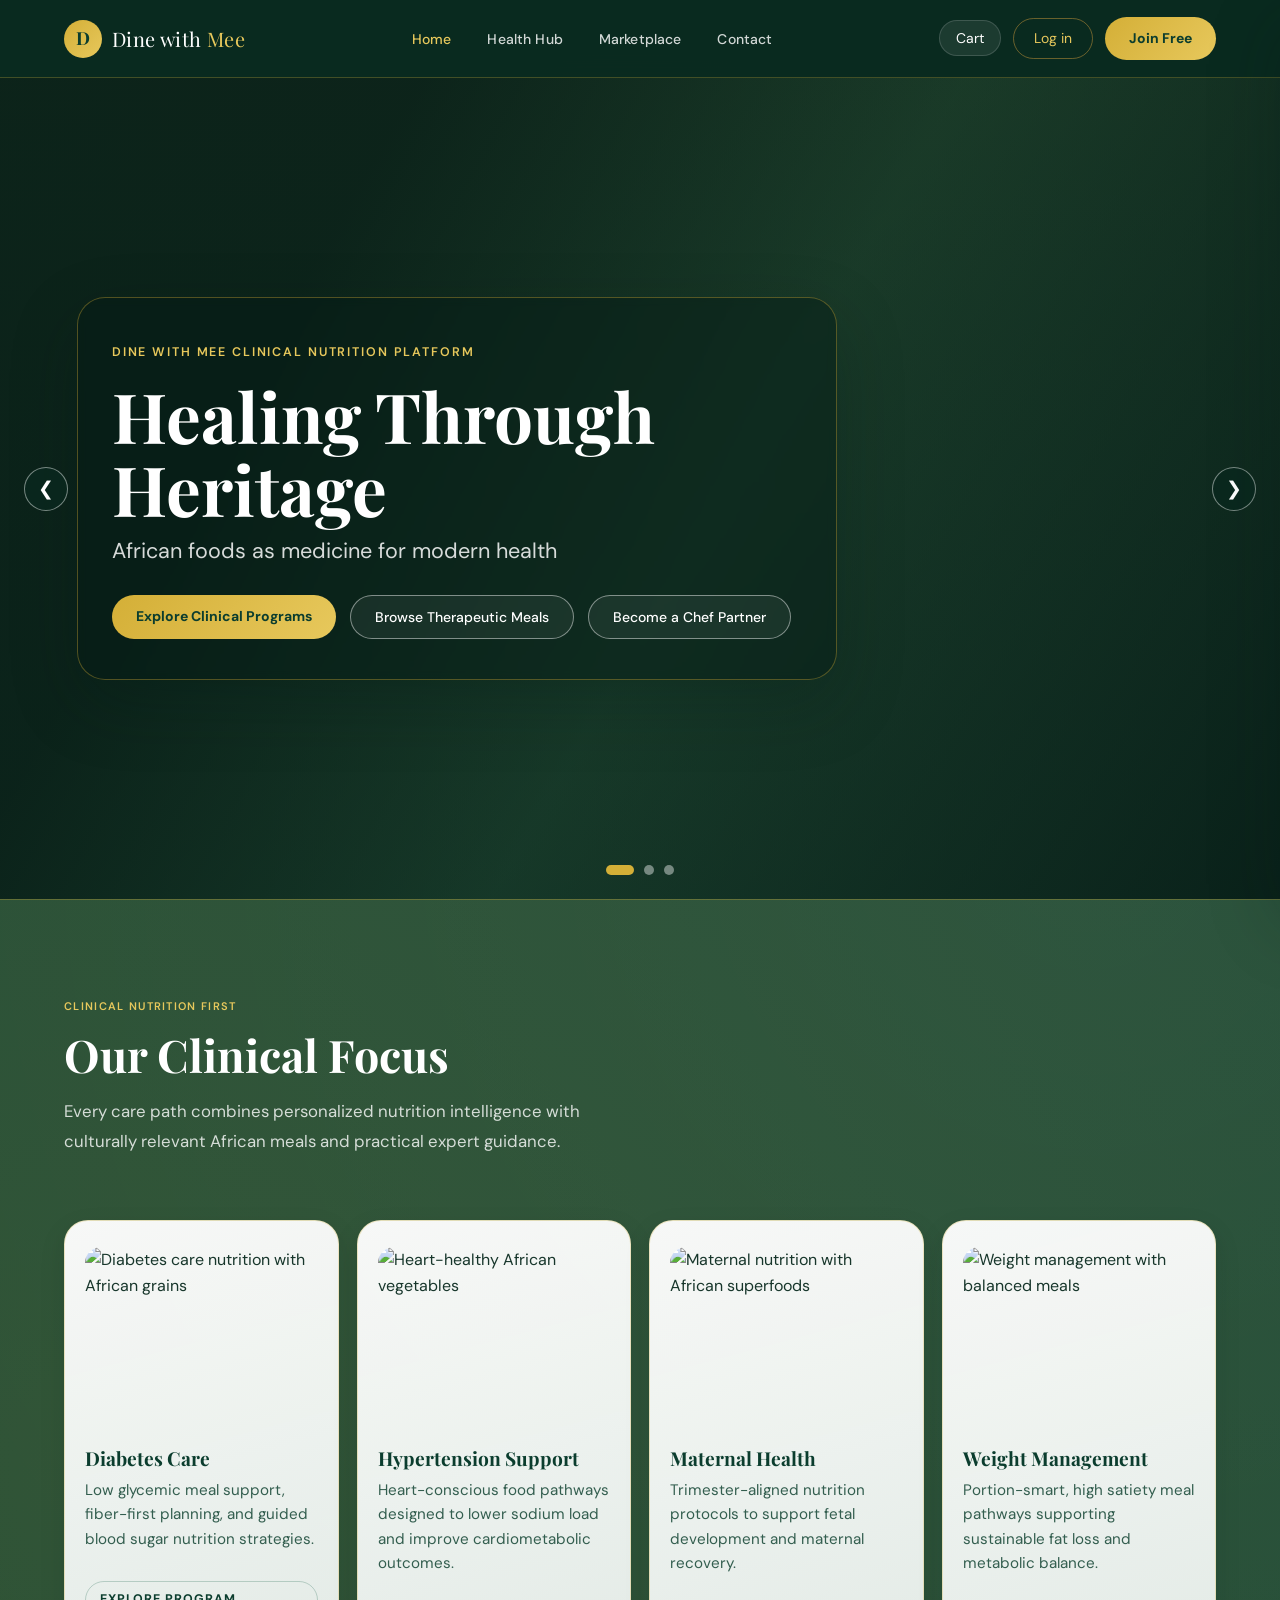
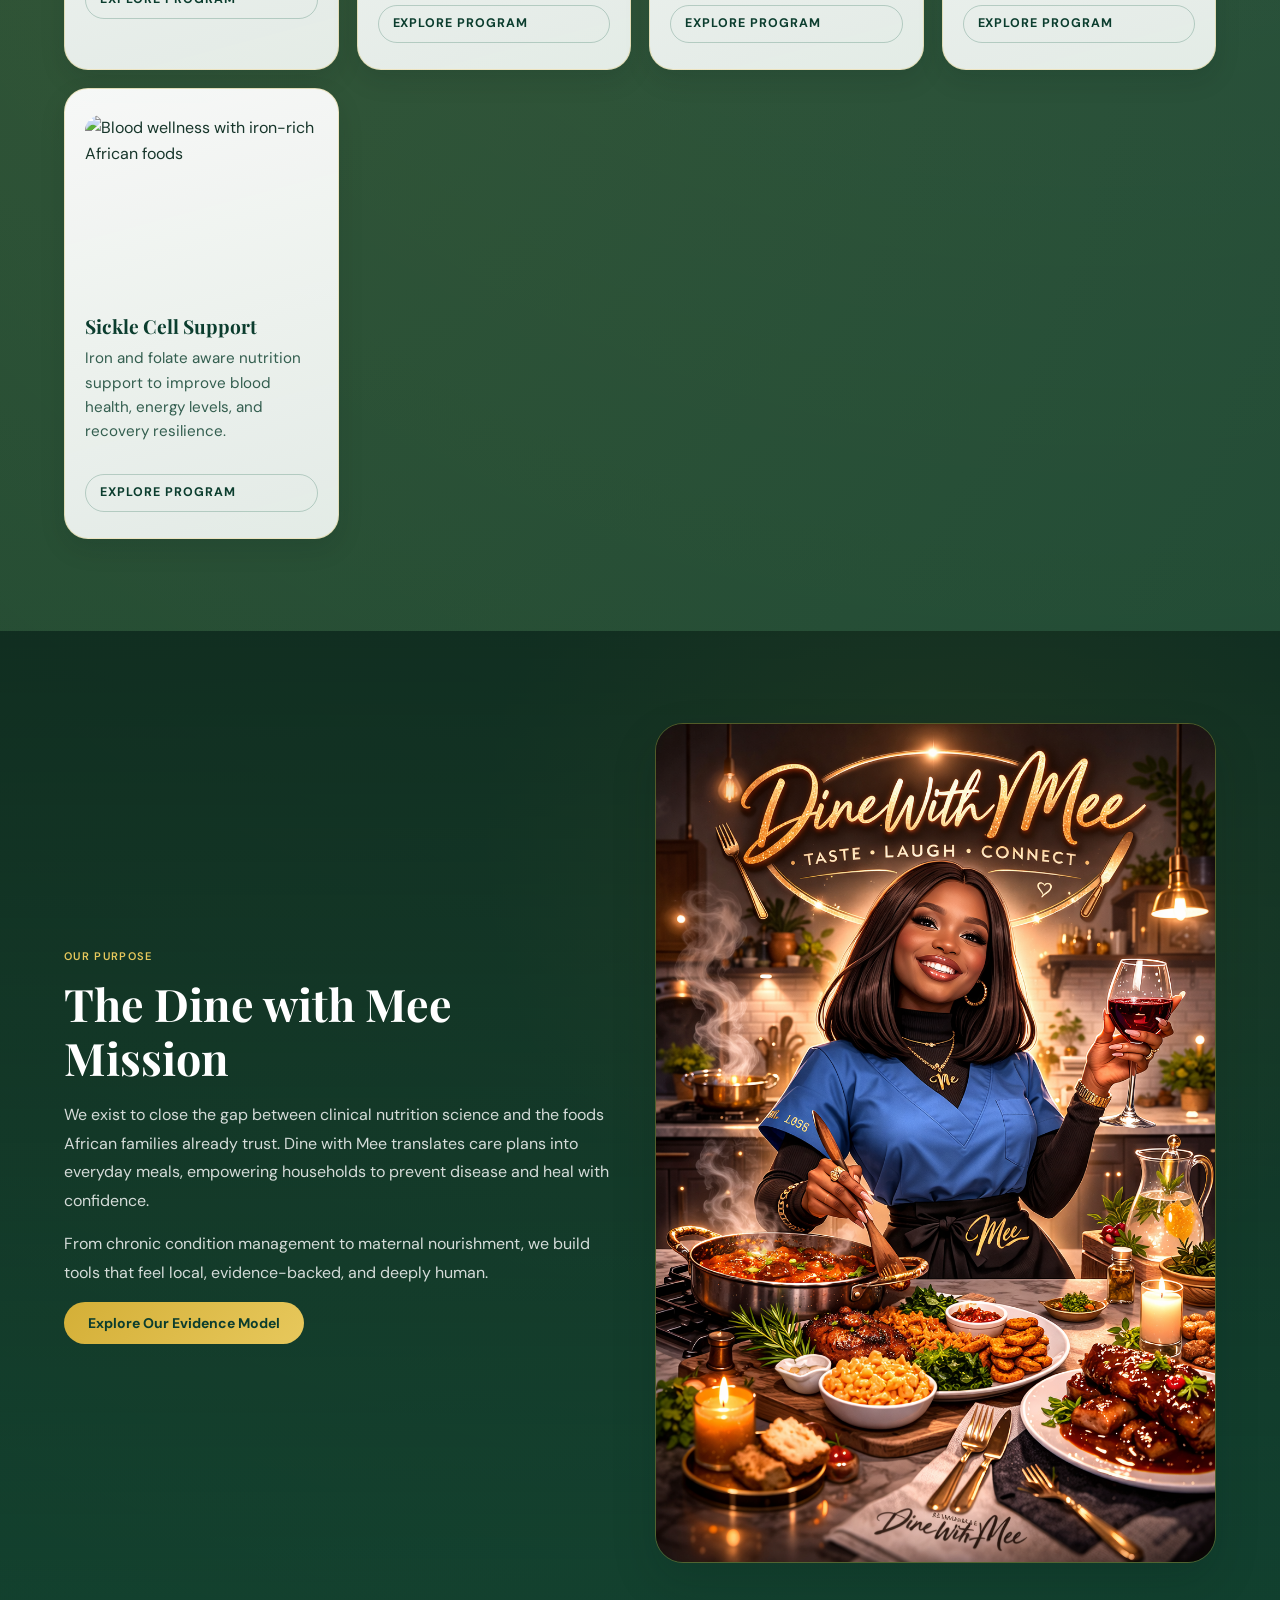
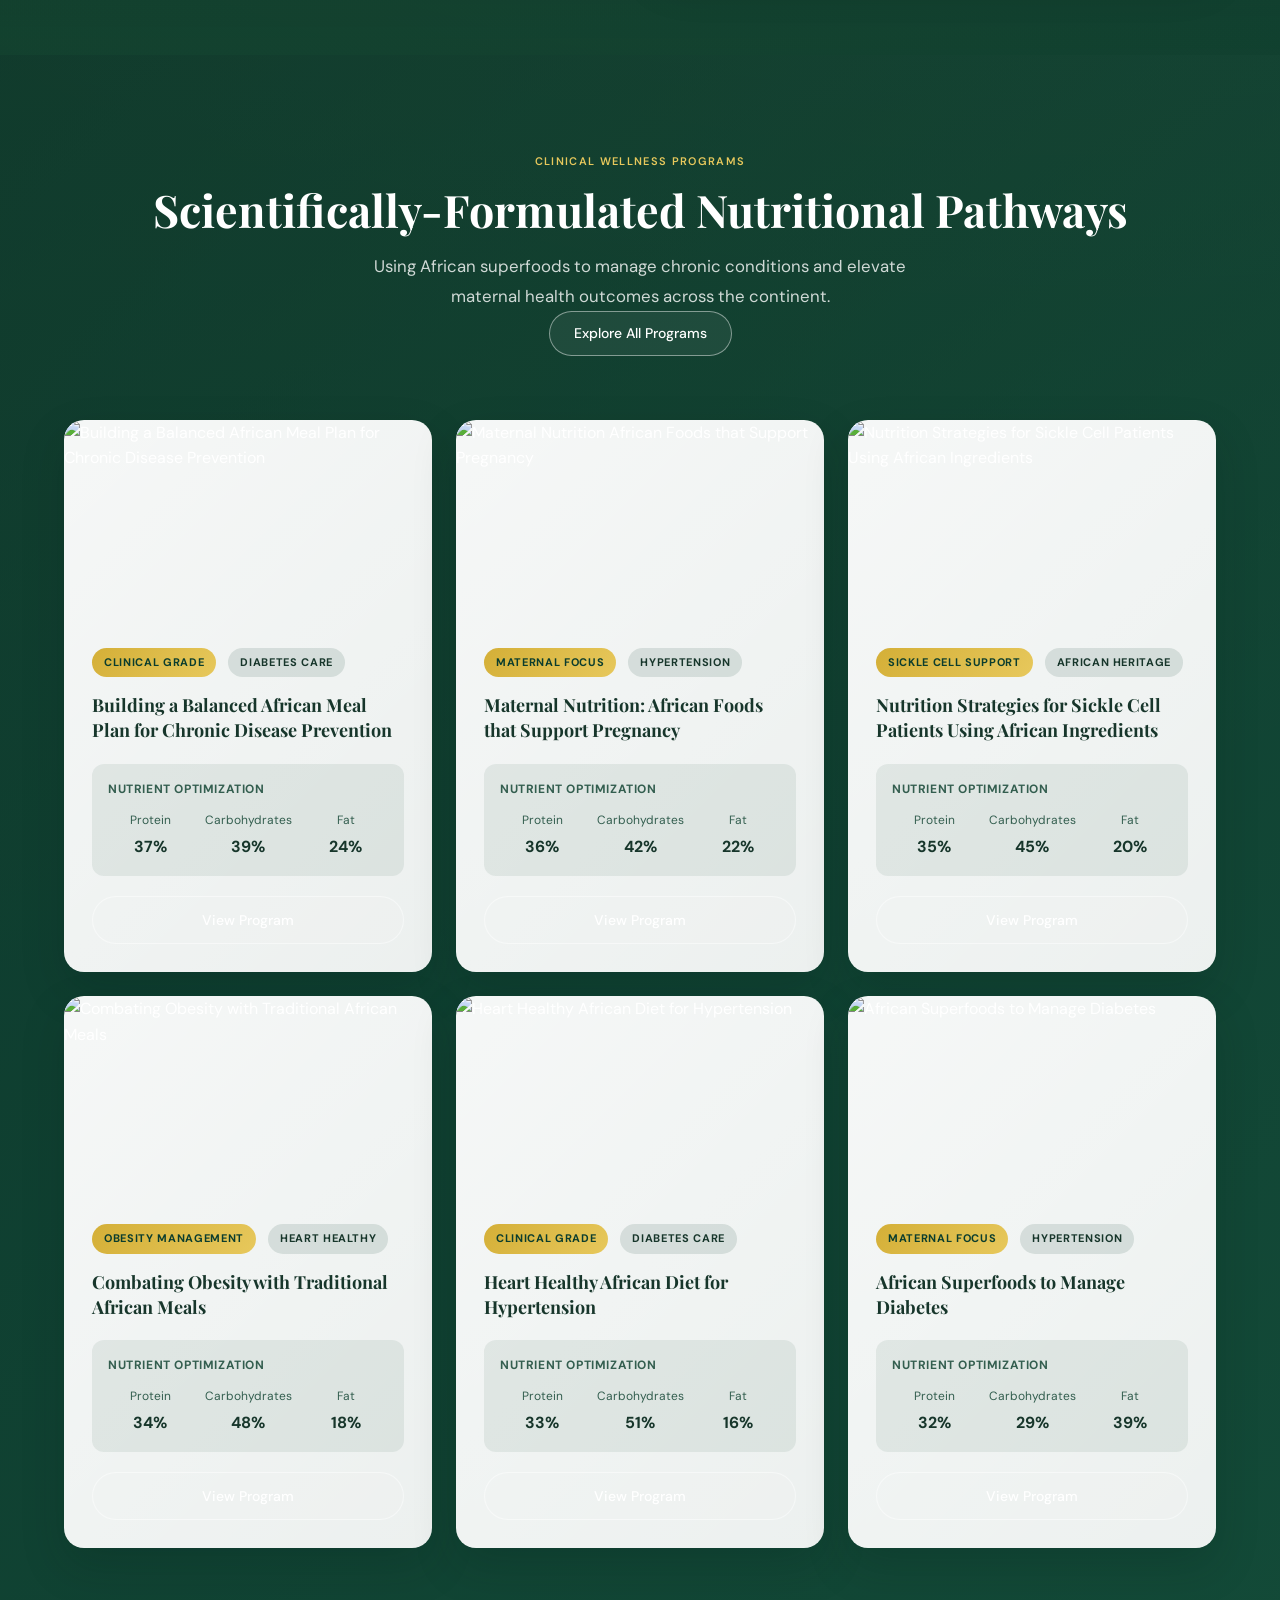
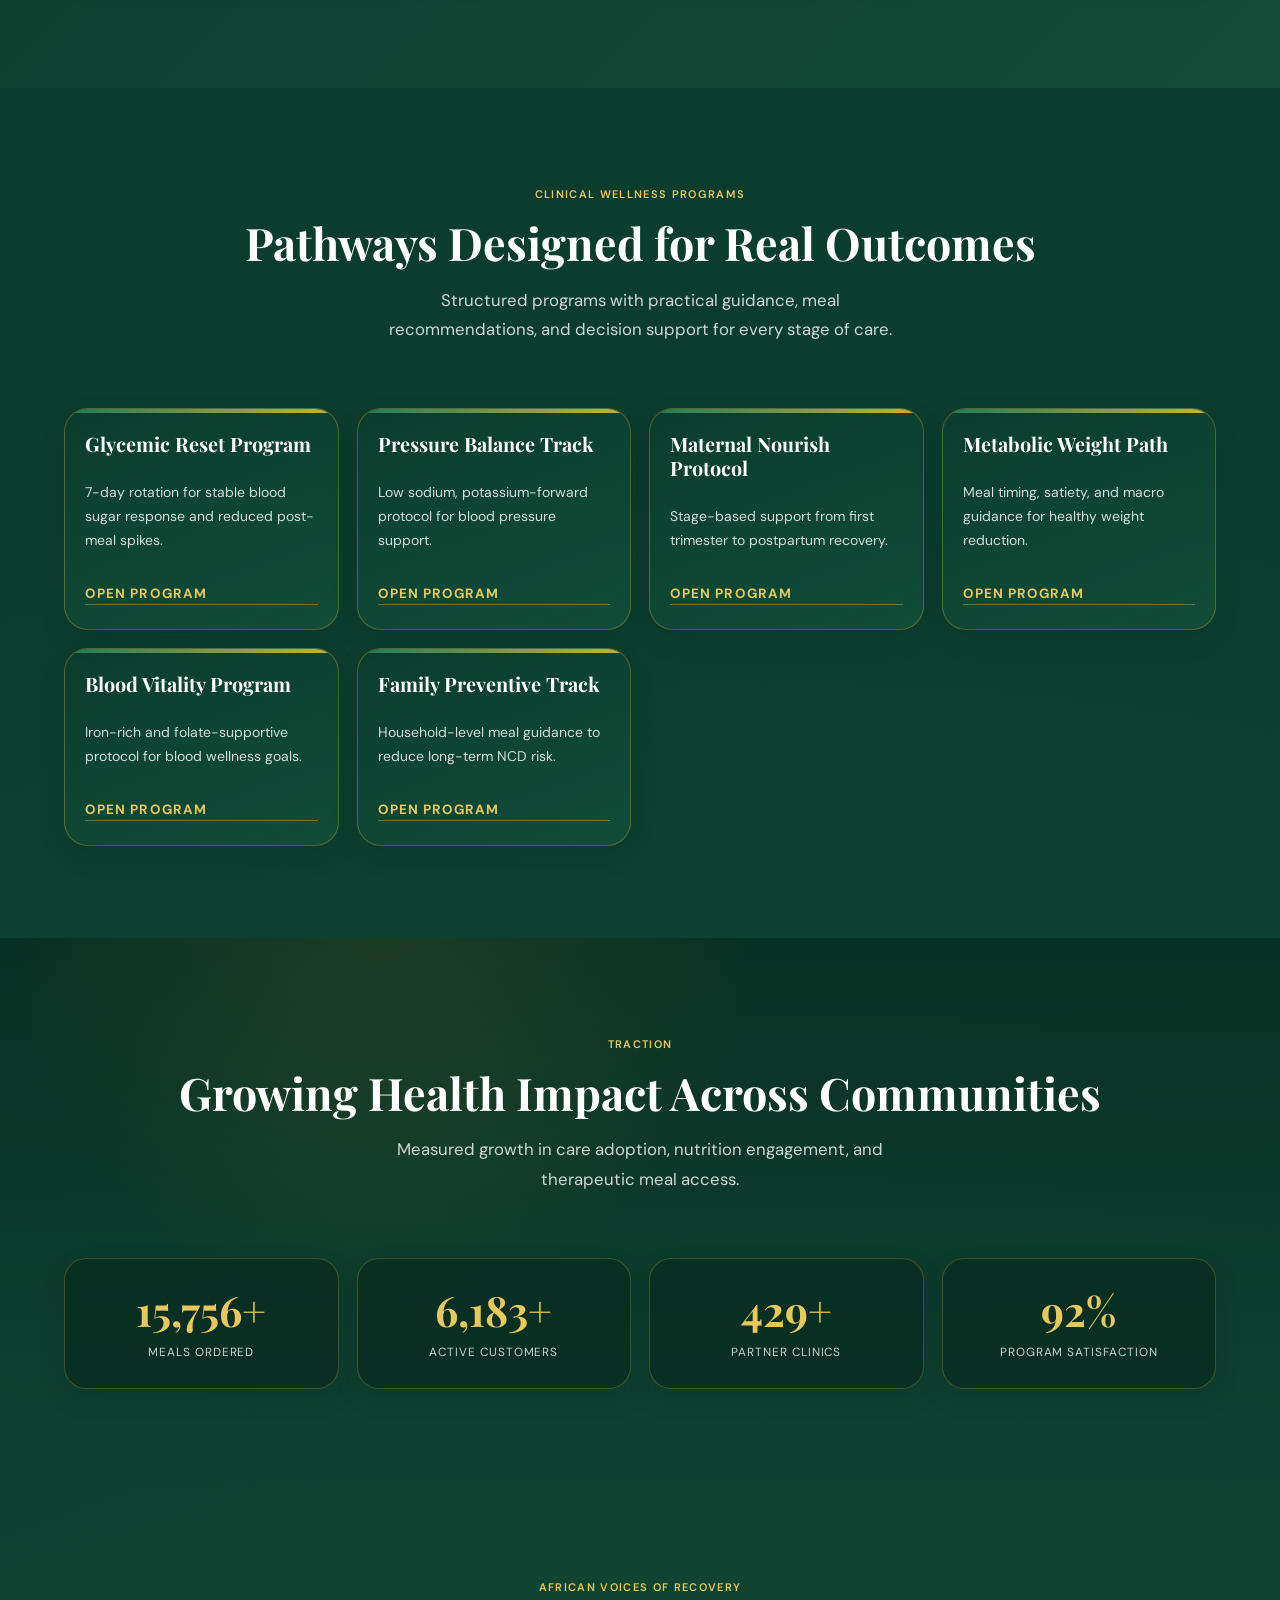
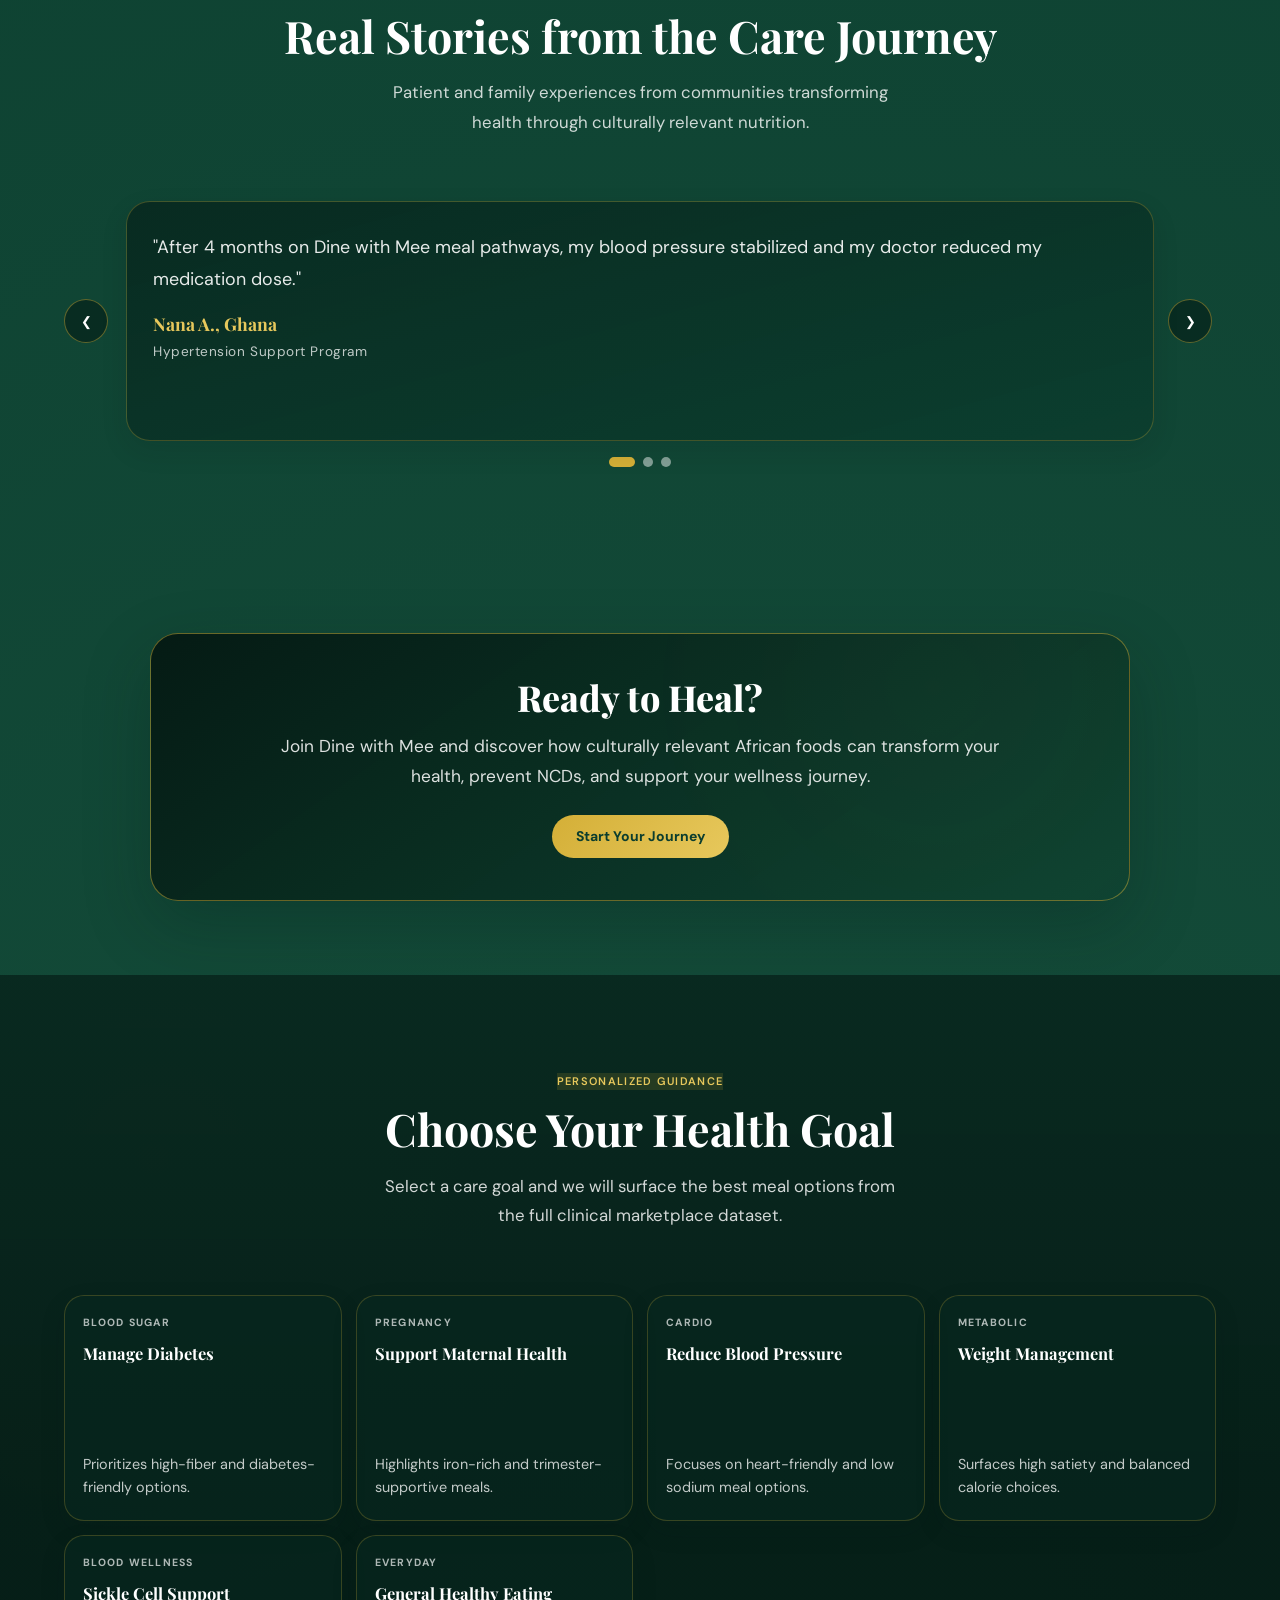
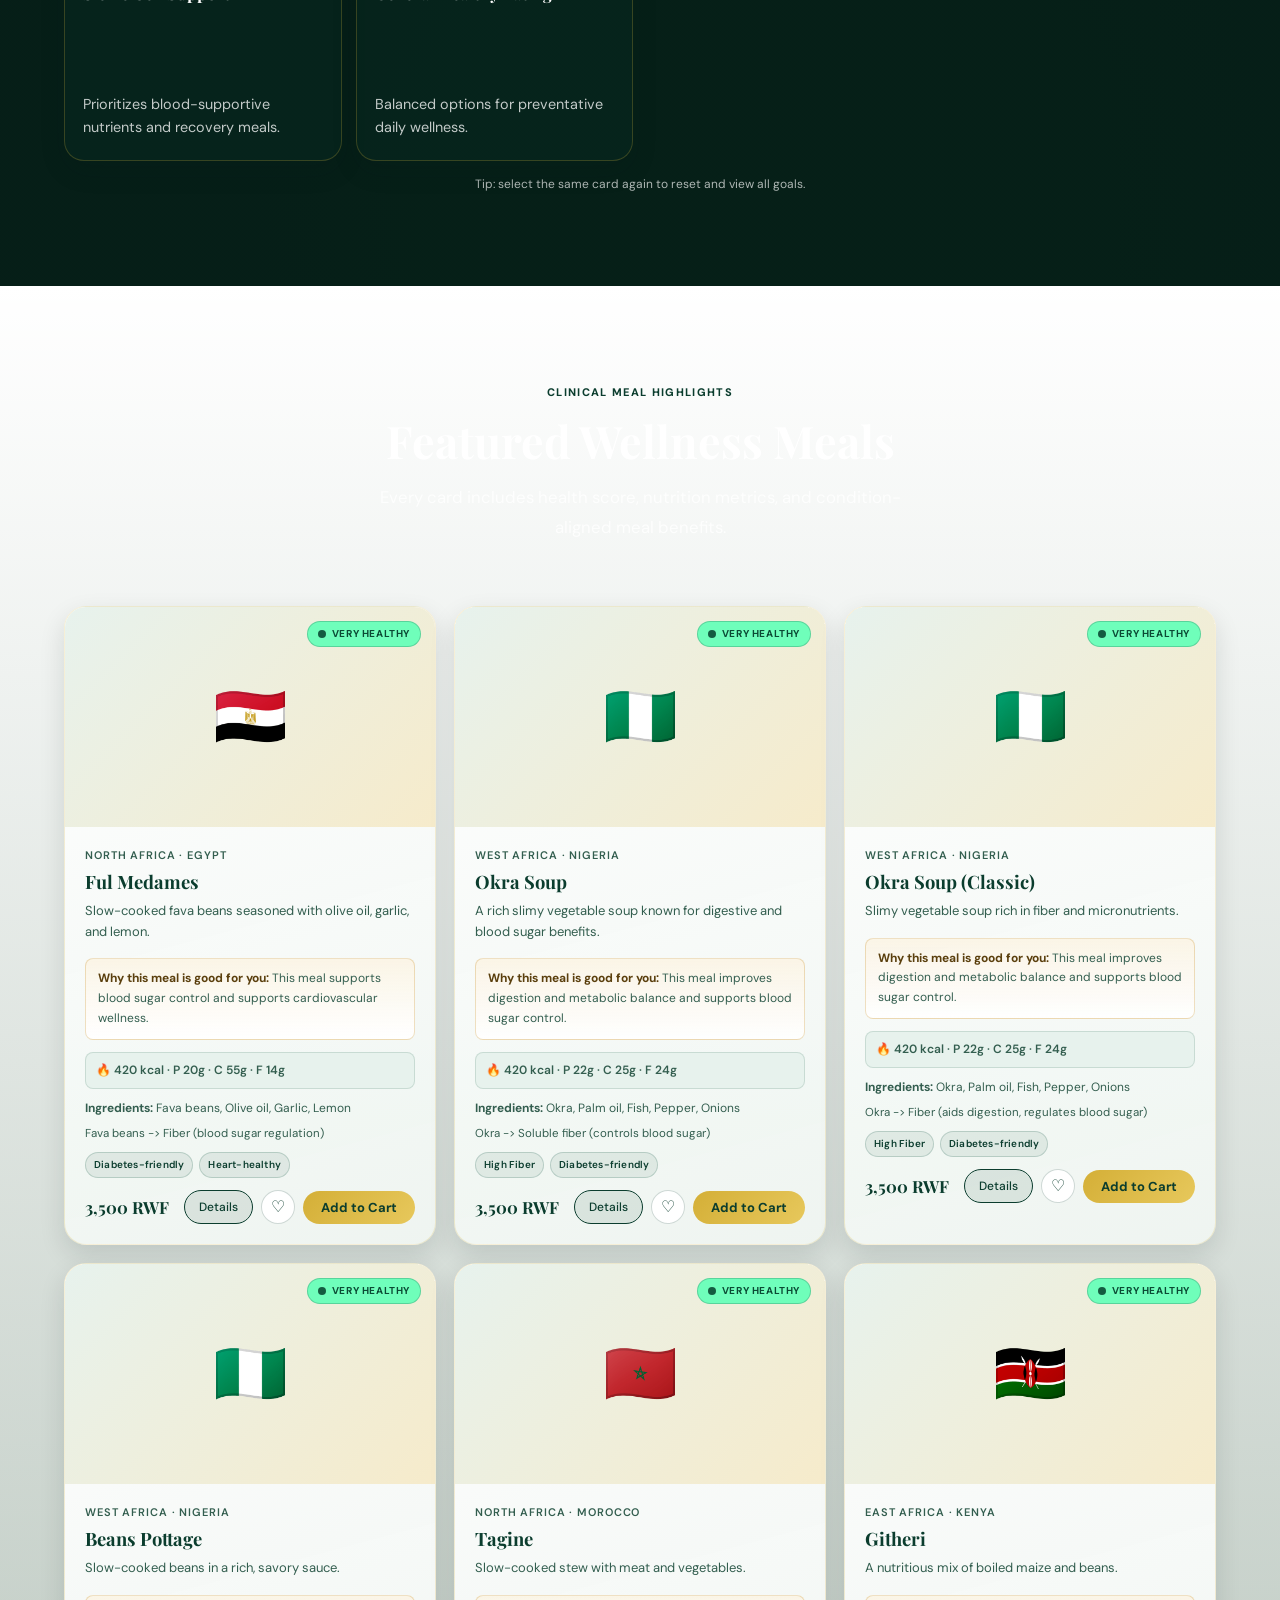
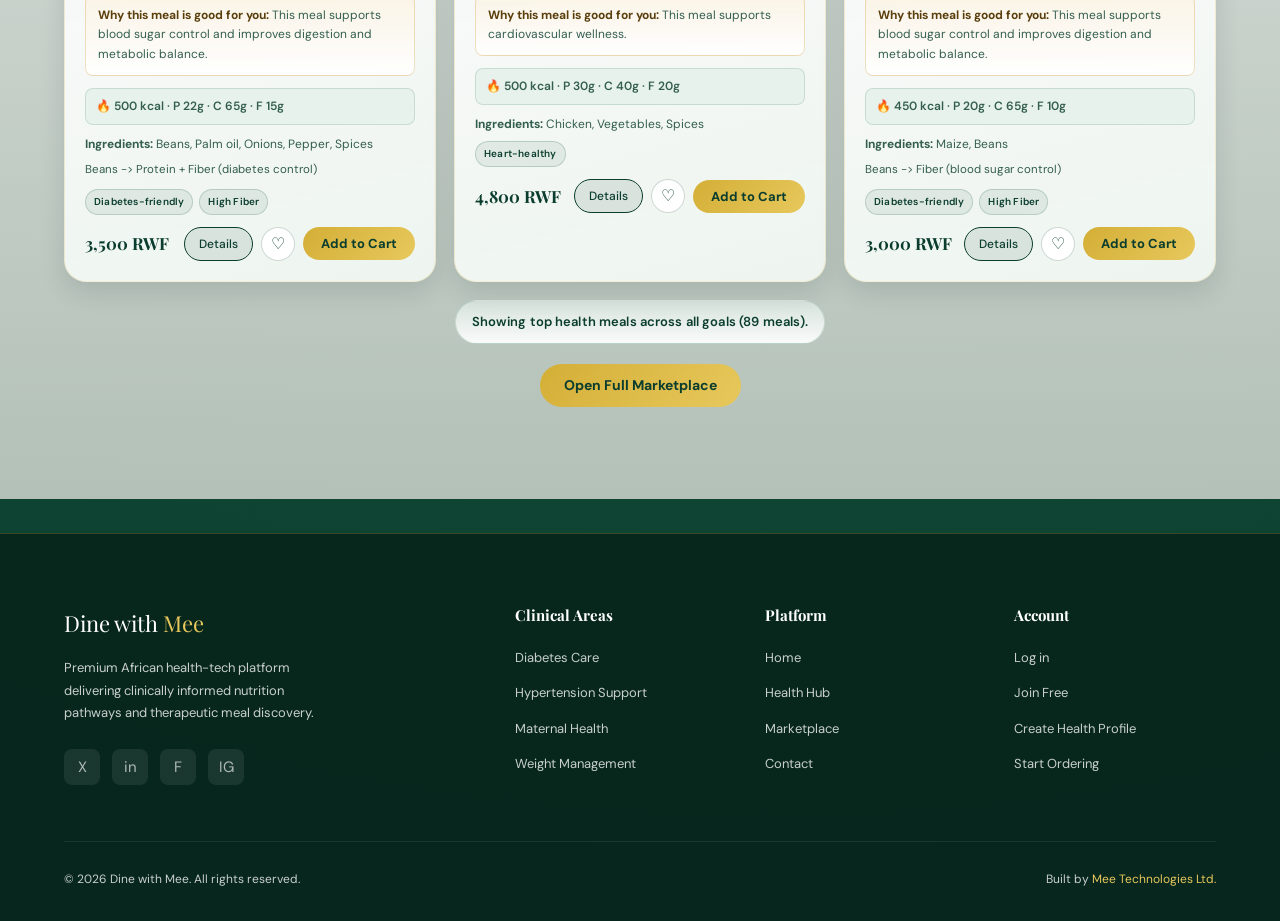
==== index.html @ 8e5e98ac "Frontend and Backend" ====
<!DOCTYPE html>
<html lang="en">
<head>
  <meta charset="UTF-8" />
  <meta name="viewport" content="width=device-width, initial-scale=1.0" />
  <title>Dine with Mee | Premium African Health-Tech Nutrition Platform</title>
  <meta name="description" content="Dine with Mee combines clinical nutrition care and culturally relevant African meals for diabetes, hypertension, maternal health, and long-term wellness." />
  <link rel="stylesheet" href="styles.css" />
</head>
<body>

<nav class="navbar">
  <a href="index.html#home" class="nav-logo">
    <div class="logo-mark">D</div>
    <span class="logo-text">Dine with <span>Mee</span></span>
  </a>

  <ul class="nav-links" id="nav-links">
    <li><a href="index.html#home" class="active">Home</a></li>
    <li><a href="health.html">Health Hub</a></li>
    <li><a href="marketplace.html">Marketplace</a></li>
    <li><a href="contact.html">Contact</a></li>
  </ul>

  <div class="nav-actions">
    <button class="btn-cart" id="cart-btn" type="button">
      Cart
      <span class="cart-count" id="cart-count-nav" style="display:none">0</span>
    </button>
    <a href="login.html" class="btn-login">Log in</a>
    <a href="signup.html" class="btn-primary">Join Free</a>
    <button class="hamburger" id="hamburger" type="button" aria-label="Open menu">
      <span></span><span></span><span></span>
    </button>
  </div>
</nav>

<section class="hero-slider" id="home" aria-label="Hero slides">
  <div class="hero-slide active" style="background-image: url('https://images.unsplash.com/photo-1512621776951-a57141f2eefd?auto=format&fit=crop&w=1800&q=80');">
    <div class="hero-overlay"></div>
    <div class="hero-content-wrap">
      <span class="hero-kicker">Dine with Mee Clinical Nutrition Platform</span>
      <h1>Healing Through Heritage</h1>
      <p>African foods as medicine for modern health</p>
      <div class="hero-cta-row">
        <a href="#clinical-focus" class="btn-primary">Explore Clinical Programs</a>
        <a href="marketplace.html" class="btn-secondary">Browse Therapeutic Meals</a>
        <a href="chef-partner.html" class="btn-secondary">Become a Chef Partner</a>
      </div>
    </div>
  </div>

  <div class="hero-slide" style="background-image: url('https://images.unsplash.com/photo-1498837167922-ddd27525d352?auto=format&fit=crop&w=1800&q=80');">
    <div class="hero-overlay"></div>
    <div class="hero-content-wrap">
      <span class="hero-kicker">Preventive Care Through Nutrition</span>
      <h1>Nature&#39;s Prescription</h1>
      <p>Nutrition-powered prevention for NCDs</p>
      <div class="hero-cta-row">
        <a href="health.html" class="btn-primary">Visit Health Hub</a>
        <a href="health.html#nutrition-research" class="btn-secondary">Read Nutrition Research</a>
      </div>
    </div>
  </div>

  <div class="hero-slide" style="background-image: url('https://images.unsplash.com/photo-1466637574441-749b8f19452f?auto=format&fit=crop&w=1800&q=80');">
    <div class="hero-overlay"></div>
    <div class="hero-content-wrap">
      <span class="hero-kicker">Future-Ready Family Wellness</span>
      <h1>Generational Wellness</h1>
      <p>Building healthier African futures through food</p>
      <div class="hero-cta-row">
        <a href="health.html#maternal-care-pathway" class="btn-primary">Maternal Wellness Pathways</a>
        <a href="#ready-to-heal" class="btn-secondary">Start Your Journey</a>
      </div>
    </div>
  </div>

  <button class="hero-control prev" type="button" data-hero-prev aria-label="Previous slide">&#10094;</button>
  <button class="hero-control next" type="button" data-hero-next aria-label="Next slide">&#10095;</button>

  <div class="hero-dots" role="tablist" aria-label="Hero slide controls">
    <button class="hero-dot active" type="button" data-hero-dot="0" aria-label="Slide 1"></button>
    <button class="hero-dot" type="button" data-hero-dot="1" aria-label="Slide 2"></button>
    <button class="hero-dot" type="button" data-hero-dot="2" aria-label="Slide 3"></button>
  </div>
</section>

<section class="section clinical-focus-section" id="clinical-focus">
  <div class="section-header text-left">
    <span class="section-tag">Clinical Nutrition First</span>
    <h2>Our Clinical Focus</h2>
    <p>Every care path combines personalized nutrition intelligence with culturally relevant African meals and practical expert guidance.</p>
  </div>

  <div class="clinical-focus-grid">
    <article class="clinical-card health-card">
      <img src="https://www.azpcps.com/wp-content/uploads/2024/01/Diet-for-Diabetes-Management.jpg" alt="Diabetes care nutrition with African grains" loading="lazy" class="clinical-card-image" />
      <h3>Diabetes Care</h3>
      <p>Low glycemic meal support, fiber-first planning, and guided blood sugar nutrition strategies.</p>
      <a href="health.html#diabetes" class="clinical-link">Explore Program</a>
    </article>

    <article class="clinical-card health-card">
      <img src="https://images.unsplash.com/photo-1512621776951-a57141f2eefd?auto=format&fit=crop&w=600&h=300&q=80" alt="Heart-healthy African vegetables" loading="lazy" class="clinical-card-image" />
      <h3>Hypertension Support</h3>
      <p>Heart-conscious food pathways designed to lower sodium load and improve cardiometabolic outcomes.</p>
      <a href="health.html#hypertension" class="clinical-link">Explore Program</a>
    </article>

    <article class="clinical-card health-card">
      <img src="https://images.unsplash.com/photo-1547592180-85f173990554?auto=format&fit=crop&w=600&h=300&q=80" alt="Maternal nutrition with African superfoods" loading="lazy" class="clinical-card-image" />
      <h3>Maternal Health</h3>
      <p>Trimester-aligned nutrition protocols to support fetal development and maternal recovery.</p>
      <a href="health.html#maternal-care-pathway" class="clinical-link">Explore Program</a>
    </article>

    <article class="clinical-card health-card">
      <img src="https://www.heart.org/-/media/AHA/H4GM/Article-Images/Lose-Weight-and-Keep-It-Off.jpg?sc_lang=en" alt="Weight management with balanced meals" loading="lazy" class="clinical-card-image" />
      <h3>Weight Management</h3>
      <p>Portion-smart, high satiety meal pathways supporting sustainable fat loss and metabolic balance.</p>
      <a href="health.html#obesity" class="clinical-link">Explore Program</a>
    </article>

    <article class="clinical-card health-card">
      <img src="https://images.unsplash.com/photo-1498837167922-ddd27525d352?auto=format&fit=crop&w=600&h=300&q=80" alt="Blood wellness with iron-rich African foods" loading="lazy" class="clinical-card-image" />
      <h3>Sickle Cell Support</h3>
      <p>Iron and folate aware nutrition support to improve blood health, energy levels, and recovery resilience.</p>
      <a href="health.html#sickle-cell" class="clinical-link">Explore Program</a>
    </article>
  </div>
</section>

<section class="section purpose-section" id="our-purpose">
  <div class="purpose-layout">
    <div class="purpose-copy">
      <span class="section-tag">Our Purpose</span>
      <h2>The Dine with Mee Mission</h2>
      <p>We exist to close the gap between clinical nutrition science and the foods African families already trust. Dine with Mee translates care plans into everyday meals, empowering households to prevent disease and heal with confidence.</p>
      <p>From chronic condition management to maternal nourishment, we build tools that feel local, evidence-backed, and deeply human.</p>
      <a href="health.html#nutrition-research" class="btn-primary">Explore Our Evidence Model</a>
    </div>
    <div class="purpose-media">
      <img src="images/Cooking%20with%20confidence%20and%20style.png" alt="Cooking with confidence and style" loading="lazy" />
    </div>
  </div>
</section>

<section class="section clinical-wellness-programs" id="clinical-wellness">
  <div class="section-header">
    <span class="section-tag">Clinical Wellness Programs</span>
    <h2>Scientifically-Formulated Nutritional Pathways</h2>
    <p>Using African superfoods to manage chronic conditions and elevate maternal health outcomes across the continent.</p>    <a href="#clinical-programs" class="btn-secondary">Explore All Programs</a>  </div>

  <div class="wellness-programs-grid">
    <article class="wellness-program-card">
      <img src="https://rehab2perform.com/wp-content/uploads/2023/04/My-project-1-19-1024x641.jpg" alt="Building a Balanced African Meal Plan for Chronic Disease Prevention" loading="lazy" class="program-card-image" />
      <div class="program-card-content">
        <div class="program-tags">
          <span class="program-tag-primary">CLINICAL GRADE</span>
          <span class="program-tag-secondary">DIABETES CARE</span>
        </div>
        <h3>Building a Balanced African Meal Plan for Chronic Disease Prevention</h3>
        <div class="nutrition-breakdown">
          <span class="nutrition-label">NUTRIENT OPTIMIZATION</span>
          <div class="nutrition-percentages">
            <div class="nutrient-item">
              <span>Protein</span>
              <strong>37%</strong>
            </div>
            <div class="nutrient-item">
              <span>Carbohydrates</span>
              <strong>39%</strong>
            </div>
            <div class="nutrient-item">
              <span>Fat</span>
              <strong>24%</strong>
            </div>
          </div>
        </div>
        <a href="health.html#diabetes" class="btn-secondary">View Program</a>
      </div>
    </article>

    <article class="wellness-program-card">
      <img src="https://www.merrionultrasound.ie/wp-content/uploads/2024/01/pregnancy-nutrition-1024x585.jpg" alt="Maternal Nutrition African Foods that Support Pregnancy" loading="lazy" class="program-card-image" />
      <div class="program-card-content">
        <div class="program-tags">
          <span class="program-tag-primary">MATERNAL FOCUS</span>
          <span class="program-tag-secondary">HYPERTENSION</span>
        </div>
        <h3>Maternal Nutrition: African Foods that Support Pregnancy</h3>
        <div class="nutrition-breakdown">
          <span class="nutrition-label">NUTRIENT OPTIMIZATION</span>
          <div class="nutrition-percentages">
            <div class="nutrient-item">
              <span>Protein</span>
              <strong>36%</strong>
            </div>
            <div class="nutrient-item">
              <span>Carbohydrates</span>
              <strong>42%</strong>
            </div>
            <div class="nutrient-item">
              <span>Fat</span>
              <strong>22%</strong>
            </div>
          </div>
        </div>
        <a href="health.html#maternal-care-pathway" class="btn-secondary">View Program</a>
      </div>
    </article>

    <article class="wellness-program-card">
      <img src="https://imgk.timesnownews.com/story/balanced-diet-for-sickle-cell-disease.gif?tr=w-400,h-300,fo-auto" alt="Nutrition Strategies for Sickle Cell Patients Using African Ingredients" loading="lazy" class="program-card-image" />
      <div class="program-card-content">
        <div class="program-tags">
          <span class="program-tag-primary">SICKLE CELL SUPPORT</span>
          <span class="program-tag-secondary">AFRICAN HERITAGE</span>
        </div>
        <h3>Nutrition Strategies for Sickle Cell Patients Using African Ingredients</h3>
        <div class="nutrition-breakdown">
          <span class="nutrition-label">NUTRIENT OPTIMIZATION</span>
          <div class="nutrition-percentages">
            <div class="nutrient-item">
              <span>Protein</span>
              <strong>35%</strong>
            </div>
            <div class="nutrient-item">
              <span>Carbohydrates</span>
              <strong>45%</strong>
            </div>
            <div class="nutrient-item">
              <span>Fat</span>
              <strong>20%</strong>
            </div>
          </div>
        </div>
        <a href="health.html#sickle-cell" class="btn-secondary">View Program</a>
      </div>
    </article>

    <article class="wellness-program-card">
      <img src="https://healthviewpoints.com/wp-content/uploads/2025/10/image.webp" alt="Combating Obesity with Traditional African Meals" loading="lazy" class="program-card-image" />
      <div class="program-card-content">
        <div class="program-tags">
          <span class="program-tag-primary">OBESITY MANAGEMENT</span>
          <span class="program-tag-secondary">HEART HEALTHY</span>
        </div>
        <h3>Combating Obesity with Traditional African Meals</h3>
        <div class="nutrition-breakdown">
          <span class="nutrition-label">NUTRIENT OPTIMIZATION</span>
          <div class="nutrition-percentages">
            <div class="nutrient-item">
              <span>Protein</span>
              <strong>34%</strong>
            </div>
            <div class="nutrient-item">
              <span>Carbohydrates</span>
              <strong>48%</strong>
            </div>
            <div class="nutrient-item">
              <span>Fat</span>
              <strong>18%</strong>
            </div>
          </div>
        </div>
        <a href="health.html#obesity" class="btn-secondary">View Program</a>
      </div>
    </article>

    <article class="wellness-program-card">
      <img src="https://patientinfo.medicobridge.com/wp-content/uploads/2025/04/well-balanced-diet-and-blood-pressure-control-for-heart-care.webp" alt="Heart Healthy African Diet for Hypertension" loading="lazy" class="program-card-image" />
      <div class="program-card-content">
        <div class="program-tags">
          <span class="program-tag-primary">CLINICAL GRADE</span>
          <span class="program-tag-secondary">DIABETES CARE</span>
        </div>
        <h3>Heart Healthy African Diet for Hypertension</h3>
        <div class="nutrition-breakdown">
          <span class="nutrition-label">NUTRIENT OPTIMIZATION</span>
          <div class="nutrition-percentages">
            <div class="nutrient-item">
              <span>Protein</span>
              <strong>33%</strong>
            </div>
            <div class="nutrient-item">
              <span>Carbohydrates</span>
              <strong>51%</strong>
            </div>
            <div class="nutrient-item">
              <span>Fat</span>
              <strong>16%</strong>
            </div>
          </div>
        </div>
        <a href="health.html#hypertension" class="btn-secondary">View Program</a>
      </div>
    </article>

    <article class="wellness-program-card">
      <img src="https://www.hjhospitals.org/blogimage/BkK0PFISL40xjrSr46TQuCmhiMvolTTCuMrDnLiP.jpeg" alt="African Superfoods to Manage Diabetes" loading="lazy" class="program-card-image" />
      <div class="program-card-content">
        <div class="program-tags">
          <span class="program-tag-primary">MATERNAL FOCUS</span>
          <span class="program-tag-secondary">HYPERTENSION</span>
        </div>
        <h3>African Superfoods to Manage Diabetes</h3>
        <div class="nutrition-breakdown">
          <span class="nutrition-label">NUTRIENT OPTIMIZATION</span>
          <div class="nutrition-percentages">
            <div class="nutrient-item">
              <span>Protein</span>
              <strong>32%</strong>
            </div>
            <div class="nutrient-item">
              <span>Carbohydrates</span>
              <strong>29%</strong>
            </div>
            <div class="nutrient-item">
              <span>Fat</span>
              <strong>39%</strong>
            </div>
          </div>
        </div>
        <a href="health.html#diabetes" class="btn-secondary">View Program</a>
      </div>
    </article>
  </div>

</section>

<section class="section programs-section" id="clinical-programs">
  <div class="section-header">
    <span class="section-tag">Clinical Wellness Programs</span>
    <h2>Pathways Designed for Real Outcomes</h2>
    <p>Structured programs with practical guidance, meal recommendations, and decision support for every stage of care.</p>
  </div>

  <div class="program-grid">
    <article class="program-card plan-card">
      <h3>Glycemic Reset Program</h3>
      <p>7-day rotation for stable blood sugar response and reduced post-meal spikes.</p>
      <a href="health.html#diabetes">Open Program</a>
    </article>

    <article class="program-card plan-card">
      <h3>Pressure Balance Track</h3>
      <p>Low sodium, potassium-forward protocol for blood pressure support.</p>
      <a href="health.html#hypertension">Open Program</a>
    </article>

    <article class="program-card plan-card">
      <h3>Maternal Nourish Protocol</h3>
      <p>Stage-based support from first trimester to postpartum recovery.</p>
      <a href="health.html#maternal-care-pathway">Open Program</a>
    </article>

    <article class="program-card plan-card">
      <h3>Metabolic Weight Path</h3>
      <p>Meal timing, satiety, and macro guidance for healthy weight reduction.</p>
      <a href="health.html#obesity">Open Program</a>
    </article>

    <article class="program-card plan-card">
      <h3>Blood Vitality Program</h3>
      <p>Iron-rich and folate-supportive protocol for blood wellness goals.</p>
      <a href="health.html#sickle-cell">Open Program</a>
    </article>

    <article class="program-card plan-card">
      <h3>Family Preventive Track</h3>
      <p>Household-level meal guidance to reduce long-term NCD risk.</p>
      <a href="marketplace.html">Open Program</a>
    </article>
  </div>
</section>

<section class="section traction-section" id="traction">
  <div class="section-header">
    <span class="section-tag">Traction</span>
    <h2>Growing Health Impact Across Communities</h2>
    <p>Measured growth in care adoption, nutrition engagement, and therapeutic meal access.</p>
  </div>

  <div class="traction-grid">
    <article class="traction-card">
      <h3><span class="counter-value" data-counter-target="15800">0</span>+</h3>
      <p>Meals Ordered</p>
    </article>
    <article class="traction-card">
      <h3><span class="counter-value" data-counter-target="6200">0</span>+</h3>
      <p>Active Customers</p>
    </article>
    <article class="traction-card">
      <h3><span class="counter-value" data-counter-target="430">0</span>+</h3>
      <p>Partner Clinics</p>
    </article>
    <article class="traction-card">
      <h3><span class="counter-value" data-counter-target="92">0</span>%</h3>
      <p>Program Satisfaction</p>
    </article>
  </div>
</section>

<section class="section recovery-section" id="recovery-voices">
  <div class="section-header">
    <span class="section-tag">African Voices of Recovery</span>
    <h2>Real Stories from the Care Journey</h2>
    <p>Patient and family experiences from communities transforming health through culturally relevant nutrition.</p>
  </div>

  <div class="recovery-carousel" data-recovery-carousel>
    <button class="recovery-control prev" type="button" data-recovery-prev aria-label="Previous testimonial">&#10094;</button>

    <div class="recovery-track">
      <article class="recovery-slide active">
        <p class="recovery-quote">"After 4 months on Dine with Mee meal pathways, my blood pressure stabilized and my doctor reduced my medication dose."</p>
        <h4>Nana A., Ghana</h4>
        <span>Hypertension Support Program</span>
      </article>

      <article class="recovery-slide">
        <p class="recovery-quote">"My gestational nutrition plan helped me stay energized throughout pregnancy, and postpartum recovery felt smoother than my last birth."</p>
        <h4>Esther M., Kenya</h4>
        <span>Maternal Nourish Protocol</span>
      </article>

      <article class="recovery-slide">
        <p class="recovery-quote">"I finally found diabetes-friendly meals that still taste like home. Tracking meals became easy and sustainable for my family."</p>
        <h4>Kunle O., Nigeria</h4>
        <span>Glycemic Reset Program</span>
      </article>
    </div>

    <button class="recovery-control next" type="button" data-recovery-next aria-label="Next testimonial">&#10095;</button>
  </div>

  <div class="recovery-dots" role="tablist" aria-label="Recovery testimonials">
    <button class="recovery-dot active" type="button" data-recovery-dot="0" aria-label="Testimonial 1"></button>
    <button class="recovery-dot" type="button" data-recovery-dot="1" aria-label="Testimonial 2"></button>
    <button class="recovery-dot" type="button" data-recovery-dot="2" aria-label="Testimonial 3"></button>
  </div>
</section>

<section class="section ready-cta" id="ready-to-heal">
  <div class="ready-cta-box">
    <h2>Ready to Heal?</h2>
    <p>Join Dine with Mee and discover how culturally relevant African foods can transform your health, prevent NCDs, and support your wellness journey.</p>
    <a href="signup.html" class="btn-primary">Start Your Journey</a>
  </div>
</section>

<section class="section health-goals-section" id="health-goals">
  <div class="section-header">
    <span class="section-tag">Personalized Guidance</span>
    <h2>Choose Your Health Goal</h2>
    <p>Select a care goal and we will surface the best meal options from the full clinical marketplace dataset.</p>
  </div>

  <div class="goal-grid" id="goal-selector">
    <button class="goal-card" data-goal="diabetes" type="button">
      <span class="goal-kicker">Blood Sugar</span>
      <h4>Manage Diabetes</h4>
      <p>Prioritizes high-fiber and diabetes-friendly options.</p>
    </button>

    <button class="goal-card" data-goal="maternal" type="button">
      <span class="goal-kicker">Pregnancy</span>
      <h4>Support Maternal Health</h4>
      <p>Highlights iron-rich and trimester-supportive meals.</p>
    </button>

    <button class="goal-card" data-goal="hbp" type="button">
      <span class="goal-kicker">Cardio</span>
      <h4>Reduce Blood Pressure</h4>
      <p>Focuses on heart-friendly and low sodium meal options.</p>
    </button>

    <button class="goal-card" data-goal="weight" type="button">
      <span class="goal-kicker">Metabolic</span>
      <h4>Weight Management</h4>
      <p>Surfaces high satiety and balanced calorie choices.</p>
    </button>

    <button class="goal-card" data-goal="sickle" type="button">
      <span class="goal-kicker">Blood Wellness</span>
      <h4>Sickle Cell Support</h4>
      <p>Prioritizes blood-supportive nutrients and recovery meals.</p>
    </button>

    <button class="goal-card" data-goal="general" type="button">
      <span class="goal-kicker">Everyday</span>
      <h4>General Healthy Eating</h4>
      <p>Balanced options for preventative daily wellness.</p>
    </button>
  </div>

  <p class="goal-tip">Tip: select the same card again to reset and view all goals.</p>
</section>

<section class="section featured-health-section" id="featured-health">
  <div class="section-header">
    <span class="section-tag">Clinical Meal Highlights</span>
    <h2>Featured Wellness Meals</h2>
    <p>Every card includes health score, nutrition metrics, and condition-aligned meal benefits.</p>
  </div>

  <div class="meals-grid" id="featured-meals"></div>
  <p class="featured-goal-label" id="featured-goal-label">Showing top health meals across all goals.</p>

  <div class="featured-actions">
    <a href="marketplace.html" class="btn-primary">Open Full Marketplace</a>
  </div>
</section>

<footer>
  <div class="footer-grid">
    <div class="footer-brand">
      <span class="logo-text">Dine with <span>Mee</span></span>
      <p>Premium African health-tech platform delivering clinically informed nutrition pathways and therapeutic meal discovery.</p>
      <div class="social-links">
        <a href="#" aria-label="X">X</a>
        <a href="#" aria-label="LinkedIn">in</a>
        <a href="#" aria-label="Facebook">F</a>
        <a href="#" aria-label="Instagram">IG</a>
      </div>
    </div>

    <div class="footer-col">
      <h5>Clinical Areas</h5>
      <ul>
        <li><a href="health.html#diabetes">Diabetes Care</a></li>
        <li><a href="health.html#hypertension">Hypertension Support</a></li>
        <li><a href="health.html#maternal-care-pathway">Maternal Health</a></li>
        <li><a href="health.html#obesity">Weight Management</a></li>
      </ul>
    </div>

    <div class="footer-col">
      <h5>Platform</h5>
      <ul>
        <li><a href="index.html">Home</a></li>
        <li><a href="health.html">Health Hub</a></li>
        <li><a href="marketplace.html">Marketplace</a></li>
        <li><a href="contact.html">Contact</a></li>
      </ul>
    </div>

    <div class="footer-col">
      <h5>Account</h5>
      <ul>
        <li><a href="login.html">Log in</a></li>
        <li><a href="signup.html">Join Free</a></li>
        <li><a href="signup.html">Create Health Profile</a></li>
        <li><a href="marketplace.html">Start Ordering</a></li>
      </ul>
    </div>
  </div>

  <div class="footer-bottom">
    <span>&copy; 2026 Dine with Mee. All rights reserved.</span>
    <span>Built by <span class="gold">Mee Technologies Ltd.</span></span>
  </div>
</footer>

<div class="cart-overlay" id="cart-overlay"></div>
<div class="cart-sidebar" id="cart-sidebar">
  <div class="cart-header">
    <h3>Your Cart</h3>
    <button class="cart-close" id="cart-close" type="button">X</button>
  </div>
  <div class="cart-items" id="cart-items">
    <div class="cart-empty">
      Your cart is empty.<br />Explore our marketplace!
    </div>
  </div>
  <div class="cart-footer">
    <div class="cart-total">
      <span>Total</span>
      <span class="amount" id="cart-total-amount">0 RWF</span>
    </div>
    <button class="btn-primary btn-full" type="button" onclick="showToast('Checkout loading...')">Checkout</button>
  </div>
</div>

<script src="script.js"></script>
</body>
</html>
---- styles.css ----
/* ============================================
   DINE WITH MEE — Global Styles
   Theme: Dark Green + White + Gold
   ============================================ */

@import url('https://fonts.googleapis.com/css2?family=Playfair+Display:ital,wght@0,400;0,600;0,700;1,400&family=DM+Sans:wght@300;400;500;600&display=swap');

:root {
  --green-deep:   #0D3B2B;
  --green-mid:    #145A3E;
  --green-light:  #1E7A56;
  --green-pale:   #E8F5EF;
  --gold:         #C9973A;
  --gold-light:   #E8B85C;
  --gold-pale:    #FBF3E3;
  --white:        #FFFFFF;
  --off-white:    #F9F6F0;
  --text-dark:    #1A1A1A;
  --text-mid:     #4A4A4A;
  --text-light:   #888888;
  --shadow-sm:    0 2px 12px rgba(13,59,43,0.08);
  --shadow-md:    0 8px 32px rgba(13,59,43,0.14);
  --shadow-lg:    0 20px 60px rgba(13,59,43,0.18);
  --radius-sm:    8px;
  --radius-md:    16px;
  --radius-lg:    24px;
  --transition:   0.3s cubic-bezier(0.4,0,0.2,1);
}

*, *::before, *::after { box-sizing: border-box; margin: 0; padding: 0; }

html { scroll-behavior: smooth; }

body {
  font-family: 'DM Sans', sans-serif;
  background: var(--white);
  color: var(--text-dark);
  line-height: 1.6;
  overflow-x: hidden;
}

h1,h2,h3,h4,h5 {
  font-family: 'Playfair Display', serif;
  line-height: 1.2;
}

a { text-decoration: none; color: inherit; }
img { max-width: 100%; display: block; }
ul { list-style: none; }

/* ============ NAVBAR ============ */
.navbar {
  position: fixed;
  top: 0; left: 0; right: 0;
  z-index: 1000;
  background: rgba(13,59,43,0.97);
  backdrop-filter: blur(12px);
  border-bottom: 1px solid rgba(201,151,58,0.2);
  padding: 0 5%;
  display: flex;
  align-items: center;
  justify-content: space-between;
  height: 72px;
  transition: var(--transition);
}

.nav-logo {
  display: flex;
  align-items: center;
  gap: 10px;
}

.nav-logo .logo-mark {
  width: 38px; height: 38px;
  background: linear-gradient(135deg, var(--gold), var(--gold-light));
  border-radius: 50%;
  display: flex; align-items: center; justify-content: center;
  font-family: 'Playfair Display', serif;
  font-size: 18px;
  color: var(--green-deep);
  font-weight: 700;
}

.nav-logo .logo-text {
  font-family: 'Playfair Display', serif;
  font-size: 20px;
  color: var(--white);
  letter-spacing: 0.02em;
}

.nav-logo .logo-text span {
  color: var(--gold-light);
}

.nav-links {
  display: flex;
  align-items: center;
  gap: 8px;
}

.nav-links a {
  color: rgba(255,255,255,0.82);
  font-size: 14px;
  font-weight: 500;
  padding: 8px 14px;
  border-radius: var(--radius-sm);
  transition: var(--transition);
  letter-spacing: 0.01em;
}

.nav-links a:hover {
  color: var(--gold-light);
  background: rgba(201,151,58,0.1);
}

.nav-links a.active {
  color: var(--gold-light);
}

.nav-dropdown {
  position: relative;
}

.nav-dropdown > a::after {
  content: ' ▾';
  font-size: 10px;
  opacity: 0.7;
}

.dropdown-menu {
  position: absolute;
  top: calc(100% + 8px);
  left: 0;
  min-width: 200px;
  background: var(--green-deep);
  border: 1px solid rgba(201,151,58,0.2);
  border-radius: var(--radius-md);
  padding: 8px;
  opacity: 0;
  pointer-events: none;
  transform: translateY(-8px);
  transition: var(--transition);
  box-shadow: var(--shadow-lg);
}

.nav-dropdown:hover .dropdown-menu {
  opacity: 1;
  pointer-events: all;
  transform: translateY(0);
}

.dropdown-menu a {
  display: block;
  padding: 10px 14px;
  color: rgba(255,255,255,0.82);
  font-size: 13px;
  border-radius: var(--radius-sm);
  transition: var(--transition);
}

.dropdown-menu a:hover {
  background: rgba(201,151,58,0.12);
  color: var(--gold-light);
}

.nav-actions {
  display: flex;
  align-items: center;
  gap: 12px;
}

.btn-cart {
  position: relative;
  background: rgba(255,255,255,0.08);
  border: 1px solid rgba(255,255,255,0.15);
  color: var(--white);
  padding: 8px 16px;
  border-radius: var(--radius-sm);
  font-size: 14px;
  cursor: pointer;
  transition: var(--transition);
  font-family: 'DM Sans', sans-serif;
}

.btn-cart:hover { background: rgba(255,255,255,0.15); }

.cart-count {
  position: absolute;
  top: -6px; right: -6px;
  background: var(--gold);
  color: var(--green-deep);
  font-size: 10px;
  font-weight: 700;
  width: 18px; height: 18px;
  border-radius: 50%;
  display: flex; align-items: center; justify-content: center;
}

.btn-login {
  background: transparent;
  border: 1px solid rgba(201,151,58,0.5);
  color: var(--gold-light);
  padding: 8px 20px;
  border-radius: var(--radius-sm);
  font-size: 14px;
  cursor: pointer;
  transition: var(--transition);
  font-family: 'DM Sans', sans-serif;
}

.btn-login:hover {
  background: rgba(201,151,58,0.1);
  border-color: var(--gold-light);
}

.btn-primary {
  background: linear-gradient(135deg, var(--gold), var(--gold-light));
  color: var(--green-deep);
  padding: 10px 24px;
  border-radius: var(--radius-sm);
  font-size: 14px;
  font-weight: 600;
  border: none;
  cursor: pointer;
  transition: var(--transition);
  font-family: 'DM Sans', sans-serif;
  display: inline-block;
}

.btn-primary:hover {
  transform: translateY(-2px);
  box-shadow: 0 6px 20px rgba(201,151,58,0.4);
}

.btn-secondary {
  background: transparent;
  color: var(--white);
  padding: 10px 24px;
  border-radius: var(--radius-sm);
  font-size: 14px;
  font-weight: 500;
  border: 2px solid rgba(255,255,255,0.4);
  cursor: pointer;
  transition: var(--transition);
  font-family: 'DM Sans', sans-serif;
  display: inline-block;
}

.btn-secondary:hover {
  border-color: var(--white);
  background: rgba(255,255,255,0.1);
}

.hamburger {
  display: none;
  flex-direction: column;
  gap: 5px;
  cursor: pointer;
  padding: 4px;
}

.hamburger span {
  display: block;
  width: 24px; height: 2px;
  background: var(--white);
  border-radius: 2px;
  transition: var(--transition);
}

/* ============ HERO ============ */
.hero {
  min-height: 100vh;
  background: var(--green-deep);
  position: relative;
  display: flex;
  align-items: center;
  overflow: hidden;
}

.hero-bg-pattern {
  position: absolute;
  inset: 0;
  background-image:
    radial-gradient(circle at 20% 50%, rgba(30,122,86,0.4) 0%, transparent 50%),
    radial-gradient(circle at 80% 20%, rgba(201,151,58,0.12) 0%, transparent 40%),
    radial-gradient(circle at 60% 80%, rgba(20,90,62,0.5) 0%, transparent 45%);
}

.hero-kente {
  position: absolute;
  right: -60px; top: 50%;
  transform: translateY(-50%);
  width: 55%;
  height: 110%;
  background:
    linear-gradient(135deg, rgba(20,90,62,0.6) 0%, rgba(13,59,43,0.8) 100%);
  border-radius: 50% 0 0 50%;
  overflow: hidden;
}

.hero-kente::before {
  content: '';
  position: absolute;
  inset: 0;
  background: repeating-linear-gradient(
    45deg,
    transparent,
    transparent 40px,
    rgba(201,151,58,0.06) 40px,
    rgba(201,151,58,0.06) 41px
  );
}

.hero-food-image {
  position: absolute;
  right: 0; top: 0;
  width: 52%;
  height: 100%;
  object-fit: cover;
  opacity: 0.35;
  mix-blend-mode: luminosity;
}

.hero-content {
  position: relative;
  z-index: 2;
  padding: 120px 5% 80px;
  max-width: 680px;
}

.hero-badge {
  display: inline-flex;
  align-items: center;
  gap: 8px;
  background: rgba(201,151,58,0.15);
  border: 1px solid rgba(201,151,58,0.3);
  color: var(--gold-light);
  padding: 6px 16px;
  border-radius: 100px;
  font-size: 12px;
  font-weight: 500;
  letter-spacing: 0.08em;
  text-transform: uppercase;
  margin-bottom: 28px;
}

.hero-badge::before {
  content: '';
  width: 6px; height: 6px;
  background: var(--gold);
  border-radius: 50%;
}

.hero h1 {
  font-size: clamp(2.8rem, 5vw, 4.5rem);
  color: var(--white);
  margin-bottom: 20px;
  line-height: 1.1;
  max-width: 11ch;
  letter-spacing: -0.01em;
  text-wrap: balance;
}

.hero h1 em {
  font-style: italic;
  color: var(--gold-light);
  display: block;
}

.hero-sub {
  font-size: 1.1rem;
  color: rgba(255,255,255,0.72);
  margin-bottom: 40px;
  max-width: 54ch;
  line-height: 1.7;
  font-weight: 300;
}

.hero-ctas {
  display: flex;
  gap: 16px;
  flex-wrap: wrap;
  margin-bottom: 54px;
}

.hero-stats {
  display: flex;
  gap: 24px 40px;
  flex-wrap: wrap;
}

.stat-item {
  display: flex;
  flex-direction: column;
  min-width: 120px;
}

.stat-num {
  font-family: 'Playfair Display', serif;
  font-size: 2rem;
  color: var(--gold-light);
  font-weight: 700;
  line-height: 1;
}

.stat-label {
  font-size: 12px;
  color: rgba(255,255,255,0.55);
  text-transform: uppercase;
  letter-spacing: 0.06em;
}

.hero-scroll {
  position: absolute;
  bottom: 40px;
  left: 50%;
  transform: translateX(-50%);
  display: flex;
  flex-direction: column;
  align-items: center;
  gap: 8px;
  color: rgba(255,255,255,0.4);
  font-size: 11px;
  letter-spacing: 0.1em;
  text-transform: uppercase;
  animation: scrollBounce 2s ease-in-out infinite;
}

.hero-scroll .arrow { font-size: 18px; }

@keyframes scrollBounce {
  0%,100% { transform: translateX(-50%) translateY(0); }
  50% { transform: translateX(-50%) translateY(8px); }
}

/* ============ SECTION WRAPPERS ============ */
.section {
  padding: 96px 5%;
}

.section-header {
  text-align: center;
  margin-bottom: 64px;
}

.section-tag {
  display: inline-block;
  font-size: 11px;
  font-weight: 600;
  letter-spacing: 0.12em;
  text-transform: uppercase;
  color: var(--gold);
  margin-bottom: 12px;
}

.section-header h2 {
  font-size: clamp(2rem, 3.5vw, 3rem);
  color: var(--green-deep);
  margin-bottom: 16px;
}

.section-header p {
  font-size: 1.05rem;
  color: var(--text-mid);
  max-width: 540px;
  margin: 0 auto;
  line-height: 1.75;
}

/* ============ FEATURES STRIP ============ */
.features-strip {
  background: var(--green-deep);
  padding: 56px 5%;
}

.features-grid {
  display: grid;
  grid-template-columns: repeat(auto-fit, minmax(220px, 1fr));
  gap: 32px;
}

.feature-card {
  display: flex;
  flex-direction: column;
  align-items: flex-start;
  gap: 12px;
}

.feature-icon {
  width: 52px; height: 52px;
  background: rgba(201,151,58,0.15);
  border: 1px solid rgba(201,151,58,0.25);
  border-radius: var(--radius-sm);
  display: flex; align-items: center; justify-content: center;
  font-size: 22px;
}

.feature-card h4 {
  font-family: 'Playfair Display', serif;
  font-size: 1.1rem;
  color: var(--white);
}

.feature-card p {
  font-size: 13px;
  color: rgba(255,255,255,0.55);
  line-height: 1.65;
}

/* ============ MEALS GRID ============ */
.meals-grid {
  display: grid;
  grid-template-columns: repeat(auto-fill, minmax(280px, 1fr));
  gap: 28px;
}

.meal-card {
  background: var(--white);
  border-radius: var(--radius-md);
  overflow: hidden;
  box-shadow: var(--shadow-sm);
  border: 1px solid rgba(0,0,0,0.05);
  transition: var(--transition);
}

.meal-card:hover {
  transform: translateY(-6px);
  box-shadow: var(--shadow-md);
}

.meal-img {
  width: 100%;
  height: 220px;
  object-fit: cover;
  display: block;
  background: var(--green-pale);
}

.meal-media {
  position: relative;
  width: 100%;
  height: 220px;
}

.meal-media .meal-img {
  height: 100%;
}

.meal-img-placeholder {
  width: 100%;
  height: 220px;
  background: linear-gradient(135deg, var(--green-pale), var(--gold-pale));
  display: flex;
  align-items: center;
  justify-content: center;
  font-size: 60px;
}

.meal-img-fallback {
  position: absolute;
  inset: 0;
}

.meal-body {
  padding: 20px;
}

.meal-region {
  font-size: 11px;
  font-weight: 600;
  letter-spacing: 0.08em;
  text-transform: uppercase;
  color: var(--gold);
  margin-bottom: 6px;
}

.meal-card h3 {
  font-size: 1.15rem;
  color: var(--green-deep);
  margin-bottom: 8px;
}

.meal-card p {
  font-size: 13px;
  color: var(--text-mid);
  line-height: 1.6;
  margin-bottom: 16px;
}

.meal-nutrition {
  font-size: 12px;
  color: var(--green-deep);
  background: var(--green-pale);
  border: 1px solid rgba(20,90,62,0.15);
  border-radius: var(--radius-sm);
  padding: 8px 10px;
  margin-bottom: 10px;
  font-weight: 600;
}

.meal-ingredients {
  font-size: 12px;
  color: var(--text-mid);
  margin-bottom: 8px;
  line-height: 1.5;
}

.meal-ingredient-nutrition {
  font-size: 11.5px;
  color: var(--text-light);
  margin-bottom: 10px;
  line-height: 1.5;
}

.meal-health-tags {
  display: flex;
  flex-wrap: wrap;
  gap: 6px;
  margin-bottom: 12px;
}

.meal-health-tag {
  display: inline-block;
  padding: 4px 8px;
  border-radius: 100px;
  font-size: 10px;
  font-weight: 600;
  letter-spacing: 0.02em;
  background: var(--gold-pale);
  border: 1px solid rgba(201,151,58,0.35);
  color: #815a16;
}

.meal-footer {
  display: flex;
  align-items: center;
  justify-content: space-between;
  gap: 10px;
}

.meal-price {
  font-family: 'Playfair Display', serif;
  font-size: 1.05rem;
  color: var(--green-deep);
  font-weight: 700;
}

.btn-add-cart {
  background: var(--green-deep);
  color: var(--white);
  border: none;
  padding: 8px 18px;
  border-radius: var(--radius-sm);
  font-size: 13px;
  font-weight: 500;
  cursor: pointer;
  transition: var(--transition);
  font-family: 'DM Sans', sans-serif;
}

.btn-add-cart:hover {
  background: var(--green-light);
  transform: scale(1.04);
}

/* ============ INTRO SPLIT ============ */
.intro-split {
  display: grid;
  grid-template-columns: 1fr 1fr;
  gap: 80px;
  align-items: center;
}

.intro-visual {
  position: relative;
}

.intro-img-main {
  width: 100%;
  border-radius: var(--radius-lg);
  aspect-ratio: 4/5;
  background: linear-gradient(145deg, var(--green-pale) 0%, var(--green-light) 100%);
  display: flex;
  align-items: center;
  justify-content: center;
  font-size: 100px;
  overflow: hidden;
}

.intro-img-badge {
  position: absolute;
  bottom: -20px;
  right: -20px;
  background: var(--green-deep);
  border: 3px solid var(--gold);
  border-radius: var(--radius-md);
  padding: 20px;
  text-align: center;
  color: var(--white);
}

.intro-img-badge .num {
  font-family: 'Playfair Display', serif;
  font-size: 2rem;
  font-weight: 700;
  color: var(--gold-light);
}

.intro-img-badge .lbl {
  font-size: 11px;
  text-transform: uppercase;
  letter-spacing: 0.06em;
  opacity: 0.7;
}

.intro-text .section-tag { text-align: left; display: block; }
.intro-text h2 {
  font-size: clamp(1.8rem, 3vw, 2.6rem);
  color: var(--green-deep);
  margin-bottom: 20px;
}

.intro-text p {
  color: var(--text-mid);
  margin-bottom: 16px;
  line-height: 1.75;
}

.intro-list {
  margin: 24px 0 32px;
  display: flex;
  flex-direction: column;
  gap: 12px;
}

.intro-list li {
  display: flex;
  align-items: flex-start;
  gap: 12px;
  font-size: 14px;
  color: var(--text-mid);
}

.intro-list .check {
  width: 22px; height: 22px;
  background: var(--gold-pale);
  border-radius: 50%;
  display: flex; align-items: center; justify-content: center;
  color: var(--gold);
  font-size: 12px;
  flex-shrink: 0;
  margin-top: 2px;
}

/* ============ HEALTH HUB STRIP ============ */
.health-strip {
  background: var(--off-white);
}

.health-cards {
  display: grid;
  grid-template-columns: repeat(auto-fill, minmax(260px, 1fr));
  gap: 24px;
}

.health-card {
  background: var(--white);
  border-radius: var(--radius-md);
  padding: 28px;
  border: 1px solid rgba(0,0,0,0.06);
  transition: var(--transition);
  cursor: pointer;
}

.health-card:hover {
  transform: translateY(-4px);
  box-shadow: var(--shadow-md);
  border-color: rgba(20,90,62,0.2);
}

.health-card .icon {
  font-size: 36px;
  margin-bottom: 16px;
}

.health-card h4 {
  font-size: 1.1rem;
  color: var(--green-deep);
  margin-bottom: 8px;
}

.health-card p {
  font-size: 13px;
  color: var(--text-mid);
  line-height: 1.6;
  margin-bottom: 16px;
}

.health-card .link-arrow {
  font-size: 13px;
  color: var(--gold);
  font-weight: 500;
  display: flex;
  align-items: center;
  gap: 6px;
  transition: var(--transition);
}

.health-card:hover .link-arrow { gap: 10px; }

/* ============ CHEF STRIP ============ */
.chefs-preview {
  display: grid;
  grid-template-columns: repeat(auto-fill, minmax(240px, 1fr));
  gap: 24px;
}

.chef-mini-card {
  background: var(--white);
  border-radius: var(--radius-md);
  padding: 28px 20px;
  text-align: center;
  box-shadow: var(--shadow-sm);
  border: 1px solid rgba(0,0,0,0.05);
  transition: var(--transition);
}

.chef-mini-card:hover {
  transform: translateY(-4px);
  box-shadow: var(--shadow-md);
}

.chef-avatar {
  width: 80px; height: 80px;
  border-radius: 50%;
  background: linear-gradient(135deg, var(--green-pale), var(--green-light));
  display: flex; align-items: center; justify-content: center;
  font-size: 32px;
  margin: 0 auto 16px;
  border: 3px solid var(--gold);
}

.chef-mini-card h4 {
  font-size: 1rem;
  color: var(--green-deep);
  margin-bottom: 4px;
}

.chef-mini-card .country {
  font-size: 12px;
  color: var(--gold);
  margin-bottom: 8px;
}

.chef-mini-card p {
  font-size: 12px;
  color: var(--text-light);
  line-height: 1.5;
}

/* ============ TESTIMONIALS ============ */
.testimonials { background: var(--green-deep); }

.testimonials .section-header h2 { color: var(--white); }
.testimonials .section-tag { color: var(--gold-light); }
.testimonials .section-header p { color: rgba(255,255,255,0.6); }

.testimonials-grid {
  display: grid;
  grid-template-columns: repeat(auto-fill, minmax(300px, 1fr));
  gap: 24px;
}

.testimonial-card {
  background: rgba(255,255,255,0.05);
  border: 1px solid rgba(201,151,58,0.15);
  border-radius: var(--radius-md);
  padding: 28px;
  transition: var(--transition);
}

.testimonial-card:hover {
  background: rgba(255,255,255,0.08);
  border-color: rgba(201,151,58,0.3);
}

.stars {
  color: var(--gold);
  font-size: 14px;
  margin-bottom: 16px;
  letter-spacing: 2px;
}

.testimonial-card p {
  font-size: 14px;
  color: rgba(255,255,255,0.75);
  line-height: 1.75;
  font-style: italic;
  margin-bottom: 20px;
}

.testimonial-author {
  display: flex;
  align-items: center;
  gap: 12px;
}

.t-avatar {
  width: 44px; height: 44px;
  border-radius: 50%;
  background: var(--green-light);
  display: flex; align-items: center; justify-content: center;
  font-size: 18px;
  border: 2px solid var(--gold);
}

.t-info .name {
  font-size: 13px;
  font-weight: 600;
  color: var(--white);
}

.t-info .role {
  font-size: 11px;
  color: rgba(255,255,255,0.45);
}

/* ============ CTA BANNER ============ */
.cta-banner {
  background: linear-gradient(135deg, var(--gold-pale) 0%, var(--green-pale) 100%);
  padding: 80px 5%;
  text-align: center;
  position: relative;
  overflow: hidden;
}

.cta-banner::before {
  content: '';
  position: absolute;
  top: -40px; right: -40px;
  width: 200px; height: 200px;
  background: radial-gradient(circle, rgba(201,151,58,0.15) 0%, transparent 70%);
  border-radius: 50%;
}

.cta-banner h2 {
  font-size: clamp(1.8rem, 3vw, 2.8rem);
  color: var(--green-deep);
  margin-bottom: 16px;
}

.cta-banner p {
  color: var(--text-mid);
  margin-bottom: 36px;
  max-width: 500px;
  margin-left: auto;
  margin-right: auto;
}

.cta-buttons {
  display: flex;
  gap: 16px;
  justify-content: center;
  flex-wrap: wrap;
}

.btn-dark {
  background: var(--green-deep);
  color: var(--white);
  padding: 12px 32px;
  border-radius: var(--radius-sm);
  font-size: 15px;
  font-weight: 600;
  border: none;
  cursor: pointer;
  transition: var(--transition);
  font-family: 'DM Sans', sans-serif;
  display: inline-block;
}

.btn-dark:hover {
  background: var(--green-mid);
  transform: translateY(-2px);
  box-shadow: var(--shadow-md);
}

/* ============ FOOTER ============ */
footer {
  background: var(--green-deep);
  padding: 72px 5% 32px;
  color: rgba(255,255,255,0.65);
}

.footer-grid {
  display: grid;
  grid-template-columns: 2fr repeat(3, 1fr);
  gap: 48px;
  margin-bottom: 56px;
}

.footer-brand .logo-text {
  font-family: 'Playfair Display', serif;
  font-size: 22px;
  color: var(--white);
  margin-bottom: 16px;
  display: block;
}

.footer-brand .logo-text span { color: var(--gold-light); }

.footer-brand p {
  font-size: 13px;
  line-height: 1.75;
  max-width: 280px;
  margin-bottom: 24px;
}

.social-links {
  display: flex;
  gap: 12px;
}

.social-links a {
  width: 36px; height: 36px;
  background: rgba(255,255,255,0.08);
  border-radius: var(--radius-sm);
  display: flex; align-items: center; justify-content: center;
  font-size: 15px;
  transition: var(--transition);
}

.social-links a:hover {
  background: rgba(201,151,58,0.2);
}

.footer-col h5 {
  font-family: 'Playfair Display', serif;
  font-size: 15px;
  color: var(--white);
  margin-bottom: 20px;
}

.footer-col ul {
  display: flex;
  flex-direction: column;
  gap: 10px;
}

.footer-col ul a {
  font-size: 13px;
  color: rgba(255,255,255,0.55);
  transition: var(--transition);
}

.footer-col ul a:hover {
  color: var(--gold-light);
}

.footer-bottom {
  border-top: 1px solid rgba(255,255,255,0.08);
  padding-top: 28px;
  display: flex;
  align-items: center;
  justify-content: space-between;
  flex-wrap: wrap;
  gap: 16px;
  font-size: 12px;
}

.footer-bottom .gold { color: var(--gold-light); }

/* ============ INNER PAGE HERO ============ */
.page-hero {
  background: var(--green-deep);
  padding: 140px 5% 80px;
  position: relative;
  overflow: hidden;
}

.page-hero::before {
  content: '';
  position: absolute;
  inset: 0;
  background: radial-gradient(circle at 70% 50%, rgba(30,122,86,0.3) 0%, transparent 60%);
}

.page-hero-content { position: relative; z-index: 1; }

.page-hero .breadcrumb {
  font-size: 12px;
  color: rgba(255,255,255,0.45);
  margin-bottom: 20px;
  letter-spacing: 0.04em;
}

.page-hero .breadcrumb a { color: var(--gold-light); }
.page-hero .breadcrumb a:hover { text-decoration: underline; }

.page-hero h1 {
  font-size: clamp(2rem, 4vw, 3.5rem);
  color: var(--white);
  margin-bottom: 16px;
}

.page-hero p {
  font-size: 1.05rem;
  color: rgba(255,255,255,0.65);
  max-width: 560px;
  line-height: 1.75;
}

/* ============ FORMS ============ */
.form-section {
  background: var(--off-white);
  min-height: 100vh;
  display: flex;
  align-items: center;
  justify-content: center;
  padding: 120px 5% 60px;
}

.form-card {
  background: var(--white);
  border-radius: var(--radius-lg);
  padding: 48px;
  width: 100%;
  max-width: 480px;
  box-shadow: var(--shadow-lg);
  border: 1px solid rgba(0,0,0,0.06);
}

.form-card h2 {
  font-size: 2rem;
  color: var(--green-deep);
  margin-bottom: 6px;
}

.form-card .sub {
  font-size: 14px;
  color: var(--text-light);
  margin-bottom: 36px;
}

.form-group {
  margin-bottom: 20px;
}

.form-group label {
  display: block;
  font-size: 13px;
  font-weight: 500;
  color: var(--text-dark);
  margin-bottom: 8px;
}

.form-group input,
.form-group select,
.form-group textarea {
  width: 100%;
  padding: 12px 16px;
  border: 1.5px solid rgba(0,0,0,0.1);
  border-radius: var(--radius-sm);
  font-size: 14px;
  font-family: 'DM Sans', sans-serif;
  color: var(--text-dark);
  background: var(--white);
  transition: var(--transition);
  outline: none;
}

.form-group input:focus,
.form-group select:focus,
.form-group textarea:focus {
  border-color: var(--green-light);
  box-shadow: 0 0 0 3px rgba(30,122,86,0.1);
}

.form-group input.error { border-color: #e74c3c; }

.error-msg {
  font-size: 12px;
  color: #e74c3c;
  margin-top: 4px;
  display: none;
}

.error-msg.show { display: block; }

.radio-group {
  display: flex;
  gap: 12px;
  flex-wrap: wrap;
}

.radio-item {
  flex: 1;
  min-width: 100px;
  display: flex;
  align-items: center;
  justify-content: center;
  gap: 8px;
  padding: 10px 16px;
  border: 1.5px solid rgba(0,0,0,0.1);
  border-radius: var(--radius-sm);
  cursor: pointer;
  font-size: 13px;
  transition: var(--transition);
}

.radio-item:has(input:checked) {
  border-color: var(--green-light);
  background: var(--green-pale);
  color: var(--green-deep);
}

.radio-item input { display: none; }

.divider {
  display: flex;
  align-items: center;
  gap: 16px;
  margin: 24px 0;
  font-size: 12px;
  color: var(--text-light);
}

.divider::before, .divider::after {
  content: '';
  flex: 1;
  height: 1px;
  background: rgba(0,0,0,0.1);
}

.btn-google {
  width: 100%;
  display: flex;
  align-items: center;
  justify-content: center;
  gap: 10px;
  padding: 12px;
  border: 1.5px solid rgba(0,0,0,0.12);
  border-radius: var(--radius-sm);
  font-size: 14px;
  font-weight: 500;
  font-family: 'DM Sans', sans-serif;
  cursor: pointer;
  background: var(--white);
  transition: var(--transition);
  color: var(--text-dark);
}

.btn-google:hover {
  background: #f5f5f5;
  border-color: rgba(0,0,0,0.2);
}

.btn-google .g-icon { font-size: 18px; }

.btn-full {
  width: 100%;
  padding: 14px;
  font-size: 15px;
}

.form-footer {
  text-align: center;
  margin-top: 24px;
  font-size: 13px;
  color: var(--text-light);
}

.form-footer a {
  color: var(--green-light);
  font-weight: 500;
}

/* ============ TOAST ============ */
.toast {
  position: fixed;
  bottom: 28px;
  right: 28px;
  background: var(--green-deep);
  color: var(--white);
  padding: 14px 24px;
  border-radius: var(--radius-sm);
  font-size: 14px;
  box-shadow: var(--shadow-lg);
  border-left: 4px solid var(--gold);
  transform: translateY(100px);
  opacity: 0;
  transition: var(--transition);
  z-index: 9999;
}

.toast.show {
  transform: translateY(0);
  opacity: 1;
}

/* ============ PAGE-SPECIFIC CARDS ============ */
.condition-grid {
  display: grid;
  grid-template-columns: repeat(auto-fill, minmax(320px, 1fr));
  gap: 28px;
}

.info-card {
  background: var(--white);
  border-radius: var(--radius-md);
  padding: 32px;
  box-shadow: var(--shadow-sm);
  border: 1px solid rgba(0,0,0,0.05);
}

.info-card h3 {
  color: var(--green-deep);
  font-size: 1.2rem;
  margin-bottom: 12px;
  display: flex;
  align-items: center;
  gap: 10px;
}

.info-card h3 .ic { color: var(--gold); }

.info-card ul {
  padding-left: 0;
}

.info-card ul li {
  padding: 6px 0;
  font-size: 14px;
  color: var(--text-mid);
  border-bottom: 1px solid rgba(0,0,0,0.04);
  padding-left: 20px;
  position: relative;
}

.info-card ul li::before {
  content: '▸';
  position: absolute;
  left: 0;
  color: var(--gold);
  font-size: 11px;
}

.food-tag {
  display: inline-block;
  background: var(--green-pale);
  color: var(--green-deep);
  padding: 4px 12px;
  border-radius: 100px;
  font-size: 12px;
  font-weight: 500;
  margin: 4px;
  border: 1px solid rgba(20,90,62,0.15);
}

/* ============ MARKETPLACE ============ */
.marketplace-tabs {
  display: flex;
  gap: 12px;
  flex-wrap: wrap;
  margin-bottom: 40px;
}

.tab-btn {
  padding: 10px 24px;
  border: 1.5px solid rgba(0,0,0,0.1);
  border-radius: 100px;
  background: var(--white);
  font-size: 14px;
  font-weight: 500;
  cursor: pointer;
  transition: var(--transition);
  font-family: 'DM Sans', sans-serif;
  color: var(--text-mid);
}

.tab-btn.active, .tab-btn:hover {
  background: var(--green-deep);
  color: var(--white);
  border-color: var(--green-deep);
}

.region-filter {
  display: flex;
  gap: 10px;
  flex-wrap: wrap;
  margin-bottom: 32px;
}

.region-btn {
  padding: 6px 18px;
  border: 1px solid rgba(0,0,0,0.1);
  border-radius: 100px;
  background: var(--white);
  font-size: 13px;
  cursor: pointer;
  transition: var(--transition);
  font-family: 'DM Sans', sans-serif;
  color: var(--text-mid);
}

.region-btn.active {
  background: var(--gold);
  color: var(--green-deep);
  border-color: var(--gold);
  font-weight: 600;
}

.meal-tools {
  display: grid;
  grid-template-columns: 1.4fr 1fr;
  gap: 16px;
  margin-bottom: 24px;
}

.meal-inputs {
  display: grid;
  grid-template-columns: 1fr 1fr;
  gap: 12px;
}

.meal-nutrition-filters {
  display: grid;
  grid-template-columns: 1fr 1fr auto;
  gap: 12px;
  align-items: end;
  margin-bottom: 24px;
}

.nutrition-filter {
  display: flex;
  flex-direction: column;
  gap: 8px;
  min-width: 0;
}

.nutrition-filter label {
  font-size: 12px;
  font-weight: 700;
  letter-spacing: 0.03em;
  text-transform: uppercase;
  color: var(--text-light);
}

.nutrition-filter label span {
  color: var(--green-deep);
  text-transform: none;
  letter-spacing: 0;
}

.nutrition-filter input[type='range'] {
  width: 100%;
  accent-color: var(--green-deep);
}

.health-filter {
  display: flex;
  flex-wrap: wrap;
  gap: 8px;
}

.health-filter-btn {
  padding: 7px 14px;
  border: 1px solid rgba(0,0,0,0.12);
  border-radius: 999px;
  background: var(--white);
  color: var(--text-mid);
  font-size: 12px;
  font-weight: 600;
  cursor: pointer;
  transition: var(--transition);
  font-family: 'DM Sans', sans-serif;
}

.health-filter-btn:hover,
.health-filter-btn.active {
  background: var(--green-deep);
  border-color: var(--green-deep);
  color: var(--white);
}

.meal-search-wrap {
  display: flex;
  flex-direction: column;
  gap: 6px;
}

.meal-sort-wrap {
  display: flex;
  flex-direction: column;
  gap: 6px;
}

.meal-search-wrap label {
  font-size: 12px;
  font-weight: 700;
  letter-spacing: 0.05em;
  text-transform: uppercase;
  color: var(--text-light);
}

.meal-sort-wrap label {
  font-size: 12px;
  font-weight: 700;
  letter-spacing: 0.05em;
  text-transform: uppercase;
  color: var(--text-light);
}

.meal-search-wrap input {
  width: 100%;
  height: 40px;
  border-radius: var(--radius-sm);
  border: 1px solid rgba(0,0,0,0.14);
  background: var(--white);
  color: var(--text-dark);
  padding: 0 14px;
  font-size: 13px;
  font-family: 'DM Sans', sans-serif;
  transition: var(--transition);
}

.meal-sort-wrap select {
  width: 100%;
  height: 40px;
  border-radius: var(--radius-sm);
  border: 1px solid rgba(0,0,0,0.14);
  background: var(--white);
  color: var(--text-dark);
  padding: 0 12px;
  font-size: 13px;
  font-family: 'DM Sans', sans-serif;
  transition: var(--transition);
}

.meal-search-wrap input:focus {
  outline: none;
  border-color: var(--green-light);
  box-shadow: 0 0 0 3px rgba(20,90,62,0.12);
}

.meal-sort-wrap select:focus {
  outline: none;
  border-color: var(--green-light);
  box-shadow: 0 0 0 3px rgba(20,90,62,0.12);
}

.meal-extra-actions {
  display: flex;
  align-items: center;
  justify-content: flex-end;
  flex-wrap: wrap;
  gap: 8px;
}

.meal-action-btn {
  border: none;
  border-radius: var(--radius-sm);
  background: var(--green-deep);
  color: var(--white);
  padding: 10px 14px;
  font-size: 12px;
  font-weight: 600;
  letter-spacing: 0.01em;
  font-family: 'DM Sans', sans-serif;
  cursor: pointer;
  transition: var(--transition);
  white-space: nowrap;
}

.meal-action-btn:hover {
  background: var(--green-light);
}

.meal-action-btn.active {
  background: var(--gold);
  color: var(--green-deep);
}

.meal-action-btn.ghost {
  background: transparent;
  color: var(--green-deep);
  border: 1.5px solid rgba(20,90,62,0.35);
}

.meal-action-btn.ghost:hover {
  border-color: var(--green-deep);
  background: rgba(20,90,62,0.06);
}

.favorites-section {
  margin-bottom: 24px;
  border: 1px solid rgba(20,90,62,0.14);
  border-radius: var(--radius-md);
  background: linear-gradient(180deg, rgba(232,245,239,0.7) 0%, rgba(255,255,255,0.94) 100%);
  padding: 16px;
}

.favorites-section-head {
  display: flex;
  align-items: center;
  justify-content: space-between;
  gap: 12px;
  margin-bottom: 14px;
}

.favorites-section-head h3 {
  margin: 0;
  font-size: 1.05rem;
  color: var(--green-deep);
}

.favorites-grid {
  grid-template-columns: repeat(auto-fill, minmax(240px, 1fr));
  gap: 18px;
}

.meal-pagination {
  display: flex;
  justify-content: center;
  margin-top: 28px;
}

.meal-load-more {
  border: none;
  border-radius: var(--radius-sm);
  background: var(--green-deep);
  color: var(--white);
  padding: 11px 24px;
  font-size: 13px;
  font-weight: 600;
  letter-spacing: 0.01em;
  font-family: 'DM Sans', sans-serif;
  cursor: pointer;
  transition: var(--transition);
}

.meal-load-more:hover:not(:disabled) {
  background: var(--green-light);
  transform: translateY(-1px);
}

.meal-load-more:disabled {
  opacity: 0.6;
  cursor: not-allowed;
}

/* ============ CART SIDEBAR ============ */
.cart-overlay {
  position: fixed;
  inset: 0;
  background: rgba(0,0,0,0.5);
  z-index: 1100;
  opacity: 0;
  pointer-events: none;
  transition: var(--transition);
}

.cart-overlay.open { opacity: 1; pointer-events: all; }

.cart-sidebar {
  position: fixed;
  top: 0; right: 0;
  width: 380px;
  max-width: 95vw;
  height: 100vh;
  background: var(--white);
  z-index: 1101;
  transform: translateX(100%);
  transition: var(--transition);
  display: flex;
  flex-direction: column;
  box-shadow: var(--shadow-lg);
}

.cart-sidebar.open { transform: translateX(0); }

.cart-header {
  padding: 24px;
  border-bottom: 1px solid rgba(0,0,0,0.08);
  display: flex;
  align-items: center;
  justify-content: space-between;
}

.cart-header h3 {
  font-size: 1.2rem;
  color: var(--green-deep);
}

.cart-close {
  background: none;
  border: none;
  font-size: 24px;
  cursor: pointer;
  color: var(--text-mid);
  transition: var(--transition);
}

.cart-close:hover { color: var(--text-dark); }

.cart-items {
  flex: 1;
  overflow-y: auto;
  padding: 20px 24px;
}

.cart-empty {
  text-align: center;
  padding: 60px 0;
  color: var(--text-light);
  font-size: 14px;
}

.cart-empty .emoji { font-size: 48px; display: block; margin-bottom: 12px; }

.cart-item {
  display: flex;
  align-items: center;
  gap: 14px;
  padding: 14px 0;
  border-bottom: 1px solid rgba(0,0,0,0.06);
}

.cart-item-img {
  width: 52px; height: 52px;
  border-radius: var(--radius-sm);
  background: var(--green-pale);
  display: flex; align-items: center; justify-content: center;
  font-size: 24px;
  flex-shrink: 0;
}

.cart-item-info { flex: 1; }
.cart-item-name { font-size: 14px; font-weight: 500; color: var(--text-dark); }
.cart-item-price { font-size: 13px; color: var(--gold); font-weight: 600; }

.cart-item-qty {
  display: flex;
  align-items: center;
  gap: 8px;
}

.qty-btn {
  width: 28px; height: 28px;
  background: var(--green-pale);
  border: none;
  border-radius: 50%;
  font-size: 16px;
  cursor: pointer;
  display: flex; align-items: center; justify-content: center;
  color: var(--green-deep);
  transition: var(--transition);
  font-family: 'DM Sans', sans-serif;
}

.qty-btn:hover { background: var(--green-deep); color: var(--white); }
.qty-num { font-size: 14px; font-weight: 600; min-width: 20px; text-align: center; }

.cart-footer {
  padding: 20px 24px;
  border-top: 1px solid rgba(0,0,0,0.08);
}

.cart-total {
  display: flex;
  justify-content: space-between;
  margin-bottom: 16px;
  font-size: 16px;
  font-weight: 600;
  color: var(--text-dark);
}

.cart-total .amount {
  color: var(--green-deep);
  font-family: 'Playfair Display', serif;
  font-size: 1.3rem;
}

/* ============ RESPONSIVE ============ */
@media (max-width: 1024px) {
  .footer-grid { grid-template-columns: 1fr 1fr; }
  .intro-split { grid-template-columns: 1fr; gap: 48px; }
}

@media (max-width: 768px) {
  .nav-links { display: none; }
  .hamburger { display: flex; }
  .nav-links.mobile-open {
    display: flex;
    flex-direction: column;
    position: fixed;
    top: 72px; left: 0; right: 0;
    background: var(--green-deep);
    padding: 20px 5%;
    border-bottom: 1px solid rgba(201,151,58,0.2);
    z-index: 999;
    gap: 4px;
  }
  .nav-links.mobile-open a { padding: 12px 0; border-bottom: 1px solid rgba(255,255,255,0.06); }
  .nav-actions .btn-login { display: none; }
  .footer-grid { grid-template-columns: 1fr; gap: 32px; }
  .hero-ctas { flex-direction: column; max-width: 280px; }
  .form-card { padding: 32px 24px; }
  .meal-tools { grid-template-columns: 1fr; }
  .meal-inputs { grid-template-columns: 1fr; }  .wellness-grid {
    grid-template-columns: 1fr;
    gap: 28px;
  }
  .program-image-wrapper {
    height: 220px;
  }
  .program-meta {
    gap: 8px;
  }
  .meta-tag,
  .meta-sub {
    font-size: 9px;
    padding: 4px 10px;
  }
  .program-item h3 {
    font-size: 16px;
    line-height: 1.3;
  }
  .nutrition-bar-label {
    font-size: 8px;
    margin-bottom: 8px;
  }
  .nutrition-bar {
    gap: 8px;
    margin-bottom: 12px;
  }
  .bar-label {
    font-size: 10px;
    min-width: 30px;
  }
  .macro-row {
    gap: 10px;
  }
  .macro-item span {
    font-size: 14px;
  }
  .macro-item small {
    font-size: 9px;
  }
  .program-link {
    font-size: 12px;
  }
  .program-stats {
    grid-template-columns: repeat(2, 1fr);
    gap: 20px;
    padding: 30px 20px;
  }
  .stat-number {
    font-size: 28px;
  }
  .stat-label {
    font-size: 10px;
  }
  .meal-nutrition-filters { grid-template-columns: 1fr; }
  .meal-extra-actions { justify-content: flex-start; }
  .favorites-section-head { flex-direction: column; align-items: flex-start; }
}

@media (max-width: 480px) {
  .section { padding: 64px 5%; }
  .hero-stats { gap: 24px; }
  .meals-grid, .health-cards { grid-template-columns: 1fr; }
}

/* ============ MEAL DETAIL MODAL ============ */
#meal-modal {
  position: fixed;
  inset: 0;
  z-index: 2000;
  pointer-events: all;
}

.modal-overlay {
  position: fixed;
  inset: 0;
  background: rgba(10,30,20,0.7);
  backdrop-filter: blur(4px);
  opacity: 0;
  transition: opacity 0.3s ease;
}

.modal-panel {
  position: fixed;
  top: 0; right: 0;
  width: min(680px, 100vw);
  height: 100vh;
  background: var(--white);
  overflow-y: auto;
  transform: translateX(100%);
  transition: transform 0.35s cubic-bezier(0.4,0,0.2,1);
  display: flex;
  flex-direction: column;
  box-shadow: -8px 0 60px rgba(0,0,0,0.25);
}

.modal-close {
  position: sticky;
  top: 0;
  align-self: flex-end;
  z-index: 10;
  background: var(--white);
  border: none;
  font-size: 20px;
  cursor: pointer;
  padding: 16px 20px;
  color: var(--text-mid);
  transition: var(--transition);
  display: block;
  width: 100%;
  text-align: right;
}
.modal-close:hover { color: var(--text-dark); }

.modal-hero {
  display: flex;
  gap: 24px;
  align-items: flex-start;
  padding: 0 32px 32px;
  border-bottom: 1px solid rgba(0,0,0,0.07);
  background: linear-gradient(135deg, var(--green-pale) 0%, var(--off-white) 100%);
}

.modal-emoji {
  font-size: 72px;
  flex-shrink: 0;
  width: 100px;
  height: 100px;
  display: flex;
  align-items: center;
  justify-content: center;
  background: var(--white);
  border-radius: var(--radius-md);
  box-shadow: var(--shadow-sm);
}

.modal-photo-wrap {
  width: 100px;
  height: 100px;
  flex-shrink: 0;
  border-radius: var(--radius-md);
  box-shadow: var(--shadow-sm);
  overflow: hidden;
  position: relative;
  background: var(--white);
}

.modal-photo {
  width: 100%;
  height: 100%;
  object-fit: cover;
  display: block;
}

.modal-photo-fallback {
  position: absolute;
  inset: 0;
  margin: 0;
}

.modal-region {
  font-size: 11px;
  text-transform: uppercase;
  letter-spacing: 0.1em;
  color: var(--gold);
  font-weight: 600;
  margin-bottom: 8px;
}

.modal-title {
  font-size: 1.8rem;
  color: var(--green-deep);
  margin-bottom: 10px;
  line-height: 1.2;
}

.modal-desc {
  font-size: 14px;
  color: var(--text-mid);
  line-height: 1.75;
  margin-bottom: 12px;
}

.modal-meta {
  display: flex;
  align-items: center;
  gap: 16px;
  font-size: 13px;
  color: var(--text-light);
}

.modal-price {
  font-family: 'Playfair Display', serif;
  font-size: 1.4rem;
  color: var(--green-deep);
  font-weight: 700;
}

.modal-body {
  padding: 0 32px 40px;
  flex: 1;
}

.modal-section {
  padding: 28px 0;
  border-bottom: 1px solid rgba(0,0,0,0.06);
}

.modal-section:last-child { border-bottom: none; }

.modal-section-title {
  font-size: 1.05rem;
  color: var(--green-deep);
  margin-bottom: 18px;
  font-family: 'Playfair Display', serif;
}

/* Health Tags */
.health-tags-row {
  display: flex;
  flex-wrap: wrap;
  gap: 10px;
  margin-bottom: 14px;
}

.health-tag-pill {
  display: inline-flex;
  align-items: center;
  gap: 6px;
  padding: 7px 16px;
  border-radius: 100px;
  font-size: 13px;
  font-weight: 600;
  letter-spacing: 0.01em;
}

.caution-box {
  background: #fff8e6;
  border: 1px solid #f0c240;
  border-radius: var(--radius-sm);
  padding: 12px 16px;
  font-size: 13px;
  color: #7a5c00;
  line-height: 1.6;
}

/* Macros */
.macro-grid {
  display: grid;
  grid-template-columns: repeat(3, 1fr);
  gap: 14px;
}

.macro-card {
  border-radius: var(--radius-md);
  padding: 18px 16px;
  text-align: center;
  border: 1.5px solid;
}

.macro-val {
  font-family: 'Playfair Display', serif;
  font-size: 1.7rem;
  font-weight: 700;
  line-height: 1;
  margin-bottom: 6px;
}

.macro-lbl {
  font-size: 11px;
  text-transform: uppercase;
  letter-spacing: 0.08em;
  color: var(--text-light);
  font-weight: 600;
}

/* Micronutrients */
.micros-list {
  display: flex;
  flex-direction: column;
  gap: 12px;
}

.micro-header {
  display: flex;
  align-items: center;
  gap: 8px;
  margin-bottom: 6px;
}

.micro-name {
  font-size: 13px;
  font-weight: 500;
  color: var(--text-dark);
  flex: 1;
}

.micro-amount {
  font-size: 12px;
  color: var(--text-mid);
}

.micro-dv {
  font-size: 12px;
  font-weight: 600;
  color: var(--text-dark);
  min-width: 52px;
  text-align: right;
}

.micro-bar-bg {
  width: 100%;
  height: 6px;
  background: rgba(0,0,0,0.07);
  border-radius: 10px;
  overflow: hidden;
}

.micro-bar {
  height: 100%;
  border-radius: 10px;
  transition: width 0.8s cubic-bezier(0.4,0,0.2,1);
}

/* Ingredient Detail */
.ingredients-detail {
  display: flex;
  flex-direction: column;
  gap: 16px;
}

.detail-ingredient {
  background: var(--off-white);
  border-radius: var(--radius-sm);
  padding: 16px;
  border: 1px solid rgba(0,0,0,0.05);
}

.ing-header {
  display: flex;
  align-items: center;
  gap: 10px;
  margin-bottom: 10px;
}

.ing-emoji { font-size: 20px; }

.ing-name {
  font-weight: 600;
  font-size: 14px;
  color: var(--green-deep);
  flex: 1;
}

.ing-amount {
  font-size: 12px;
  color: var(--text-light);
  background: var(--white);
  padding: 3px 10px;
  border-radius: 100px;
  border: 1px solid rgba(0,0,0,0.08);
}

.ing-nutrients {
  display: flex;
  flex-wrap: wrap;
  gap: 6px;
  margin-bottom: 10px;
}

.nutrient-chip {
  display: inline-block;
  background: var(--green-pale);
  color: var(--green-deep);
  border: 1px solid rgba(20,90,62,0.2);
  padding: 3px 10px;
  border-radius: 100px;
  font-size: 11px;
  font-weight: 500;
}

.ing-benefit {
  font-size: 12.5px;
  color: var(--text-mid);
  line-height: 1.6;
  border-top: 1px solid rgba(0,0,0,0.06);
  padding-top: 10px;
  margin-top: 0;
}

/* Chef Tip */
.chef-tip-box {
  background: var(--green-deep);
  color: rgba(255,255,255,0.88);
  border-radius: var(--radius-md);
  padding: 20px 24px;
  font-size: 14px;
  line-height: 1.75;
  font-style: italic;
  border-left: 4px solid var(--gold);
}

/* Modal Footer */
.modal-footer {
  display: flex;
  align-items: center;
  justify-content: space-between;
  padding: 24px 0 0;
  border-top: 1px solid rgba(0,0,0,0.08);
  margin-top: 8px;
}

.modal-price-big {
  font-family: 'Playfair Display', serif;
  font-size: 2rem;
  color: var(--green-deep);
  font-weight: 700;
}

/* Meal card "View Details" update */
.meal-card-actions {
  display: flex;
  gap: 8px;
  align-items: center;
  flex-wrap: wrap;
  justify-content: flex-end;
}

.btn-view-details {
  background: transparent;
  border: 1.5px solid var(--green-deep);
  color: var(--green-deep);
  padding: 8px 14px;
  border-radius: var(--radius-sm);
  font-size: 12px;
  font-weight: 500;
  cursor: pointer;
  transition: var(--transition);
  font-family: 'DM Sans', sans-serif;
  white-space: nowrap;
}

.btn-view-details:hover {
  background: var(--green-deep);
  color: var(--white);
}

.btn-favorite {
  width: 34px;
  height: 34px;
  border-radius: 50%;
  border: 1.5px solid rgba(20,90,62,0.35);
  background: var(--white);
  color: var(--green-deep);
  font-size: 16px;
  line-height: 1;
  display: inline-flex;
  align-items: center;
  justify-content: center;
  cursor: pointer;
  transition: var(--transition);
}

.btn-favorite:hover {
  background: var(--green-pale);
  transform: translateY(-1px);
}

.btn-favorite.active {
  background: #fde8ec;
  border-color: #f39aac;
  color: #b93a58;
}

@media (max-width: 640px) {
  .modal-panel { width: 100vw; }
  .modal-hero { flex-direction: column; padding: 0 20px 24px; }
  .modal-emoji { width: 72px; height: 72px; font-size: 52px; }
  .modal-photo-wrap { width: 72px; height: 72px; }
  .modal-body { padding: 0 20px 32px; }
  .macro-grid { grid-template-columns: repeat(2, 1fr); }
  .modal-footer { flex-direction: column; gap: 16px; align-items: flex-start; }
}

/* ============ HEALTH HOMEPAGE LAYOUT ============ */
.health-goals-section {
  background:
    linear-gradient(180deg, rgba(8,40,31,0.96) 0%, rgba(6,30,23,0.98) 58%),
    radial-gradient(circle at 12% 20%, rgba(201,151,58,0.16) 0%, transparent 34%);
}

.goal-grid {
  display: grid;
  grid-template-columns: repeat(auto-fit, minmax(220px, 1fr));
  gap: 20px;
  align-items: stretch;
}

.goal-card {
  appearance: none;
  border: 1.5px solid rgba(13,59,43,0.12);
  border-radius: var(--radius-md);
  background: var(--white);
  padding: 22px 20px 20px;
  text-align: left;
  cursor: pointer;
  transition: var(--transition);
  box-shadow: var(--shadow-sm);
  font-family: 'DM Sans', sans-serif;
  display: flex;
  flex-direction: column;
  gap: 8px;
  min-height: 226px;
  position: relative;
  isolation: isolate;
}

.goal-card::after {
  content: '';
  position: absolute;
  inset: 0;
  border-radius: inherit;
  background: radial-gradient(circle at 84% 8%, rgba(201,151,58,0.2) 0%, transparent 36%);
  opacity: 0;
  transition: var(--transition);
  z-index: -1;
}

.goal-card:hover {
  transform: translateY(-6px) scale(1.01);
  border-color: rgba(201,151,58,0.55);
  box-shadow: var(--shadow-md);
}

.goal-card:hover::after {
  opacity: 1;
}

.goal-card:focus-visible {
  outline: none;
  border-color: rgba(201,151,58,0.7);
  box-shadow: 0 0 0 3px rgba(201,151,58,0.24), var(--shadow-md);
}

.goal-card.active {
  background: linear-gradient(155deg, rgba(13,59,43,0.97) 0%, rgba(20,90,62,0.97) 100%);
  border-color: rgba(201,151,58,0.72);
  box-shadow: 0 16px 40px rgba(13,59,43,0.26);
  transform: translateY(-4px);
}

.goal-icon {
  display: inline-flex;
  width: 38px;
  height: 38px;
  align-items: center;
  justify-content: center;
  border-radius: 12px;
  background: linear-gradient(145deg, #fff0d3 0%, #f8dfae 100%);
  border: 1px solid rgba(201,151,58,0.38);
  font-size: 20px;
  margin-bottom: 4px;
  box-shadow: 0 4px 12px rgba(201,151,58,0.18);
}

.goal-kicker {
  font-size: 10.5px;
  font-weight: 700;
  letter-spacing: 0.12em;
  text-transform: uppercase;
  color: #8f651b;
}

.goal-card h4 {
  font-size: 1.06rem;
  color: var(--green-deep);
  margin-bottom: 4px;
  line-height: 1.32;
}

.goal-card p {
  font-size: 13px;
  color: var(--text-mid);
  line-height: 1.62;
  margin-top: auto;
}

.goal-card.active h4,
.goal-card.active p,
.goal-card.active .goal-kicker {
  color: var(--white);
}

.goal-card.active .goal-icon {
  background: rgba(201,151,58,0.18);
  border-color: rgba(201,151,58,0.54);
  color: var(--gold-light);
  animation: goalPulse 2.6s ease-in-out infinite;
}

@keyframes goalPulse {
  0%,
  100% {
    transform: translateY(0);
    box-shadow: 0 4px 12px rgba(201,151,58,0.18);
  }
  50% {
    transform: translateY(-1px);
    box-shadow: 0 8px 16px rgba(201,151,58,0.24);
  }
}

.goal-tip {
  margin-top: 14px;
  font-size: 12px;
  color: var(--text-light);
  text-align: center;
}

.featured-health-section {
  background:
    linear-gradient(180deg, rgba(255,255,255,1) 0%, rgba(249,246,240,0.7) 100%),
    radial-gradient(circle at 84% 8%, rgba(13,59,43,0.06) 0%, transparent 28%);
}

.featured-health-section .section-tag {
  color: var(--green-deep);
  font-weight: 800;
}

.featured-goal-label {
  margin-top: 22px;
  text-align: center;
  font-size: 13px;
  color: var(--green-deep);
  font-weight: 600;
  letter-spacing: 0.01em;
  padding: 11px 16px;
  border-radius: 999px;
  border: 1px solid rgba(20,90,62,0.14);
  background: linear-gradient(180deg, rgba(232,245,239,0.6) 0%, rgba(255,255,255,0.92) 100%);
  margin-left: auto;
  margin-right: auto;
  width: fit-content;
}

.health-score-badge {
  position: absolute;
  top: 14px;
  right: 14px;
  padding: 4px 10px;
  border-radius: 100px;
  font-size: 10px;
  letter-spacing: 0.06em;
  text-transform: uppercase;
  font-weight: 700;
  backdrop-filter: blur(3px);
}

.health-score-very {
  color: #0b4a34;
  background: rgba(97, 255, 183, 0.9);
  border: 1px solid rgba(20,90,62,0.25);
}

.health-score-moderate {
  color: #6f4c00;
  background: rgba(255, 220, 133, 0.95);
  border: 1px solid rgba(201,151,58,0.4);
}

.health-score-indulgent {
  color: #7f1e2a;
  background: rgba(255, 183, 196, 0.95);
  border: 1px solid rgba(185,58,88,0.4);
}

.meal-health-why {
  border: 1px solid rgba(201,151,58,0.3);
  background: linear-gradient(180deg, rgba(251,243,227,0.85) 0%, rgba(255,255,255,0.95) 100%);
  border-radius: var(--radius-sm);
  padding: 10px 12px;
  margin-bottom: 12px;
  font-size: 12px;
  line-height: 1.65;
  color: #69490f;
}

.meal-health-why strong {
  color: #5a3f0d;
}

.meal-plans-section {
  background: linear-gradient(180deg, rgba(232,245,239,0.52) 0%, rgba(255,255,255,1) 65%);
}

.plan-grid {
  display: grid;
  grid-template-columns: repeat(auto-fit, minmax(260px, 1fr));
  gap: 20px;
}

.plan-card {
  background: var(--white);
  border-radius: var(--radius-md);
  border: 1px solid rgba(13,59,43,0.1);
  padding: 24px 22px;
  box-shadow: var(--shadow-sm);
  display: flex;
  flex-direction: column;
  gap: 14px;
  transition: var(--transition);
  position: relative;
  overflow: hidden;
}

.plan-card::before {
  content: '';
  position: absolute;
  inset: 0 auto auto 0;
  width: 100%;
  height: 4px;
  background: linear-gradient(90deg, var(--green-light), var(--gold));
}

.plan-card:hover {
  transform: translateY(-4px);
  box-shadow: var(--shadow-md);
}

.plan-card h3 {
  font-size: 1.2rem;
  color: var(--green-deep);
}

.plan-card p {
  color: var(--text-mid);
  font-size: 14px;
  line-height: 1.7;
  flex: 1;
}

.tele-section {
  background: var(--green-deep);
  color: var(--white);
}

.tele-card {
  border-radius: var(--radius-lg);
  border: 1px solid rgba(201,151,58,0.34);
  background:
    radial-gradient(circle at 16% 20%, rgba(255,255,255,0.06) 0%, transparent 44%),
    linear-gradient(135deg, rgba(13,59,43,0.94) 0%, rgba(20,90,62,0.97) 100%);
  padding: 32px;
  display: flex;
  align-items: center;
  justify-content: space-between;
  gap: 24px;
  box-shadow: 0 16px 44px rgba(0,0,0,0.24);
}

.tele-copy .section-tag {
  color: var(--gold-light);
}

.tele-copy h2 {
  color: var(--white);
  font-size: clamp(1.9rem, 3vw, 2.6rem);
  margin-bottom: 10px;
}

.tele-copy p {
  color: rgba(255,255,255,0.78);
  max-width: 680px;
  line-height: 1.75;
}

.why-section {
  background:
    linear-gradient(180deg, rgba(255,255,255,1) 0%, rgba(249,246,240,0.72) 100%),
    radial-gradient(circle at 75% 12%, rgba(201,151,58,0.13) 0%, transparent 34%);
}

.why-grid {
  display: grid;
  grid-template-columns: repeat(auto-fit, minmax(220px, 1fr));
  gap: 18px;
}

.why-card {
  background: var(--white);
  border-radius: var(--radius-md);
  border: 1px solid rgba(13,59,43,0.1);
  padding: 20px;
  box-shadow: var(--shadow-sm);
  position: relative;
  transition: var(--transition);
}

.why-card::before {
  content: '';
  position: absolute;
  top: 0;
  left: 0;
  width: 100%;
  height: 3px;
  border-radius: var(--radius-md) var(--radius-md) 0 0;
  background: linear-gradient(90deg, var(--gold), rgba(201,151,58,0));
}

.why-card:hover {
  transform: translateY(-4px);
  box-shadow: var(--shadow-md);
}

.why-card h4 {
  font-size: 1.05rem;
  color: var(--green-deep);
  margin-bottom: 8px;
}

.why-card p {
  font-size: 13px;
  color: var(--text-mid);
  line-height: 1.7;
}

@media (max-width: 1024px) {
  .tele-card {
    flex-direction: column;
    align-items: flex-start;
  }
}

@media (max-width: 768px) {
  .goal-grid,
  .plan-grid,
  .why-grid {
    grid-template-columns: 1fr;
  }

  .hero-content {
    padding: 104px 5% 108px;
  }

  .hero h1 {
    font-size: clamp(2.1rem, 9vw, 3rem);
    line-height: 1.12;
    max-width: 12ch;
  }

  .hero-sub {
    font-size: 1rem;
    margin-bottom: 28px;
    max-width: 34ch;
  }

  .hero-stats {
    gap: 18px 22px;
  }

  .stat-item {
    min-width: 96px;
  }

  .stat-num {
    font-size: 1.56rem;
  }

  .health-goals-section,
  .featured-health-section,
  .meal-plans-section,
  .why-section {
    padding-top: 76px;
    padding-bottom: 76px;
  }

  .health-goals-section .section-header,
  .featured-health-section .section-header,
  .meal-plans-section .section-header,
  .why-section .section-header {
    margin-bottom: 42px;
  }

  .goal-card {
    min-height: 0;
    padding: 18px 16px;
    gap: 6px;
  }

  .goal-card p {
    font-size: 12.5px;
    line-height: 1.55;
  }

  .featured-goal-label {
    margin-top: 16px;
    font-size: 12px;
    width: 100%;
    border-radius: var(--radius-sm);
  }

  .plan-card {
    padding: 20px 18px;
  }

  .hero-food-image {
    width: 100%;
    height: 48%;
    top: auto;
    bottom: 0;
    right: 0;
    opacity: 0.25;
  }

  .hero-kente {
    width: 100%;
    height: 52%;
    right: 0;
    top: auto;
    bottom: 0;
    transform: none;
    border-radius: 24px 24px 0 0;
  }

  .tele-card {
    padding: 24px 20px;
    gap: 18px;
  }

  .tele-copy p {
    font-size: 14px;
  }

  .tele-card .btn-primary {
    width: 100%;
    text-align: center;
  }

  .why-card {
    padding: 18px;
  }
}

@media (max-width: 480px) {
  .goal-grid,
  .plan-grid,
  .why-grid {
    gap: 14px;
  }

  .hero-content {
    padding: 96px 5% 100px;
  }

  .hero-sub {
    font-size: 0.96rem;
  }

  .stat-item {
    min-width: 86px;
  }

  .stat-num {
    font-size: 1.42rem;
  }

  .goal-icon {
    width: 34px;
    height: 34px;
    font-size: 17px;
  }

  .goal-kicker {
    font-size: 10px;
    letter-spacing: 0.1em;
  }

  .goal-tip {
    margin-top: 12px;
    font-size: 11px;
  }

  .tele-card {
    border-radius: 18px;
    padding: 20px 16px;
  }
}

/* ============ ABOUT + GUIDES (ADDITIVE) ============ */
.health-score-badge {
  display: inline-flex;
  align-items: center;
  gap: 6px;
}

.health-score-badge::before {
  content: '';
  width: 8px;
  height: 8px;
  border-radius: 50%;
  background: currentColor;
  opacity: 0.9;
}

.resource-grid {
  display: grid;
  grid-template-columns: repeat(auto-fit, minmax(260px, 1fr));
  gap: 20px;
}

.resource-card {
  background: var(--white);
  border-radius: var(--radius-md);
  border: 1px solid rgba(13,59,43,0.12);
  box-shadow: var(--shadow-sm);
  padding: 24px 22px;
}

.resource-card h3 {
  color: var(--green-deep);
  font-size: 1.24rem;
  margin-bottom: 10px;
}

.resource-block {
  margin-top: 14px;
}

.resource-block h4 {
  color: var(--green-mid);
  font-size: 0.95rem;
  margin-bottom: 6px;
  font-family: 'DM Sans', sans-serif;
}

.resource-list {
  display: grid;
  gap: 6px;
}

.resource-list li {
  position: relative;
  padding-left: 16px;
  color: var(--text-mid);
  font-size: 14px;
  line-height: 1.6;
}

.resource-list li::before {
  content: '•';
  position: absolute;
  left: 0;
  color: var(--gold);
}

.resource-link-row {
  margin-top: 16px;
  display: flex;
  gap: 10px;
  flex-wrap: wrap;
}

.resource-link {
  display: inline-flex;
  align-items: center;
  padding: 8px 14px;
  border-radius: 999px;
  border: 1px solid rgba(13,59,43,0.14);
  background: var(--green-pale);
  color: var(--green-deep);
  font-size: 12px;
  font-weight: 600;
}

.resource-note {
  margin-top: 18px;
  font-size: 13px;
  color: var(--text-light);
}

.trimester-grid {
  display: grid;
  grid-template-columns: repeat(auto-fit, minmax(240px, 1fr));
  gap: 18px;
}

.trimester-card {
  background: linear-gradient(160deg, rgba(255,255,255,0.98) 0%, rgba(249,246,240,0.96) 100%);
  border: 1px solid rgba(201,151,58,0.26);
  border-radius: var(--radius-md);
  padding: 22px 20px;
  box-shadow: var(--shadow-sm);
}

.trimester-card h3 {
  color: var(--green-deep);
  font-size: 1.14rem;
  margin-bottom: 8px;
}

.trimester-needs {
  display: flex;
  flex-wrap: wrap;
  gap: 8px;
  margin-top: 12px;
}

.trimester-needs span {
  display: inline-flex;
  align-items: center;
  padding: 5px 10px;
  border-radius: 999px;
  font-size: 12px;
  font-weight: 600;
  color: var(--green-deep);
  background: rgba(232,245,239,0.9);
  border: 1px solid rgba(20,90,62,0.14);
}

.signup-form-card {
  max-width: 860px;
}

.about-dwm-section {
  background:
    linear-gradient(180deg, rgba(249,246,240,0.65) 0%, rgba(255,255,255,1) 85%),
    radial-gradient(circle at 10% 10%, rgba(201,151,58,0.12) 0%, transparent 34%);
}

.about-mini-grid {
  display: grid;
  grid-template-columns: repeat(auto-fit, minmax(230px, 1fr));
  gap: 18px;
}

.about-mini-card {
  background: var(--white);
  border-radius: var(--radius-md);
  border: 1px solid rgba(13,59,43,0.12);
  box-shadow: var(--shadow-sm);
  padding: 20px 18px;
  transition: var(--transition);
}

.about-mini-card:hover {
  transform: translateY(-3px);
  box-shadow: var(--shadow-md);
}

.about-mini-card h3 {
  color: var(--green-deep);
  font-size: 1.12rem;
  margin-bottom: 8px;
}

.about-preview {
  color: var(--text-mid);
  font-size: 13px;
  line-height: 1.65;
}

.about-toggle-btn,
.guide-toggle-btn {
  margin-top: 12px;
  border: 1px solid rgba(13,59,43,0.14);
  border-radius: 999px;
  padding: 7px 14px;
  background: var(--green-pale);
  color: var(--green-deep);
  font-size: 12px;
  font-weight: 600;
  cursor: pointer;
  transition: var(--transition);
}

.about-toggle-btn:hover,
.guide-toggle-btn:hover {
  border-color: rgba(201,151,58,0.54);
  background: var(--gold-pale);
}

.about-more,
.guide-more {
  margin-top: 10px;
  max-height: 0;
  opacity: 0;
  overflow: hidden;
  transition: max-height 0.32s ease, opacity 0.28s ease;
}

.about-more p,
.guide-more p {
  color: var(--text-mid);
  font-size: 13px;
  line-height: 1.65;
}

.guides-section {
  background:
    linear-gradient(180deg, rgba(255,255,255,1) 0%, rgba(232,245,239,0.48) 100%),
    radial-gradient(circle at 80% 10%, rgba(13,59,43,0.08) 0%, transparent 32%);
}

.guide-grid {
  display: grid;
  grid-template-columns: repeat(auto-fit, minmax(230px, 1fr));
  gap: 18px;
}

.guide-card {
  background: var(--white);
  border-radius: var(--radius-md);
  border: 1px solid rgba(13,59,43,0.12);
  box-shadow: var(--shadow-sm);
  padding: 20px 18px;
}

.guide-card h3 {
  color: var(--green-deep);
  font-size: 1.08rem;
  margin-bottom: 8px;
}

.guide-preview {
  color: var(--text-mid);
  font-size: 13px;
  line-height: 1.65;
}

.guide-more {
  border-top: 1px solid rgba(13,59,43,0.1);
  padding-top: 10px;
}

.guide-more strong {
  color: var(--green-mid);
}

.guide-more a {
  color: var(--green-light);
  font-weight: 600;
}

/* ============================================
   DINE WITH MEE — PREMIUM REBRAND LAYER
   ============================================ */

:root {
  --green-deep: #0B3D2E;
  --green-mid: #145C45;
  --green-light: #1E7A5A;
  --green-pale: #E7F2ED;
  --gold: #D4AF37;
  --gold-light: #E7C85C;
  --gold-pale: #F6EBCB;
  --white: #FFFFFF;
  --off-white: #F4F7F5;
  --text-dark: #17362B;
  --text-mid: #335E4F;
  --text-light: #5C7E72;
  --shadow-sm: 0 10px 26px rgba(6, 27, 21, 0.12);
  --shadow-md: 0 18px 44px rgba(6, 27, 21, 0.18);
  --shadow-lg: 0 24px 68px rgba(6, 27, 21, 0.24);
}

body {
  background:
    radial-gradient(circle at 12% 14%, rgba(212, 175, 55, 0.15), transparent 30%),
    radial-gradient(circle at 85% 8%, rgba(255, 255, 255, 0.08), transparent 28%),
    radial-gradient(circle at 60% 78%, rgba(31, 94, 71, 0.55), transparent 36%),
    var(--green-deep);
  color: var(--white);
  min-height: 100vh;
}

.section {
  padding: 92px 5%;
}

.section-header h2 {
  color: var(--white);
}

.section-header p {
  color: rgba(255, 255, 255, 0.8);
}

.section-tag {
  color: var(--gold-light);
}

.text-left {
  text-align: left;
}

.text-left p {
  margin-left: 0;
}

.navbar {
  background: rgba(8, 40, 30, 0.92);
  border-bottom: 1px solid rgba(212, 175, 55, 0.28);
  height: 78px;
}

.nav-links a,
.btn-cart,
.btn-login,
.btn-primary,
.btn-secondary {
  border-radius: 999px;
}

.btn-primary {
  background: linear-gradient(130deg, var(--gold), var(--gold-light));
  color: var(--green-deep);
  font-weight: 700;
}

.btn-secondary {
  border: 1px solid rgba(255, 255, 255, 0.45);
  background: rgba(255, 255, 255, 0.06);
}

.hero-slider {
  margin-top: 78px;
  min-height: calc(100vh - 78px);
  position: relative;
  overflow: hidden;
  border-bottom: 1px solid rgba(212, 175, 55, 0.32);
}

.hero-slide {
  position: absolute;
  inset: 0;
  opacity: 0;
  pointer-events: none;
  background-size: cover;
  background-position: center;
  transform: scale(1.03);
  transition: opacity 0.9s ease, transform 0.9s ease;
  display: flex;
  align-items: center;
}

.hero-slide.active {
  opacity: 1;
  pointer-events: auto;
  transform: scale(1);
}

.hero-overlay {
  position: absolute;
  inset: 0;
  background:
    linear-gradient(120deg, rgba(6, 28, 22, 0.88) 24%, rgba(8, 40, 30, 0.64) 55%, rgba(6, 28, 22, 0.9) 100%),
    linear-gradient(180deg, rgba(212, 175, 55, 0.12) 0%, transparent 100%);
}

.hero-content-wrap {
  position: relative;
  z-index: 2;
  width: min(760px, 90vw);
  margin-left: 6%;
  padding: 40px 34px;
  border-radius: 28px;
  border: 1px solid rgba(212, 175, 55, 0.36);
  background: rgba(4, 24, 19, 0.42);
  backdrop-filter: blur(4px);
  box-shadow: var(--shadow-lg);
}

.hero-kicker {
  display: inline-flex;
  margin-bottom: 16px;
  font-size: 0.78rem;
  text-transform: uppercase;
  letter-spacing: 0.15em;
  color: var(--gold-light);
  font-weight: 600;
}

.hero-content-wrap h1 {
  color: var(--white);
  font-size: clamp(2.35rem, 5.4vw, 4.8rem);
  margin-bottom: 10px;
  line-height: 1.05;
}

.hero-content-wrap p {
  font-size: clamp(1rem, 2.4vw, 1.35rem);
  max-width: 50ch;
  color: rgba(255, 255, 255, 0.84);
}

.hero-cta-row {
  margin-top: 26px;
  display: flex;
  flex-wrap: wrap;
  gap: 14px;
}

.hero-control {
  position: absolute;
  top: 50%;
  transform: translateY(-50%);
  width: 44px;
  height: 44px;
  border-radius: 50%;
  border: 1px solid rgba(255, 255, 255, 0.45);
  background: rgba(9, 41, 31, 0.8);
  color: var(--white);
  font-size: 1.2rem;
  cursor: pointer;
  z-index: 3;
  transition: var(--transition);
}

.hero-control:hover {
  background: rgba(212, 175, 55, 0.92);
  color: var(--green-deep);
  border-color: transparent;
}

.hero-control.prev {
  left: 24px;
}

.hero-control.next {
  right: 24px;
}

.hero-dots {
  position: absolute;
  left: 50%;
  bottom: 24px;
  transform: translateX(-50%);
  z-index: 3;
  display: flex;
  gap: 10px;
}

.hero-dot {
  width: 10px;
  height: 10px;
  border: none;
  border-radius: 999px;
  background: rgba(255, 255, 255, 0.42);
  cursor: pointer;
  transition: width 0.25s ease, background 0.25s ease;
}

.hero-dot.active {
  width: 28px;
  background: var(--gold);
}

.clinical-focus-section {
  position: relative;
}

.clinical-focus-grid {
  display: grid;
  grid-template-columns: repeat(auto-fit, minmax(240px, 1fr));
  gap: 18px;
}

.clinical-card {
  background: linear-gradient(165deg, rgba(255, 255, 255, 0.96), rgba(239, 245, 241, 0.94));
  border-radius: 24px;
  border: 1px solid rgba(212, 175, 55, 0.28);
  box-shadow: var(--shadow-sm);
  padding: 26px 20px;
  color: var(--text-dark);
  transition: transform 0.3s ease, box-shadow 0.3s ease;
}

.clinical-card:hover {
  transform: translateY(-6px);
  box-shadow: var(--shadow-md);
}

.clinical-icon {
  width: 48px;
  height: 48px;
  border-radius: 14px;
  display: grid;
  place-items: center;
  margin-bottom: 12px;
  background: linear-gradient(145deg, rgba(212, 175, 55, 0.22), rgba(11, 61, 46, 0.08));
  font-size: 1.2rem;
}

.clinical-card h3 {
  color: var(--green-deep);
  font-size: 1.2rem;
  margin-bottom: 8px;
}

.clinical-card p {
  color: var(--text-mid);
  font-size: 0.95rem;
}

.clinical-link {
  display: inline-flex;
  margin-top: 14px;
  padding: 8px 14px;
  border-radius: 999px;
  border: 1px solid rgba(20, 92, 69, 0.24);
  color: var(--green-deep);
  font-size: 0.78rem;
  font-weight: 700;
  text-transform: uppercase;
  letter-spacing: 0.08em;
}

.purpose-section {
  background:
    linear-gradient(180deg, rgba(6, 31, 23, 0.68), rgba(11, 61, 46, 0.32)),
    radial-gradient(circle at 75% 20%, rgba(212, 175, 55, 0.18), transparent 38%);
}

.purpose-layout {
  display: grid;
  grid-template-columns: 1fr 1fr;
  gap: 30px;
  align-items: center;
}

.purpose-copy h2 {
  color: var(--white);
  font-size: clamp(2rem, 3.5vw, 3rem);
  margin-bottom: 16px;
}

.purpose-copy p {
  color: rgba(255, 255, 255, 0.82);
  margin-bottom: 14px;
  line-height: 1.8;
  max-width: 56ch;
}

.purpose-media img {
  width: 100%;
  height: 100%;
  min-height: 360px;
  object-fit: cover;
  border-radius: 28px;
  border: 1px solid rgba(212, 175, 55, 0.32);
  box-shadow: var(--shadow-md);
}

.program-grid {
  display: grid;
  grid-template-columns: repeat(auto-fit, minmax(240px, 1fr));
  gap: 18px;
}

.program-card {
  background: linear-gradient(160deg, rgba(11, 61, 46, 0.9) 0%, rgba(17, 77, 57, 0.98) 100%);
  border: 1px solid rgba(212, 175, 55, 0.34);
  border-radius: 24px;
  padding: 24px 20px;
  box-shadow: var(--shadow-sm);
}

.program-card h3 {
  color: var(--white);
  font-size: 1.24rem;
  margin-bottom: 10px;
}

.program-card p {
  color: rgba(255, 255, 255, 0.82);
  margin-bottom: 16px;
}

.program-card a {
  display: inline-flex;
  color: var(--gold-light);
  border-bottom: 1px solid rgba(212, 175, 55, 0.44);
  font-size: 0.84rem;
  font-weight: 700;
  text-transform: uppercase;
  letter-spacing: 0.08em;
}

.program-card:hover {
  transform: translateY(-5px);
  box-shadow: var(--shadow-md);
}

.traction-section {
  background:
    linear-gradient(180deg, rgba(6, 31, 23, 0.46), rgba(11, 61, 46, 0.15)),
    radial-gradient(circle at 30% 0%, rgba(212, 175, 55, 0.17), transparent 35%);
}

.traction-grid {
  display: grid;
  grid-template-columns: repeat(auto-fit, minmax(210px, 1fr));
  gap: 18px;
}

.traction-card {
  padding: 26px 20px;
  border-radius: 22px;
  border: 1px solid rgba(212, 175, 55, 0.28);
  background: rgba(8, 40, 31, 0.64);
  text-align: center;
  box-shadow: var(--shadow-sm);
}

.traction-card h3 {
  color: var(--gold-light);
  font-size: clamp(1.8rem, 3.4vw, 2.6rem);
  margin-bottom: 8px;
}

.traction-card p {
  color: rgba(255, 255, 255, 0.78);
  text-transform: uppercase;
  letter-spacing: 0.08em;
  font-size: 0.74rem;
}

.recovery-carousel {
  display: grid;
  grid-template-columns: 48px 1fr 48px;
  align-items: center;
  gap: 14px;
}

.recovery-track {
  position: relative;
  min-height: 240px;
}

.recovery-slide {
  position: absolute;
  inset: 0;
  border-radius: 24px;
  border: 1px solid rgba(212, 175, 55, 0.28);
  background: linear-gradient(165deg, rgba(8, 40, 31, 0.9), rgba(11, 61, 46, 0.82));
  color: var(--white);
  padding: 30px 26px;
  box-shadow: var(--shadow-sm);
  opacity: 0;
  transform: translateX(16px);
  pointer-events: none;
  transition: opacity 0.35s ease, transform 0.35s ease;
}

.recovery-slide.active {
  opacity: 1;
  transform: translateX(0);
  pointer-events: auto;
}

.recovery-quote {
  font-size: 1.12rem;
  line-height: 1.75;
  margin-bottom: 18px;
  color: rgba(255, 255, 255, 0.9);
}

.recovery-slide h4 {
  color: var(--gold-light);
  font-size: 1.1rem;
  margin-bottom: 4px;
}

.recovery-slide span {
  color: rgba(255, 255, 255, 0.74);
  font-size: 0.85rem;
  letter-spacing: 0.04em;
}

.recovery-control {
  width: 44px;
  height: 44px;
  border-radius: 50%;
  border: 1px solid rgba(212, 175, 55, 0.44);
  background: rgba(8, 40, 31, 0.85);
  color: var(--white);
  cursor: pointer;
}

.recovery-control:hover {
  background: var(--gold);
  color: var(--green-deep);
}

.recovery-dots {
  margin-top: 16px;
  display: flex;
  justify-content: center;
  gap: 8px;
}

.recovery-dot {
  width: 10px;
  height: 10px;
  border-radius: 999px;
  border: none;
  background: rgba(255, 255, 255, 0.48);
  cursor: pointer;
  transition: width 0.2s ease, background 0.2s ease;
}

.recovery-dot.active {
  width: 26px;
  background: var(--gold);
}

/* Clinical Focus Card Images */
.clinical-card-image {
  width: 100%;
  height: 200px;
  object-fit: cover;
  border-radius: 16px 16px 0 0;
  display: block;
}

.clinical-card {
  overflow: hidden;
  display: flex;
  flex-direction: column;
}

/* Clinical Wellness Programs Section */
.clinical-wellness-programs {
  background: linear-gradient(135deg, rgba(14, 54, 43, 0.6), rgba(31, 94, 71, 0.4));
}

.wellness-programs-grid {
  display: grid;
  grid-template-columns: repeat(auto-fit, minmax(320px, 1fr));
  gap: 24px;
  margin-bottom: 48px;
}

.wellness-program-card {
  background: linear-gradient(135deg, rgba(255, 255, 255, 0.96), rgba(255, 255, 255, 0.92));
  border-radius: 20px;
  overflow: hidden;
  box-shadow: var(--shadow-md);
  transition: transform 0.3s ease, box-shadow 0.3s ease;
  display: flex;
  flex-direction: column;
}

.wellness-program-card:hover {
  transform: translateY(-8px);
  box-shadow: var(--shadow-lg);
}

.program-card-image {
  width: 100%;
  height: 200px;
  object-fit: cover;
  display: block;
}

.program-card-content {
  padding: 28px;
  display: flex;
  flex-direction: column;
  flex: 1;
}

.program-tags {
  display: flex;
  gap: 12px;
  margin-bottom: 16px;
  flex-wrap: wrap;
}

.program-tag-primary {
  display: inline-block;
  background: linear-gradient(130deg, var(--gold), var(--gold-light));
  color: var(--green-deep);
  font-size: 11px;
  font-weight: 700;
  letter-spacing: 0.06em;
  padding: 6px 12px;
  border-radius: 20px;
}

.program-tag-secondary {
  display: inline-block;
  background: rgba(14, 61, 46, 0.12);
  color: var(--text-dark);
  font-size: 11px;
  font-weight: 700;
  letter-spacing: 0.06em;
  padding: 6px 12px;
  border-radius: 20px;
}

.wellness-program-card h3 {
  color: var(--text-dark);
  font-size: 18px;
  font-weight: 700;
  margin-bottom: 20px;
  line-height: 1.4;
}

.nutrition-breakdown {
  background: rgba(14, 61, 46, 0.08);
  padding: 16px;
  border-radius: 12px;
  margin-bottom: 20px;
}

.nutrition-label {
  display: block;
  color: var(--text-mid);
  font-size: 12px;
  font-weight: 700;
  letter-spacing: 0.05em;
  margin-bottom: 12px;
}

.nutrition-percentages {
  display: grid;
  grid-template-columns: repeat(3, 1fr);
  gap: 12px;
}

.nutrient-item {
  display: flex;
  flex-direction: column;
  align-items: center;
  gap: 4px;
}

.nutrient-item span {
  color: var(--text-mid);
  font-size: 12px;
}

.nutrient-item strong {
  color: var(--text-dark);
  font-size: 16px;
  font-weight: 700;
}

.wellness-program-card .btn-secondary {
  width: 100%;
  text-align: center;
  padding: 12px 16px;
  margin-top: auto;
}

.wellness-stats {
  display: grid;
  grid-template-columns: repeat(auto-fit, minmax(200px, 1fr));
  gap: 24px;
  text-align: center;
  padding: 40px;
  background: rgba(255, 255, 255, 0.08);
  border-radius: 16px;
  border: 1px solid rgba(212, 175, 55, 0.2);
}

.stat-item {
  display: flex;
  flex-direction: column;
  gap: 8px;
}

.stat-item strong {
  font-size: 32px;
  color: var(--gold);
  font-weight: 700;
}

.stat-item span {
  color: rgba(255, 255, 255, 0.8);
  font-size: 14px;
}

.ready-cta {
  padding-top: 74px;
  padding-bottom: 74px;
}

.ready-cta-box {
  max-width: 980px;
  margin: 0 auto;
  border-radius: 28px;
  border: 1px solid rgba(212, 175, 55, 0.48);
  background:
    linear-gradient(145deg, rgba(4, 24, 18, 0.94), rgba(15, 68, 50, 0.92)),
    radial-gradient(circle at 80% 20%, rgba(212, 175, 55, 0.24), transparent 38%);
  box-shadow: var(--shadow-lg);
  padding: 42px 34px;
  text-align: center;
}

.ready-cta-box h2 {
  color: var(--white);
  font-size: clamp(1.6rem, 2.8vw, 2.3rem);
  line-height: 1.22;
  margin: 0 auto 12px;
  max-width: 22ch;
  font-weight: 800;
}

.ready-cta-box p {
  color: rgba(255, 255, 255, 0.86);
  font-size: clamp(0.95rem, 1.8vw, 1.08rem);
  line-height: 1.72;
  margin: 0 auto 24px;
  max-width: 64ch;
}

.mini-ready {
  padding-top: 40px;
}

.health-goals-section,
.featured-health-section,
.marketplace-shell-section,
.research-articles-section,
.research-summary-section,
.faq-section,
.contact-section,
.maternal-timeline-section {
  position: relative;
}

.health-goals-section .section-tag {
  color: var(--gold-light);
  background: rgba(212, 175, 55, 0.14);
  border-color: rgba(212, 175, 55, 0.34);
}

.health-goals-section .section-header h2 {
  color: var(--white);
}

.health-goals-section .section-header p {
  color: rgba(255, 255, 255, 0.82);
}

.goal-grid {
  display: grid;
  grid-template-columns: repeat(auto-fit, minmax(220px, 1fr));
  gap: 14px;
}

.goal-card {
  text-align: left;
  border-radius: 20px;
  border: 1px solid rgba(212, 175, 55, 0.24);
  background: rgba(8, 40, 31, 0.62);
  color: var(--white);
  padding: 20px 18px;
  transition: var(--transition);
}

.goal-card h4 {
  color: var(--white);
  font-size: 1.03rem;
  margin: 6px 0;
}

.goal-card p {
  color: rgba(255, 255, 255, 0.76);
  font-size: 0.9rem;
}

.goal-card.active,
.goal-card:hover {
  background: linear-gradient(145deg, rgba(212, 175, 55, 0.18), rgba(8, 40, 31, 0.7));
  border-color: rgba(212, 175, 55, 0.6);
  transform: translateY(-3px);
}

.goal-icon {
  background: rgba(212, 175, 55, 0.18);
  color: var(--gold-light);
}

.goal-kicker {
  color: rgba(255, 255, 255, 0.68);
}

.goal-tip {
  color: rgba(255, 255, 255, 0.68);
}

.featured-goal-label {
  margin-top: 18px;
  color: var(--green-deep);
  text-align: center;
}

.featured-actions {
  margin-top: 20px;
  text-align: center;
}

.page-hero {
  margin-top: 78px;
  min-height: 52vh;
  background:
    linear-gradient(130deg, rgba(4, 22, 17, 0.88), rgba(11, 61, 46, 0.8)),
    url('https://images.unsplash.com/photo-1490645935967-10de6ba17061?auto=format&fit=crop&w=1800&q=80');
  background-size: cover;
  background-position: center;
  display: flex;
  align-items: center;
}

.page-hero-content {
  width: min(800px, 92vw);
  margin: 0 auto;
  text-align: center;
  padding: 40px 20px;
}

.page-hero h1 {
  color: var(--white);
  font-size: clamp(2rem, 4.8vw, 4rem);
  margin-bottom: 10px;
}

.page-hero p,
.breadcrumb,
.breadcrumb a {
  color: rgba(255, 255, 255, 0.86);
}

.marketplace-top-row {
  display: flex;
  align-items: center;
  justify-content: space-between;
  gap: 16px;
  flex-wrap: wrap;
  margin-bottom: 18px;
}

.meal-count-text {
  color: rgba(255, 255, 255, 0.8);
  font-size: 0.82rem;
  letter-spacing: 0.03em;
}

.marketplace-tabs {
  margin-bottom: 20px;
}

.tab-btn,
.region-btn,
.health-filter-btn,
.meal-action-btn,
.meal-load-more {
  border-radius: 999px;
}

.tab-btn,
.region-btn,
.health-filter-btn,
.meal-action-btn {
  border: 1px solid rgba(212, 175, 55, 0.28);
  background: rgba(8, 40, 31, 0.58);
  color: rgba(255, 255, 255, 0.84);
}

.tab-btn.active,
.region-btn.active,
.health-filter-btn.active,
.meal-action-btn.active {
  background: linear-gradient(130deg, rgba(212, 175, 55, 0.9), rgba(231, 200, 92, 0.94));
  color: var(--green-deep);
  border-color: transparent;
}

.meal-tools,
.meal-nutrition-filters,
.favorites-section {
  border-radius: 20px;
  border: 1px solid rgba(212, 175, 55, 0.24);
  background: rgba(8, 40, 31, 0.5);
}

.meal-tools,
.meal-nutrition-filters {
  padding: 16px;
}

.meal-tools {
  margin-bottom: 16px;
}

.meal-nutrition-filters {
  margin-bottom: 18px;
}

.favorites-section {
  padding: 16px;
  margin-bottom: 18px;
}

.meal-inputs input,
.meal-inputs select,
.contact-form input,
.contact-form select,
.contact-form textarea,
.checkout-form input,
.checkout-form select,
.checkout-form textarea,
.form-group input,
.form-group select,
.form-group textarea {
  width: 100%;
  border-radius: 12px;
  border: 1px solid rgba(20, 92, 69, 0.24);
  background: rgba(255, 255, 255, 0.94);
  color: var(--text-dark);
  padding: 11px 12px;
  font-family: 'DM Sans', sans-serif;
}

.meal-inputs label,
.nutrition-filter label,
.form-group label {
  color: rgba(255, 255, 255, 0.8);
  font-weight: 500;
}

.meals-grid {
  gap: 18px;
}

.meal-card {
  border-radius: 22px;
  border: 1px solid rgba(212, 175, 55, 0.2);
  overflow: hidden;
  background: linear-gradient(165deg, rgba(255, 255, 255, 0.98), rgba(239, 245, 241, 0.97));
  box-shadow: var(--shadow-sm);
}

.meal-card h3 {
  color: var(--green-deep);
}

.meal-card p,
.meal-region,
.meal-nutrition,
.meal-ingredients,
.meal-health-why,
.meal-ingredient-nutrition {
  color: var(--text-mid);
}

.meal-health-tag {
  background: rgba(11, 61, 46, 0.08);
  color: var(--green-deep);
  border: 1px solid rgba(20, 92, 69, 0.2);
}

.meal-price {
  color: var(--green-deep);
}

.btn-add-cart,
.btn-view-details,
.btn-favorite {
  border-radius: 999px;
}

.btn-add-cart {
  background: linear-gradient(130deg, var(--gold), var(--gold-light));
  color: var(--green-deep);
  font-weight: 700;
}

.btn-view-details {
  background: rgba(11, 61, 46, 0.1);
  color: var(--green-deep);
}

.btn-favorite {
  border: 1px solid rgba(11, 61, 46, 0.2);
  color: var(--green-deep);
}

.meal-load-more {
  background: rgba(8, 40, 31, 0.58);
  border: 1px solid rgba(212, 175, 55, 0.3);
  color: rgba(255, 255, 255, 0.88);
  padding: 11px 24px;
  cursor: pointer;
}

.meal-load-more:disabled {
  opacity: 0.55;
}

.article-grid,
.summary-grid {
  display: grid;
  grid-template-columns: repeat(auto-fit, minmax(240px, 1fr));
  gap: 18px;
}

.article-card,
.summary-card {
  border-radius: 22px;
  border: 1px solid rgba(212, 175, 55, 0.26);
  background: linear-gradient(165deg, rgba(255, 255, 255, 0.97), rgba(239, 245, 241, 0.95));
  padding: 24px 20px;
  color: var(--text-dark);
  box-shadow: var(--shadow-sm);
}

.article-tag {
  display: inline-flex;
  margin-bottom: 12px;
  font-size: 0.74rem;
  font-weight: 700;
  text-transform: uppercase;
  letter-spacing: 0.08em;
  border-radius: 999px;
  color: var(--green-deep);
  background: rgba(212, 175, 55, 0.2);
  padding: 5px 10px;
}

.article-card h3,
.summary-card h3 {
  color: var(--green-deep);
  font-size: 1.15rem;
  margin-bottom: 10px;
}

.article-card p,
.summary-card p {
  color: var(--text-mid);
  font-size: 0.95rem;
}

.article-link {
  display: inline-flex;
  margin-top: 12px;
  color: var(--green-deep);
  border-bottom: 1px solid rgba(11, 61, 46, 0.24);
  font-weight: 700;
}

.faq-list {
  max-width: 920px;
  margin: 0 auto;
  display: grid;
  gap: 12px;
}

.faq-item {
  border-radius: 16px;
  border: 1px solid rgba(212, 175, 55, 0.24);
  background: rgba(8, 40, 31, 0.58);
  overflow: hidden;
}

.faq-question {
  width: 100%;
  border: none;
  background: transparent;
  color: var(--white);
  text-align: left;
  padding: 17px 20px;
  font-size: 0.99rem;
  font-weight: 600;
  cursor: pointer;
}

.faq-question::after {
  content: '+';
  float: right;
  color: var(--gold-light);
}

.faq-item.open .faq-question::after {
  content: '-';
}

.faq-answer {
  overflow: hidden;
  max-height: 0;
  transition: max-height 0.24s ease;
}

.faq-answer p {
  margin: 0;
  padding: 0 20px 18px;
  color: rgba(255, 255, 255, 0.8);
}

.contact-grid {
  display: grid;
  grid-template-columns: 0.95fr 1.05fr;
  gap: 20px;
}

.contact-info-card,
.contact-form-card {
  border-radius: 24px;
  border: 1px solid rgba(212, 175, 55, 0.3);
  box-shadow: var(--shadow-sm);
}

.contact-info-card {
  padding: 30px 24px;
  background: linear-gradient(160deg, rgba(7, 35, 27, 0.92), rgba(13, 61, 46, 0.86));
}

.contact-info-card h2 {
  color: var(--white);
  margin-bottom: 10px;
}

.contact-info-card p {
  color: rgba(255, 255, 255, 0.82);
}

.contact-info-list {
  margin-top: 18px;
  display: grid;
  gap: 12px;
}

.contact-info-item {
  border-radius: 14px;
  border: 1px solid rgba(212, 175, 55, 0.26);
  background: rgba(255, 255, 255, 0.06);
  padding: 14px;
}

.contact-info-item h3 {
  color: var(--gold-light);
  font-size: 0.86rem;
  text-transform: uppercase;
  letter-spacing: 0.07em;
  margin-bottom: 6px;
}

.contact-info-item p {
  color: var(--white);
}

.contact-form-card {
  padding: 30px 24px;
  background: linear-gradient(165deg, rgba(255, 255, 255, 0.98), rgba(239, 245, 241, 0.96));
}

.contact-form-card h2 {
  color: var(--green-deep);
}

.contact-form-card p {
  color: var(--text-mid);
  margin-bottom: 16px;
}

.contact-form-card .form-group label {
  color: var(--text-dark);
}

.trimester-grid {
  gap: 20px;
}

.trimester-card {
  background: linear-gradient(165deg, rgba(255, 255, 255, 0.98), rgba(239, 245, 241, 0.95));
  border-radius: 24px;
  border: 1px solid rgba(212, 175, 55, 0.3);
  box-shadow: var(--shadow-sm);
  color: var(--text-dark);
  padding: 24px 20px;
}

.trimester-card h3 {
  color: var(--green-deep);
  margin-bottom: 12px;
}

.trimester-block {
  margin-top: 12px;
  border-top: 1px solid rgba(20, 92, 69, 0.14);
  padding-top: 12px;
}

.trimester-block h4 {
  font-size: 0.88rem;
  text-transform: uppercase;
  letter-spacing: 0.07em;
  color: var(--green-mid);
  margin-bottom: 7px;
  font-family: 'DM Sans', sans-serif;
}

.trimester-block p {
  color: var(--text-mid);
  line-height: 1.65;
}

.maternal-actions {
  margin-top: 24px;
  text-align: center;
}

.resource-card {
  background: linear-gradient(165deg, rgba(255, 255, 255, 0.98), rgba(239, 245, 241, 0.95));
}

.resource-card h3,
.resource-block h4 {
  color: var(--green-deep);
}

.resource-card p,
.resource-list li,
.guide-preview {
  color: var(--text-mid);
}

.resource-note {
  color: rgba(255, 255, 255, 0.78);
}

.guide-toggle-btn,
.about-toggle-btn {
  border-radius: 999px;
}

footer {
  margin-top: 34px;
  background: rgba(7, 34, 26, 0.84);
  border-top: 1px solid rgba(212, 175, 55, 0.24);
}

.footer-brand p,
.footer-col li a,
.footer-bottom {
  color: rgba(255, 255, 255, 0.78);
}

.footer-col h5 {
  color: var(--white);
}

.footer-col li a:hover {
  color: var(--gold-light);
}

.cart-sidebar {
  background: #082f24;
  color: var(--white);
  border-left: 1px solid rgba(212, 175, 55, 0.26);
}

.cart-header,
.cart-footer {
  border-color: rgba(212, 175, 55, 0.2);
}

.cart-item {
  background: rgba(255, 255, 255, 0.06);
  border-radius: 14px;
  border: 1px solid rgba(255, 255, 255, 0.08);
}

.cart-item-name,
.cart-total .amount,
.cart-total {
  color: var(--white);
}

.checkout-panel {
  border: 1px solid rgba(212, 175, 55, 0.26);
}

.payment-option.active {
  border-color: rgba(212, 175, 55, 0.54);
  background: rgba(212, 175, 55, 0.16);
}

.modal-panel,
.checkout-panel {
  border-radius: 22px;
  overflow: hidden;
}

.toast {
  border-radius: 999px;
  border: 1px solid rgba(212, 175, 55, 0.46);
  background: rgba(8, 40, 31, 0.92);
  color: var(--white);
}

@media (max-width: 1100px) {
  .nav-links {
    position: fixed;
    top: 78px;
    right: 0;
    width: min(82vw, 360px);
    height: calc(100vh - 78px);
    background: rgba(8, 38, 29, 0.98);
    border-left: 1px solid rgba(212, 175, 55, 0.24);
    transform: translateX(100%);
    transition: transform 0.3s ease;
    flex-direction: column;
    align-items: flex-start;
    gap: 4px;
    padding: 18px;
    overflow-y: auto;
  }

  .nav-links.mobile-open {
    transform: translateX(0);
  }

  .hamburger {
    display: flex;
  }

  .hero-content-wrap {
    margin-left: 5%;
    width: min(92vw, 680px);
    padding: 28px 24px;
  }

  .purpose-layout,
  .contact-grid {
    grid-template-columns: 1fr;
  }

  .purpose-media img {
    min-height: 300px;
  }

  .recovery-carousel {
    grid-template-columns: 1fr;
  }

  .recovery-control {
    display: none;
  }

  .wellness-programs-grid {
    grid-template-columns: repeat(auto-fit, minmax(280px, 1fr));
    gap: 18px;
  }

  .program-card-content {
    padding: 20px;
  }

  .wellness-program-card h3 {
    font-size: 16px;
    margin-bottom: 16px;
  }

  .nutrition-breakdown {
    padding: 12px;
    margin-bottom: 16px;
  }

  .nutrition-label {
    font-size: 11px;
    margin-bottom: 10px;
  }

  .nutrient-item strong {
    font-size: 14px;
  }

  .wellness-stats {
    grid-template-columns: repeat(2, 1fr);
    gap: 18px;
    padding: 28px;
  }

  .stat-item strong {
    font-size: 26px;
  }
}

@media (max-width: 760px) {
  .section {
    padding: 68px 5%;
  }

  .navbar {
    padding: 0 4%;
  }

  .nav-actions {
    gap: 8px;
  }

  .btn-login,
  .nav-actions .btn-primary {
    display: none;
  }

  .hero-slider {
    min-height: 82vh;
  }

  .hero-content-wrap {
    margin-left: 4%;
    width: 92vw;
    padding: 24px 20px;
  }

  .hero-control {
    width: 38px;
    height: 38px;
  }

  .hero-control.prev {
    left: 12px;
  }

  .hero-control.next {
    right: 12px;
  }

  .ready-cta-box {
    padding: 30px 18px;
  }

  .clinical-card,
  .program-card,
  .contact-info-card,
  .contact-form-card,
  .resource-card,
  .trimester-card,
  .article-card,
  .summary-card,
  .recovery-slide {
    border-radius: 18px;
  }

  .meal-tools,
  .meal-nutrition-filters,
  .favorites-section {
    padding: 12px;
  }

  .meal-inputs {
    grid-template-columns: 1fr;
  }  .wellness-grid {
    grid-template-columns: 1fr;
    gap: 28px;
  }
  .program-image-wrapper {
    height: 220px;
  }
  .program-meta {
    gap: 8px;
  }
  .meta-tag,
  .meta-sub {
    font-size: 9px;
    padding: 4px 10px;
  }
  .program-item h3 {
    font-size: 16px;
    line-height: 1.3;
  }
  .nutrition-bar-label {
    font-size: 8px;
    margin-bottom: 8px;
  }
  .nutrition-bar {
    gap: 8px;
    margin-bottom: 12px;
  }
  .bar-label {
    font-size: 10px;
    min-width: 30px;
  }
  .macro-row {
    gap: 10px;
  }
  .macro-item span {
    font-size: 14px;
  }
  .macro-item small {
    font-size: 9px;
  }
  .program-link {
    font-size: 12px;
  }
  .program-stats {
    grid-template-columns: repeat(2, 1fr);
    gap: 20px;
    padding: 30px 20px;
  }
  .stat-number {
    font-size: 28px;
  }
  .stat-label {
    font-size: 10px;
  }

  .wellness-programs-grid {
    grid-template-columns: 1fr;
    gap: 16px;
  }

  .program-card-image {
    height: 160px;
  }

  .program-card-content {
    padding: 16px;
  }

  .program-tags {
    gap: 8px;
    margin-bottom: 12px;
  }

  .program-tag-primary,
  .program-tag-secondary {
    font-size: 10px;
    padding: 5px 10px;
  }

  .wellness-program-card h3 {
    font-size: 15px;
    margin-bottom: 12px;
  }

  .nutrition-breakdown {
    padding: 10px;
    margin-bottom: 12px;
  }

  .nutrition-label {
    font-size: 10px;
    margin-bottom: 8px;
  }

  .nutrition-percentages {
    gap: 8px;
  }

  .nutrient-item span {
    font-size: 11px;
  }

  .nutrient-item strong {
    font-size: 13px;
  }

  .wellness-program-card .btn-secondary {
    padding: 10px 12px;
    font-size: 13px;
  }

  .wellness-stats {
    grid-template-columns: repeat(2, 1fr);
    gap: 12px;
    padding: 20px;
  }

  .stat-item strong {
    font-size: 22px;
  }

  .stat-item span {
    font-size: 12px;
  }
}

@media (prefers-reduced-motion: reduce) {
  .hero-slide,
  .recovery-slide,
  .goal-card,
  .clinical-card,
  .program-card,
  .meal-card,
  .article-card,
  .summary-card {
    transition: none !important;
  }
}

/* ============ CHECKOUT MODAL (ADDITIVE) ============ */
.checkout-modal {
  position: fixed;
  inset: 0;
  z-index: 1200;
  opacity: 0;
  pointer-events: none;
  transition: opacity 0.25s ease;
}

.checkout-modal.open {
  opacity: 1;
  pointer-events: all;
}

.checkout-overlay {
  position: absolute;
  inset: 0;
  background: rgba(0,0,0,0.45);
}

.checkout-panel {
  position: absolute;
  top: 50%;
  left: 50%;
  width: min(1040px, calc(100% - 28px));
  max-height: calc(100vh - 42px);
  overflow: auto;
  transform: translate(-50%, -46%);
  background: var(--white);
  border-radius: var(--radius-lg);
  border: 1px solid rgba(13,59,43,0.14);
  box-shadow: var(--shadow-lg);
  padding: 26px;
  transition: transform 0.25s ease;
}

.checkout-modal.open .checkout-panel {
  transform: translate(-50%, -50%);
}

.checkout-close {
  position: absolute;
  top: 12px;
  right: 12px;
  width: 34px;
  height: 34px;
  border-radius: 50%;
  border: 1px solid rgba(13,59,43,0.15);
  background: var(--off-white);
  color: var(--green-deep);
  font-size: 18px;
  cursor: pointer;
}

.checkout-header h3 {
  color: var(--green-deep);
  font-size: 1.8rem;
  margin-bottom: 4px;
}

.checkout-header p {
  color: var(--text-light);
  font-size: 13px;
}

.checkout-layout {
  margin-top: 18px;
  display: grid;
  grid-template-columns: 1fr 1.05fr;
  gap: 18px;
}

.checkout-summary-block,
.checkout-form-block {
  border: 1px solid rgba(13,59,43,0.1);
  border-radius: var(--radius-md);
  padding: 16px;
  background: linear-gradient(180deg, rgba(255,255,255,1) 0%, rgba(249,246,240,0.55) 100%);
}

.checkout-summary-block h4,
.checkout-form-block h4 {
  color: var(--green-deep);
  font-size: 1.06rem;
  margin-bottom: 12px;
  font-family: 'DM Sans', sans-serif;
}

.checkout-items {
  display: grid;
  gap: 10px;
}

.checkout-item-row {
  border: 1px solid rgba(13,59,43,0.1);
  border-radius: var(--radius-sm);
  padding: 10px;
  display: flex;
  justify-content: space-between;
  gap: 10px;
  align-items: center;
}

.checkout-item-main {
  display: flex;
  flex-direction: column;
  gap: 4px;
}

.checkout-item-name {
  color: var(--green-deep);
  font-weight: 600;
  font-size: 13px;
}

.checkout-item-price {
  color: var(--text-light);
  font-size: 12px;
}

.checkout-qty-controls {
  display: flex;
  align-items: center;
  gap: 8px;
}

.checkout-qty-btn {
  width: 28px;
  height: 28px;
  border-radius: 8px;
  border: 1px solid rgba(13,59,43,0.2);
  background: var(--white);
  color: var(--green-deep);
  font-size: 16px;
  cursor: pointer;
}

.checkout-qty-value {
  min-width: 22px;
  text-align: center;
  font-weight: 700;
  color: var(--green-deep);
}

.checkout-totals {
  margin-top: 14px;
  border-top: 1px dashed rgba(13,59,43,0.18);
  padding-top: 10px;
  display: grid;
  gap: 8px;
}

.checkout-total-row {
  display: flex;
  justify-content: space-between;
  font-size: 13px;
  color: var(--text-mid);
}

.checkout-total-row.grand {
  font-size: 15px;
  color: var(--green-deep);
}

.checkout-fields-grid {
  display: grid;
  grid-template-columns: 1fr 1fr;
  gap: 12px;
}

.payment-options-grid {
  display: grid;
  grid-template-columns: 1fr;
  gap: 10px;
  margin-bottom: 14px;
}

.payment-option {
  border: 1px solid rgba(13,59,43,0.16);
  border-radius: var(--radius-sm);
  padding: 10px 12px;
  display: flex;
  align-items: center;
  gap: 10px;
  cursor: pointer;
  color: var(--green-deep);
  font-size: 13px;
  font-weight: 600;
  background: var(--white);
  transition: var(--transition);
}

.payment-option.active {
  border-color: rgba(201,151,58,0.58);
  background: var(--gold-pale);
}

.payment-option input {
  accent-color: var(--green-mid);
}

.checkout-empty {
  border: 1px dashed rgba(13,59,43,0.2);
  border-radius: var(--radius-sm);
  padding: 12px;
  color: var(--text-light);
  font-size: 13px;
}

/* ============ MULTI-STEP SIGNUP (ADDITIVE) ============ */
.signup-progress {
  display: grid;
  grid-template-columns: repeat(3, minmax(0, 1fr));
  gap: 10px;
  margin-bottom: 18px;
}

.signup-progress-step {
  border: 1px solid rgba(13,59,43,0.14);
  border-radius: 999px;
  padding: 8px 10px;
  font-size: 11px;
  font-weight: 700;
  letter-spacing: 0.04em;
  text-transform: uppercase;
  color: var(--text-light);
  text-align: center;
  background: var(--white);
}

.signup-progress-step.active {
  color: var(--green-deep);
  border-color: rgba(201,151,58,0.58);
  background: var(--gold-pale);
}

.signup-progress-step.done {
  color: var(--green-mid);
  border-color: rgba(20,90,62,0.4);
  background: var(--green-pale);
}

.signup-step {
  opacity: 0;
  transform: translateY(8px);
  transition: opacity 0.25s ease, transform 0.25s ease;
}

.signup-step.active {
  opacity: 1;
  transform: translateY(0);
}

.checkbox-chip-grid {
  display: flex;
  flex-wrap: wrap;
  gap: 8px;
}

.checkbox-chip {
  border: 1px solid rgba(13,59,43,0.18);
  border-radius: 999px;
  padding: 8px 12px;
  font-size: 12px;
  color: var(--green-deep);
  display: inline-flex;
  align-items: center;
  gap: 8px;
  cursor: pointer;
  background: var(--white);
}

.checkbox-chip input {
  accent-color: var(--green-mid);
}

.signup-actions {
  display: flex;
  gap: 10px;
  justify-content: space-between;
  margin-top: 6px;
}

.btn-step {
  border: 1px solid rgba(13,59,43,0.18);
  border-radius: var(--radius-sm);
  background: var(--white);
  color: var(--green-deep);
  font-size: 13px;
  font-weight: 600;
  padding: 10px 16px;
  cursor: pointer;
}

.btn-step.next {
  border-color: rgba(201,151,58,0.62);
  background: var(--gold-pale);
}

@media (max-width: 900px) {
  .checkout-layout {
    grid-template-columns: 1fr;
  }
}

@media (max-width: 768px) {
  .about-mini-grid,
  .guide-grid {
    grid-template-columns: 1fr;
  }

  .checkout-panel {
    padding: 20px 14px;
  }

  .checkout-fields-grid {
    grid-template-columns: 1fr;
  }

  .signup-progress {
    grid-template-columns: 1fr;
  }
}

/* ============ CHEF PARTNER PAGE ============ */
.chef-partner-hero {
  background:
    linear-gradient(120deg, rgba(13,59,43,0.9), rgba(20,90,62,0.82)),
    url('https://images.unsplash.com/photo-1556911220-bff31c812dba?auto=format&fit=crop&w=1800&q=80') center/cover no-repeat;
}

.chef-partner-hero::before {
  background: linear-gradient(120deg, rgba(13,59,43,0.55), rgba(201,151,58,0.12));
}

.chef-hero-actions {
  margin-top: 22px;
  display: flex;
  gap: 12px;
  flex-wrap: wrap;
}

.chef-partner-intro {
  background: linear-gradient(180deg, rgba(232,245,239,0.66) 0%, rgba(255,255,255,1) 100%);
}

.chef-partner-split {
  display: grid;
  grid-template-columns: 1.2fr 1fr;
  gap: 22px;
}

.chef-partner-card {
  background: var(--white);
  border: 1px solid rgba(13,59,43,0.12);
  border-radius: var(--radius-md);
  padding: 26px;
  box-shadow: var(--shadow-sm);
}

.chef-partner-card h3 {
  color: var(--green-deep);
  margin-bottom: 16px;
  font-size: 1.35rem;
}

.chef-checklist {
  display: grid;
  gap: 12px;
}

.chef-checklist li {
  position: relative;
  padding-left: 20px;
  color: var(--text-mid);
  font-size: 14px;
  line-height: 1.65;
}

.chef-checklist li::before {
  content: '';
  position: absolute;
  left: 0;
  top: 9px;
  width: 7px;
  height: 7px;
  border-radius: 50%;
  background: var(--green-light);
}

.chef-metrics-card {
  background: linear-gradient(160deg, var(--green-deep), #0a2e21);
  border-color: rgba(201,151,58,0.25);
}

.chef-metrics-card h3 {
  color: var(--gold-light);
}

.chef-metrics-grid {
  display: grid;
  grid-template-columns: repeat(2, minmax(0, 1fr));
  gap: 14px;
}

.chef-metric {
  background: rgba(255,255,255,0.06);
  border: 1px solid rgba(201,151,58,0.2);
  border-radius: var(--radius-sm);
  padding: 14px;
}

.chef-metric strong {
  display: block;
  color: var(--gold-light);
  font-family: 'Playfair Display', serif;
  font-size: 1.35rem;
  margin-bottom: 4px;
}

.chef-metric span {
  color: rgba(255,255,255,0.8);
  font-size: 12px;
  line-height: 1.4;
}

.chef-benefits-grid {
  display: grid;
  grid-template-columns: repeat(4, minmax(0, 1fr));
  gap: 16px;
}

.chef-benefit-card {
  background: var(--white);
  border: 1px solid rgba(13,59,43,0.1);
  border-radius: var(--radius-md);
  padding: 22px;
  box-shadow: var(--shadow-sm);
}

.chef-benefit-card h3 {
  color: var(--green-deep);
  margin-bottom: 8px;
  font-size: 1.2rem;
}

.chef-benefit-card p {
  color: var(--text-mid);
  font-size: 14px;
}

.chef-process-section {
  background: linear-gradient(180deg, rgba(251,243,227,0.45) 0%, rgba(255,255,255,1) 100%);
}

.chef-process-grid {
  display: grid;
  grid-template-columns: repeat(4, minmax(0, 1fr));
  gap: 16px;
}

.chef-step-card {
  position: relative;
  background: var(--white);
  border: 1px solid rgba(13,59,43,0.12);
  border-radius: var(--radius-md);
  padding: 22px;
  box-shadow: var(--shadow-sm);
}

.chef-step-num {
  display: inline-flex;
  align-items: center;
  justify-content: center;
  width: 34px;
  height: 34px;
  border-radius: 50%;
  background: rgba(201,151,58,0.2);
  color: var(--green-deep);
  font-weight: 700;
  margin-bottom: 10px;
}

.chef-step-card h3 {
  color: var(--green-deep);
  margin-bottom: 6px;
  font-size: 1.15rem;
}

.chef-step-card p {
  color: var(--text-mid);
  font-size: 14px;
}

.chef-application-grid {
  align-items: stretch;
}

.chef-requirements-card {
  background: linear-gradient(170deg, var(--green-deep), #0a2d20);
}

.chef-requirements-card h2,
.chef-requirements-card p,
.chef-requirements-card .chef-checklist li,
.chef-requirements-card .chef-form-note,
.chef-requirements-card .chef-form-note a {
  color: rgba(255,255,255,0.9);
}

.chef-requirements-card .section-tag {
  color: var(--gold-light);
}

.chef-form-card {
  border: 1px solid rgba(13,59,43,0.12);
}

.chef-checkbox-grid {
  display: grid;
  grid-template-columns: repeat(2, minmax(0, 1fr));
  gap: 10px;
}

.chef-checkbox-chip {
  display: flex;
  align-items: flex-start;
  gap: 10px;
  background: var(--off-white);
  border: 1px solid rgba(13,59,43,0.14);
  border-radius: var(--radius-sm);
  padding: 10px 12px;
  font-size: 13px;
  color: var(--text-mid);
  line-height: 1.45;
}

.chef-checkbox-chip input {
  margin-top: 3px;
  accent-color: var(--green-mid);
}

.chef-consent .chef-checkbox-chip {
  background: var(--green-pale);
}

.chef-form-note {
  margin-top: 14px;
  color: var(--text-mid);
  font-size: 13px;
}

.contact-partner-cta {
  margin: 20px 0 6px;
}

@media (max-width: 1100px) {
  .chef-benefits-grid,
  .chef-process-grid {
    grid-template-columns: repeat(2, minmax(0, 1fr));
  }
}

@media (max-width: 900px) {
  .chef-partner-split {
    grid-template-columns: 1fr;
  }

  .chef-metrics-grid {
    grid-template-columns: 1fr 1fr;
  }
}

@media (max-width: 768px) {
  .chef-hero-actions {
    flex-direction: column;
    align-items: flex-start;
  }

  .chef-benefits-grid,
  .chef-process-grid,
  .chef-checkbox-grid,
  .chef-metrics-grid {
    grid-template-columns: 1fr;
  }
}
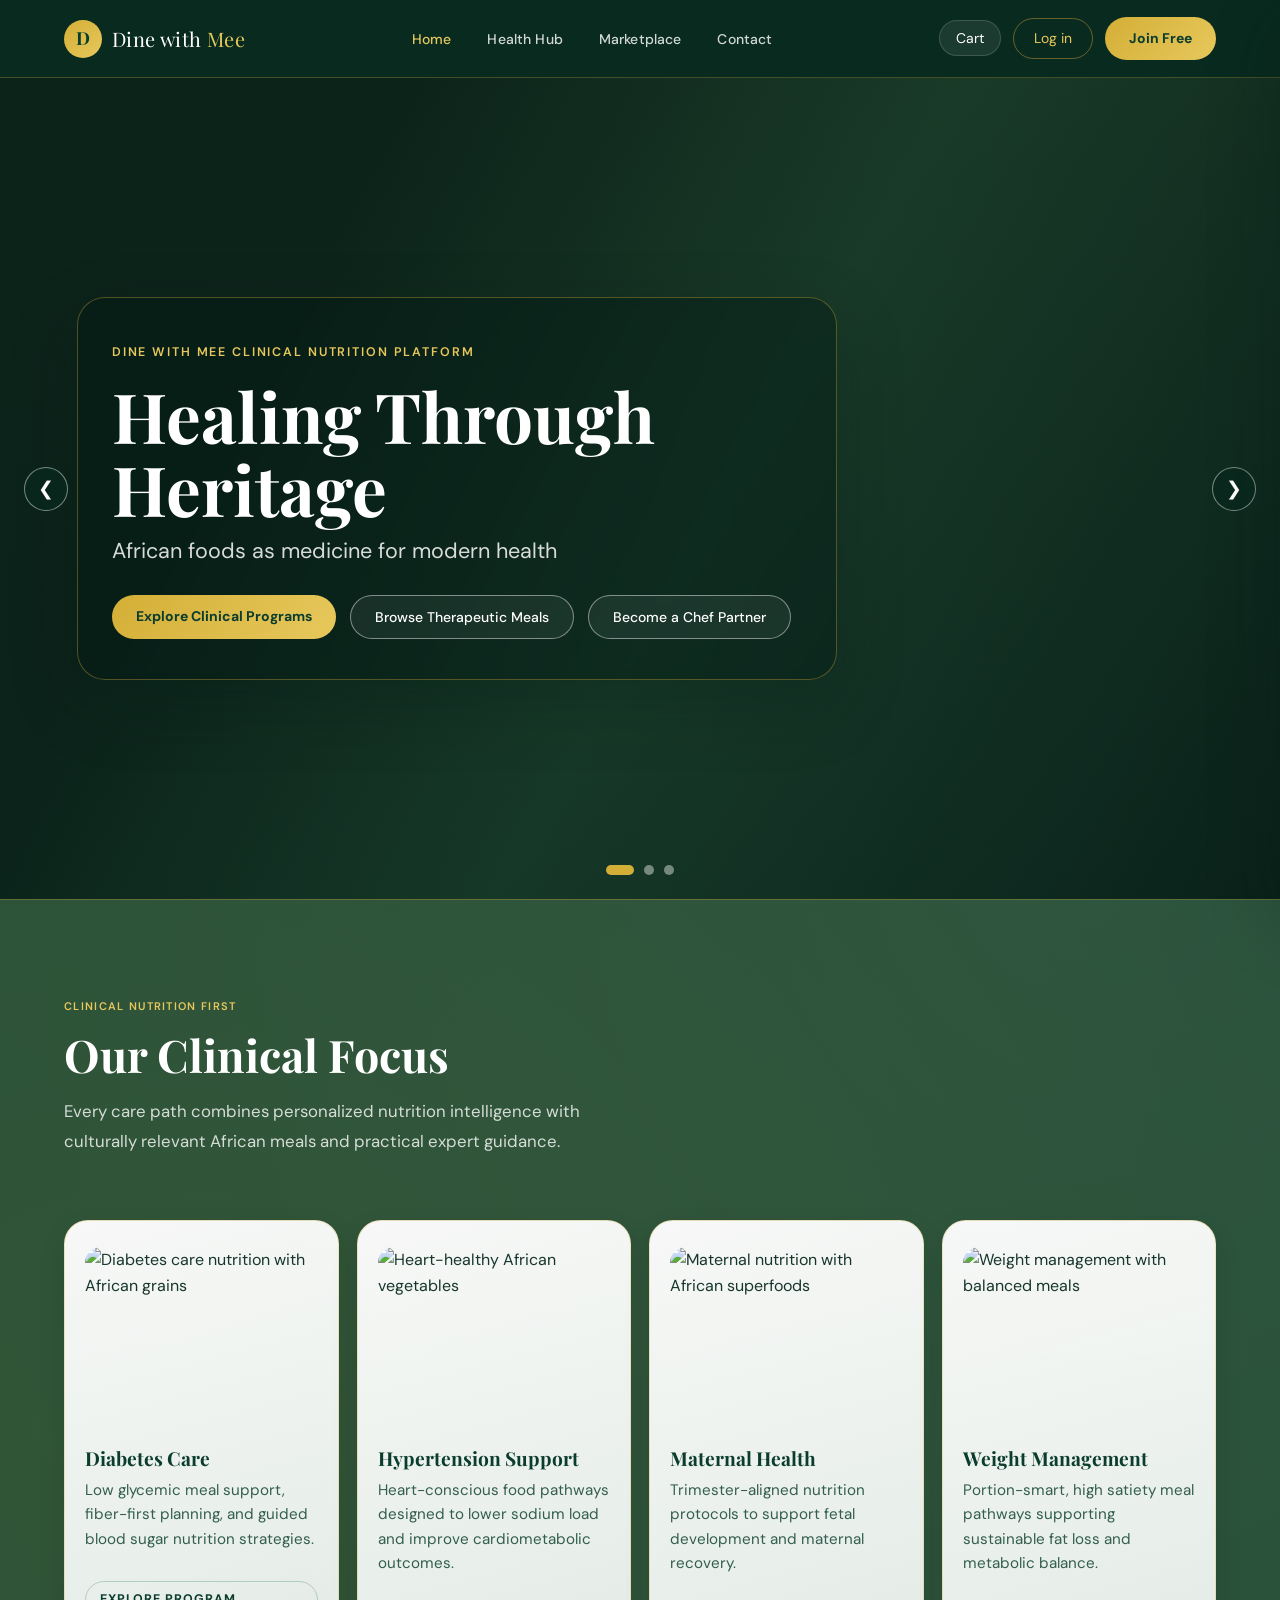
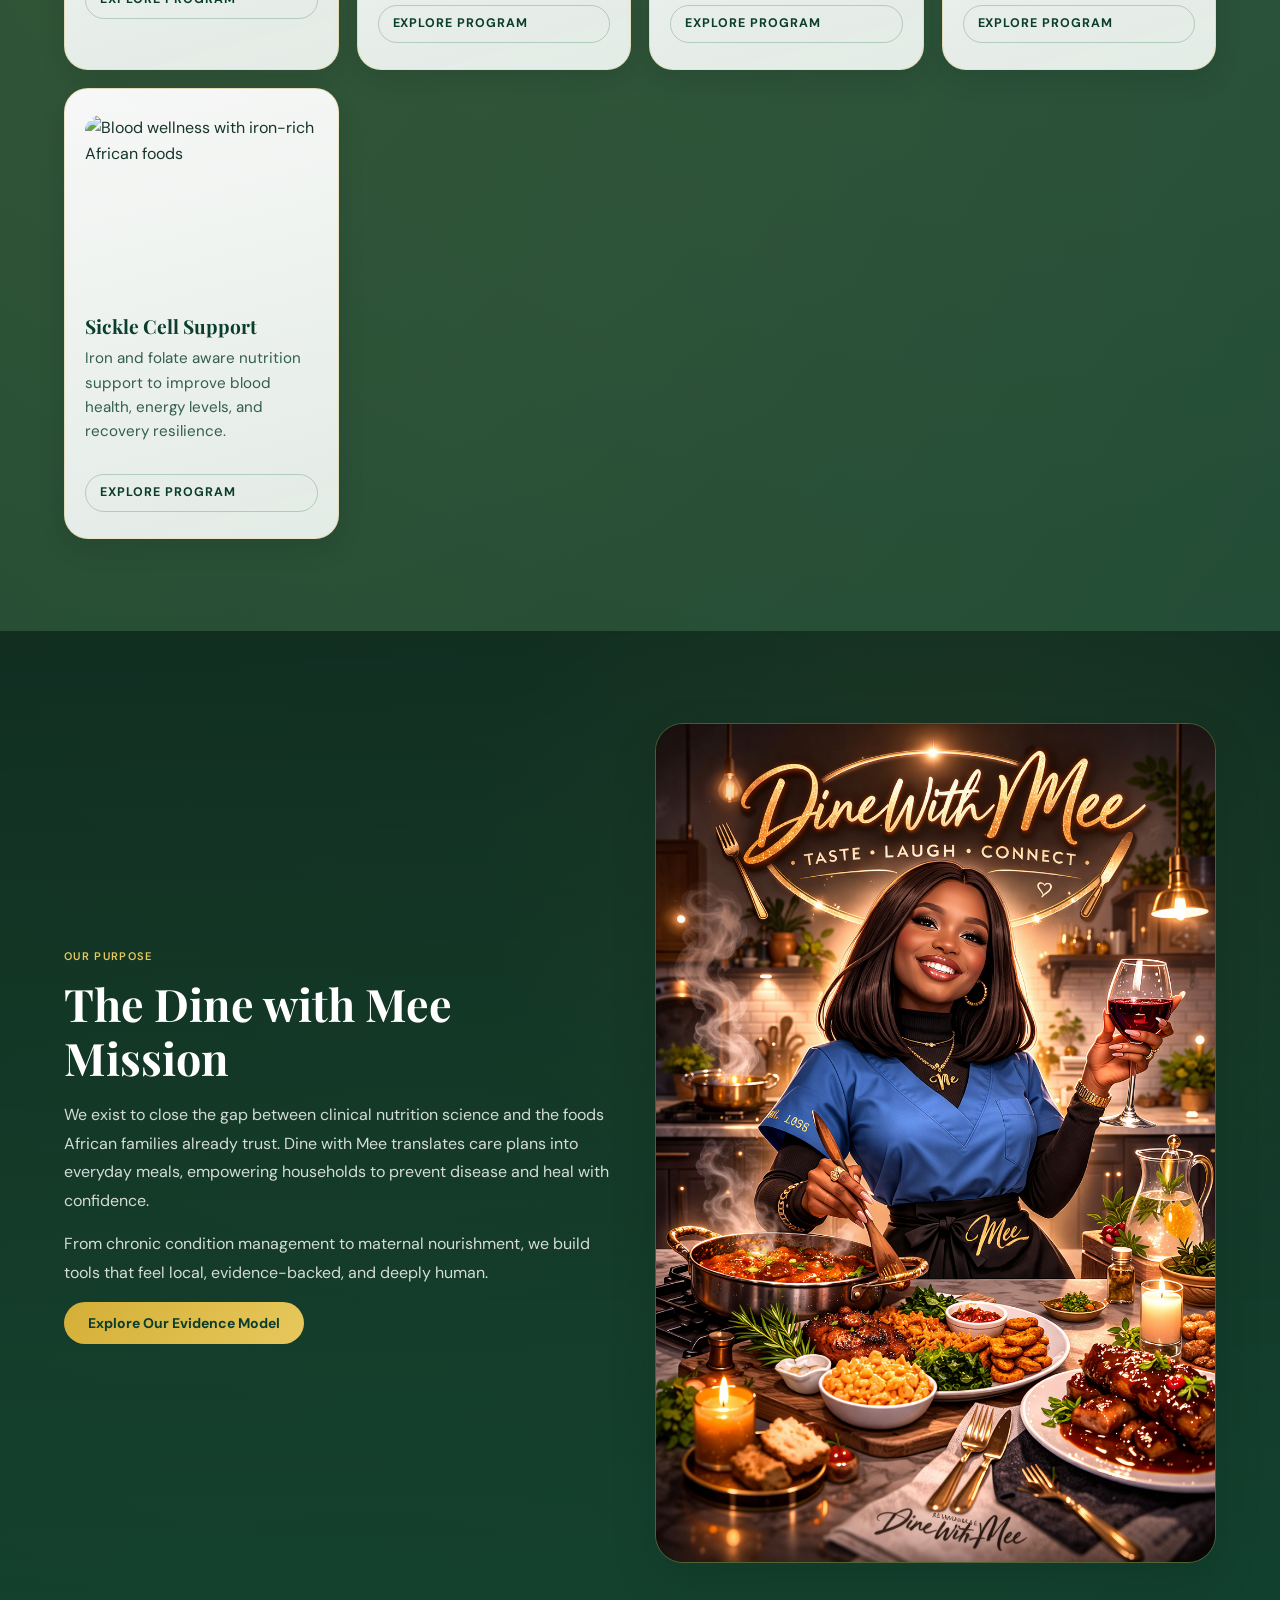
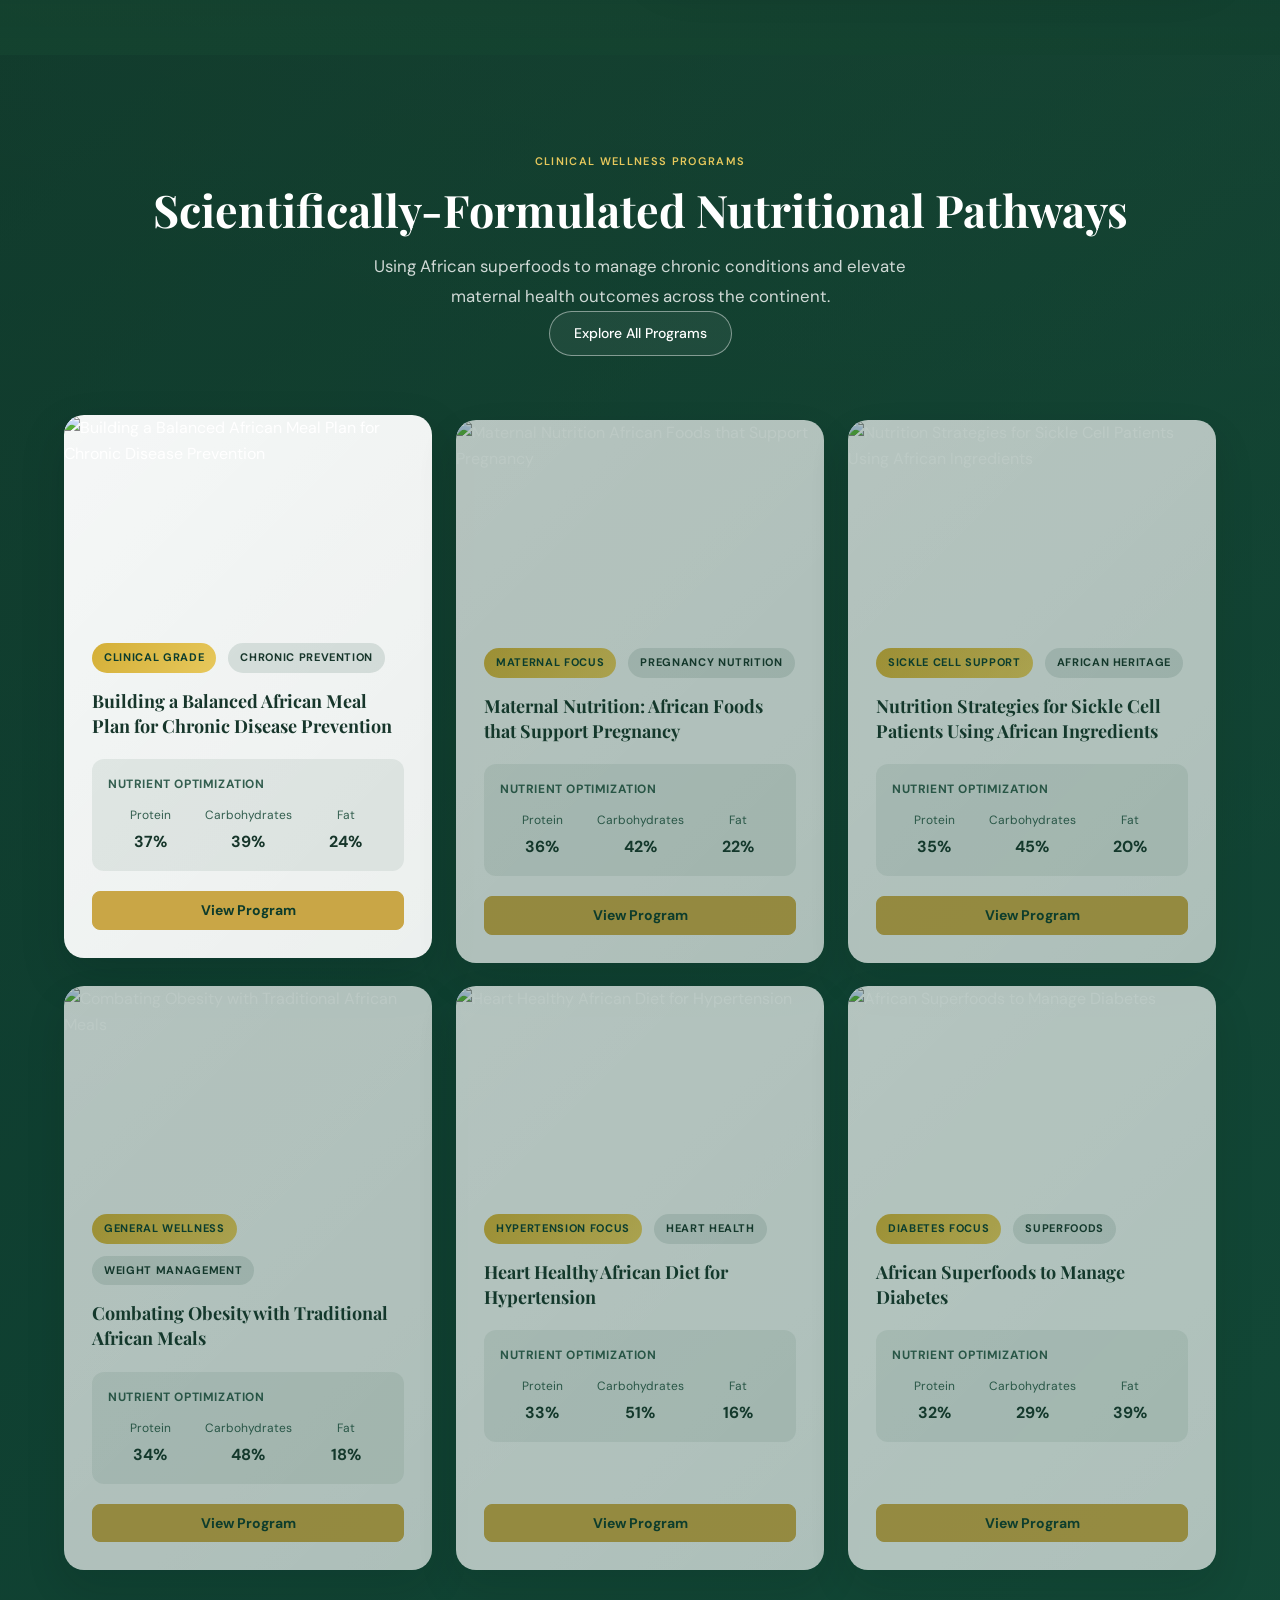
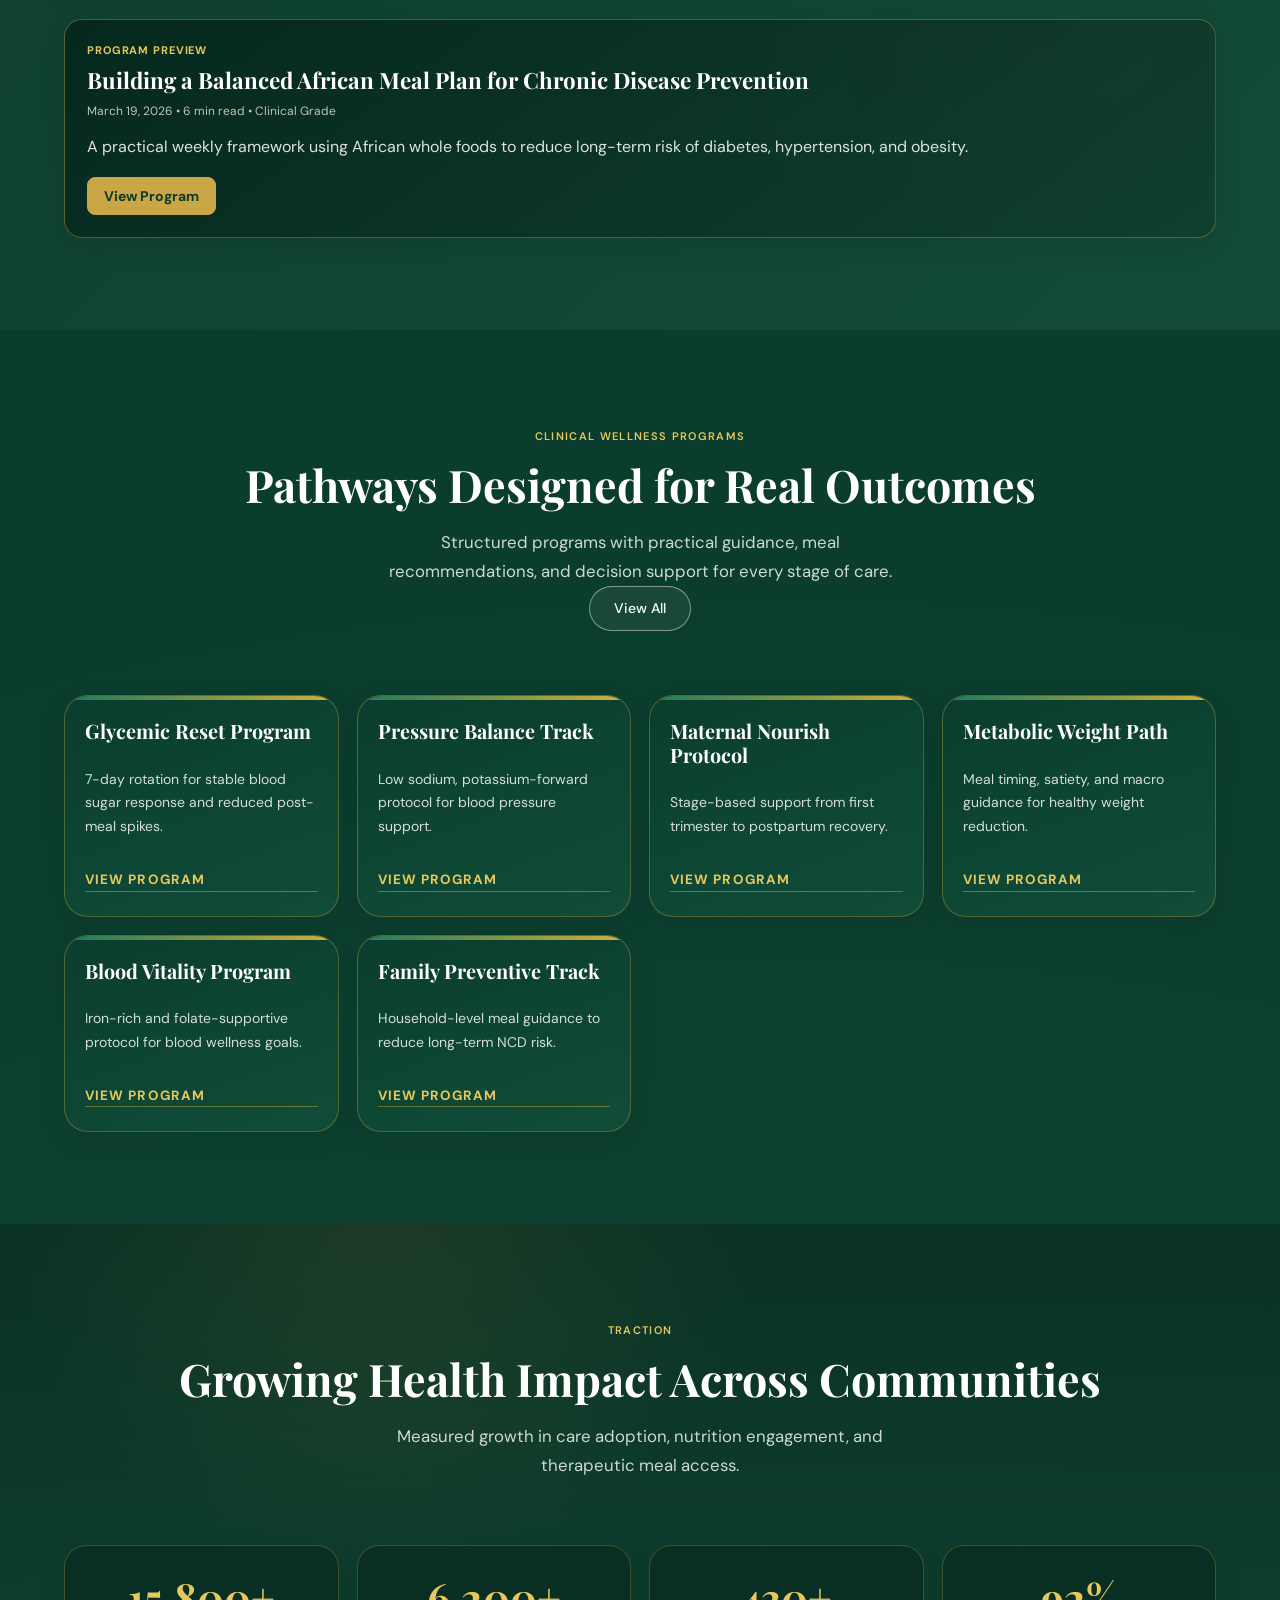
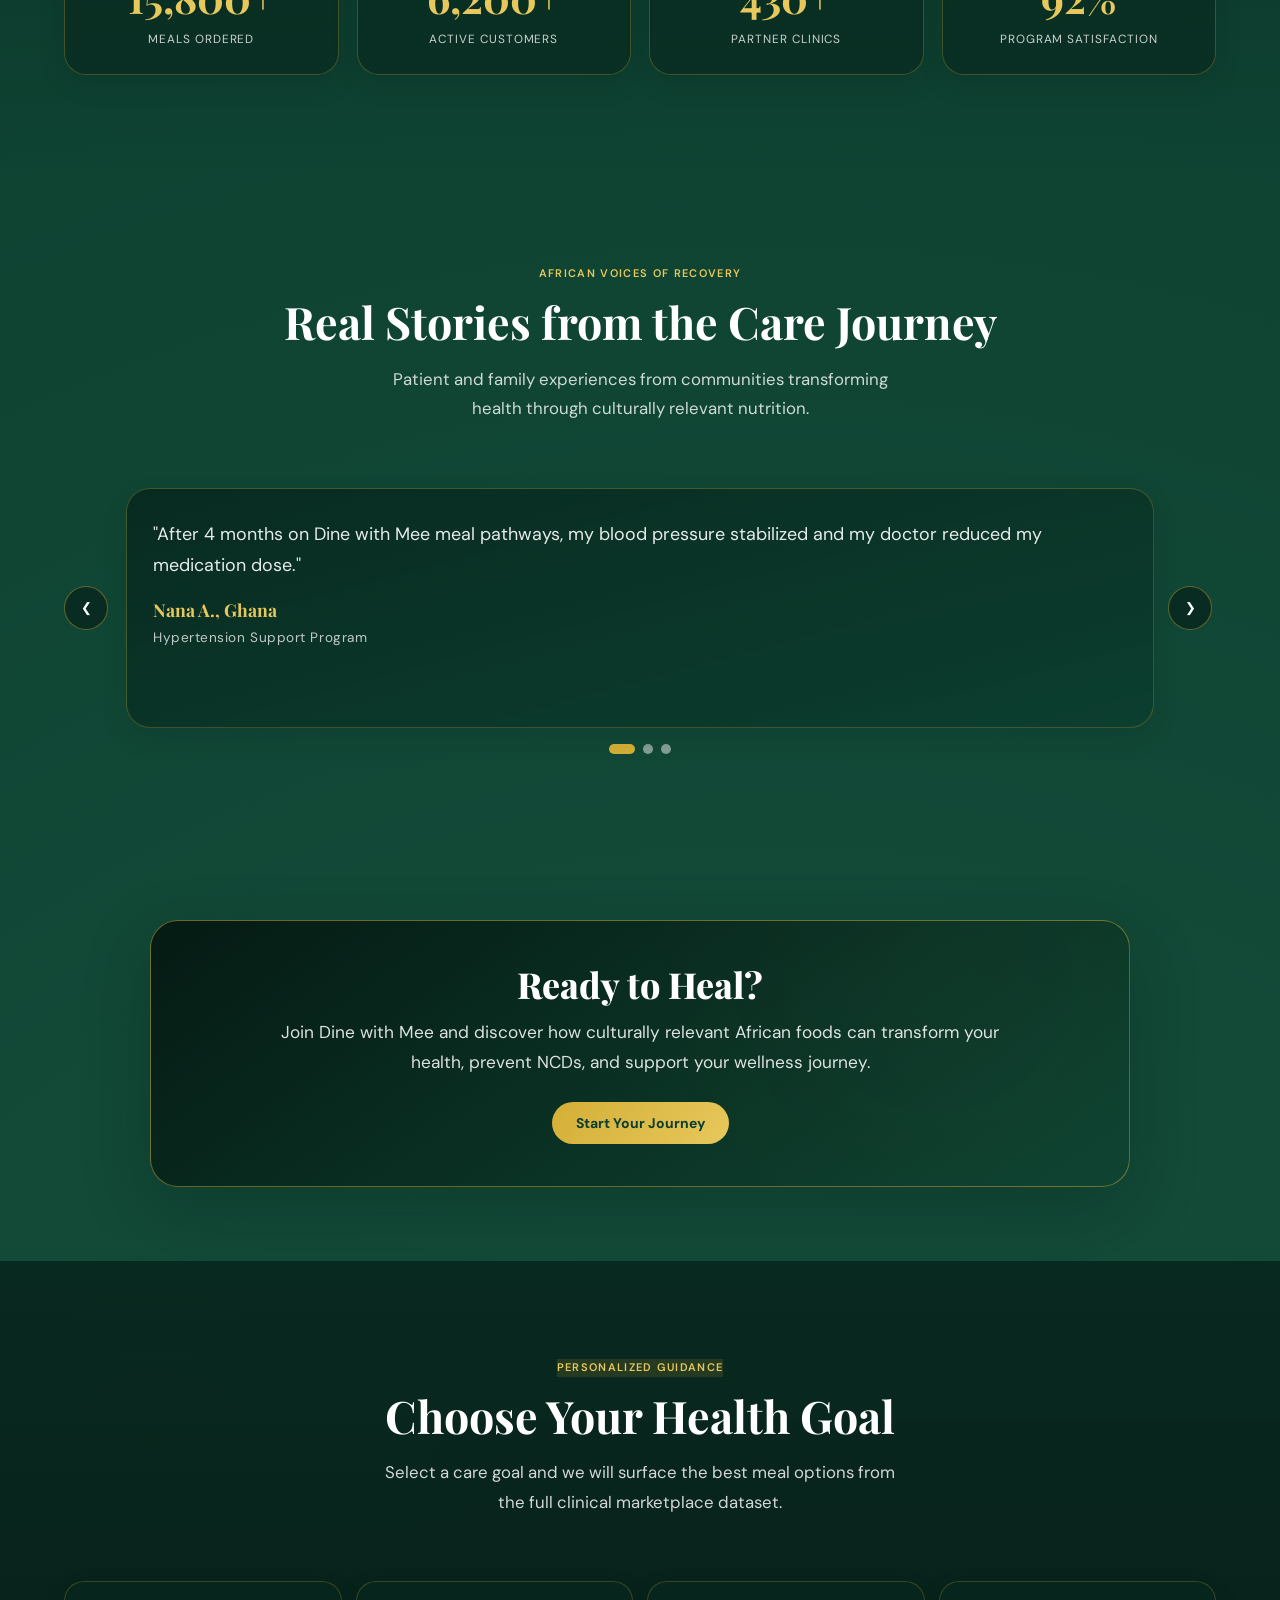
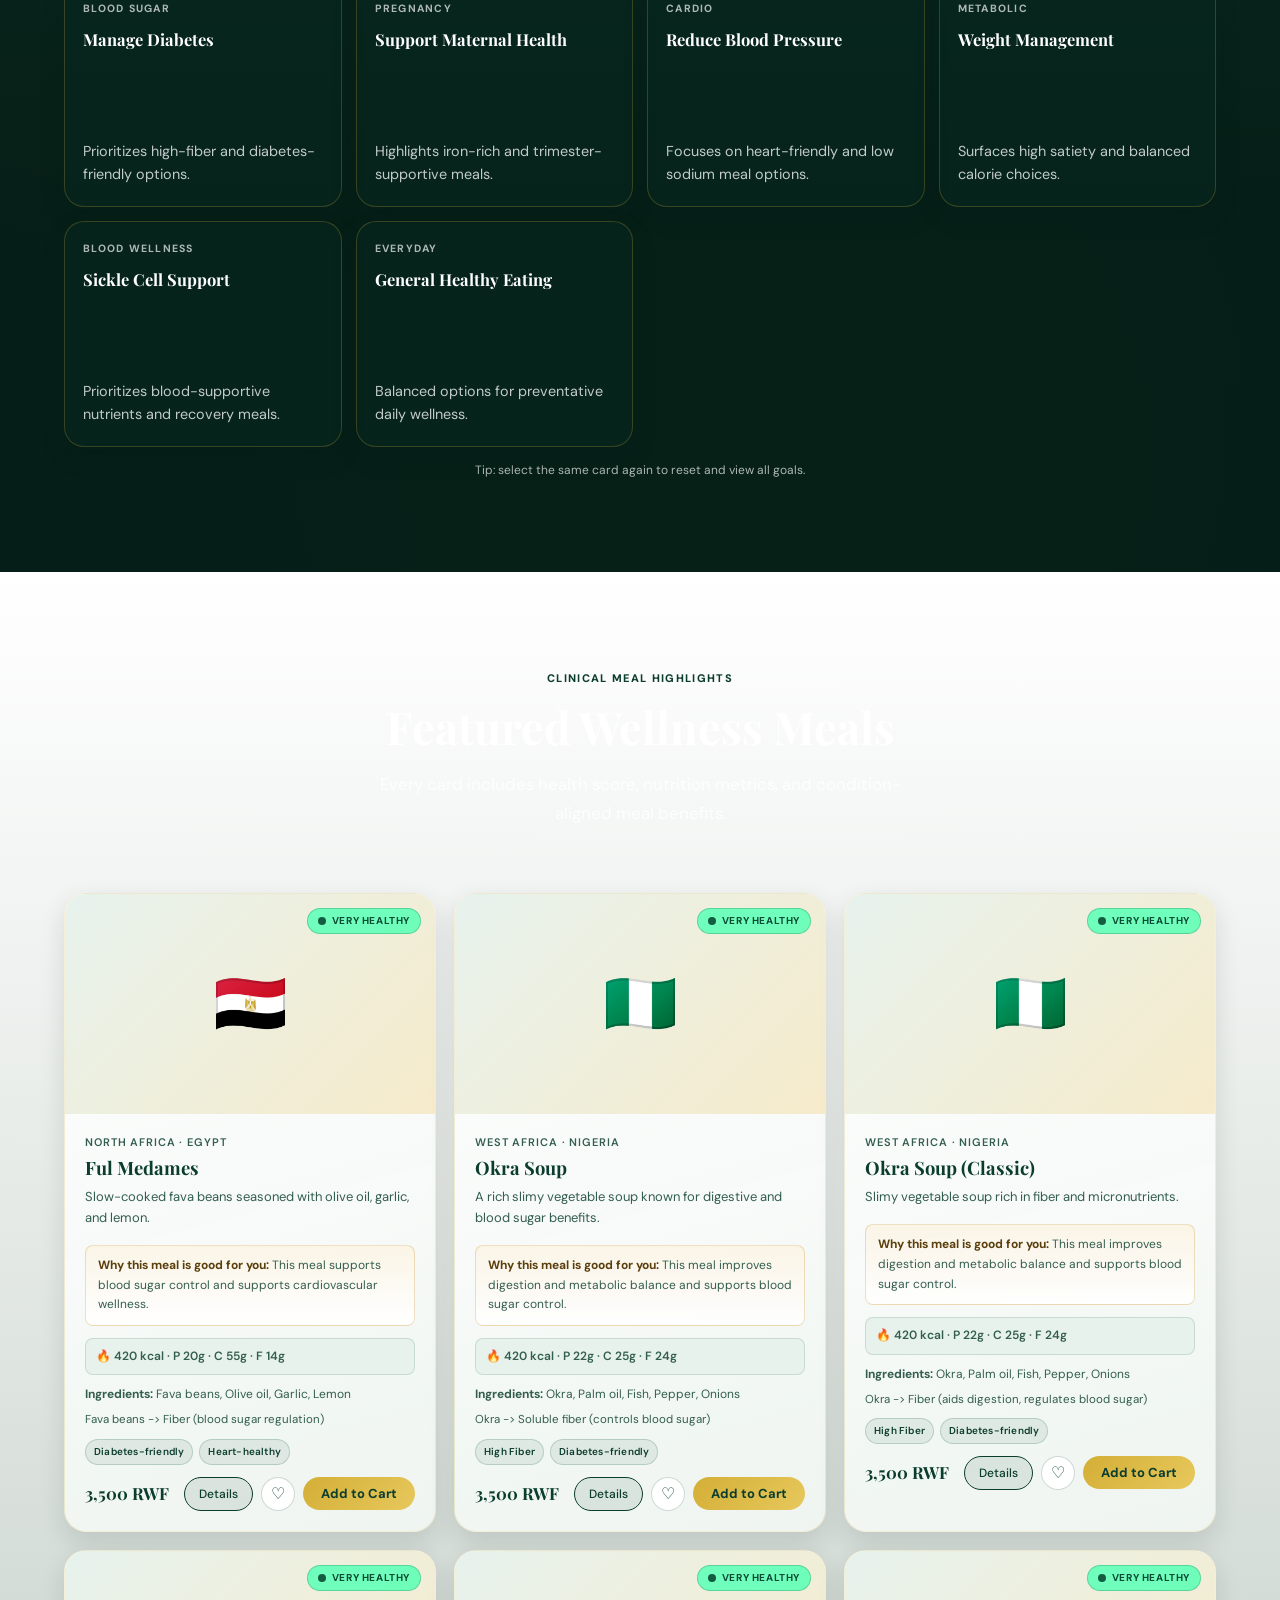
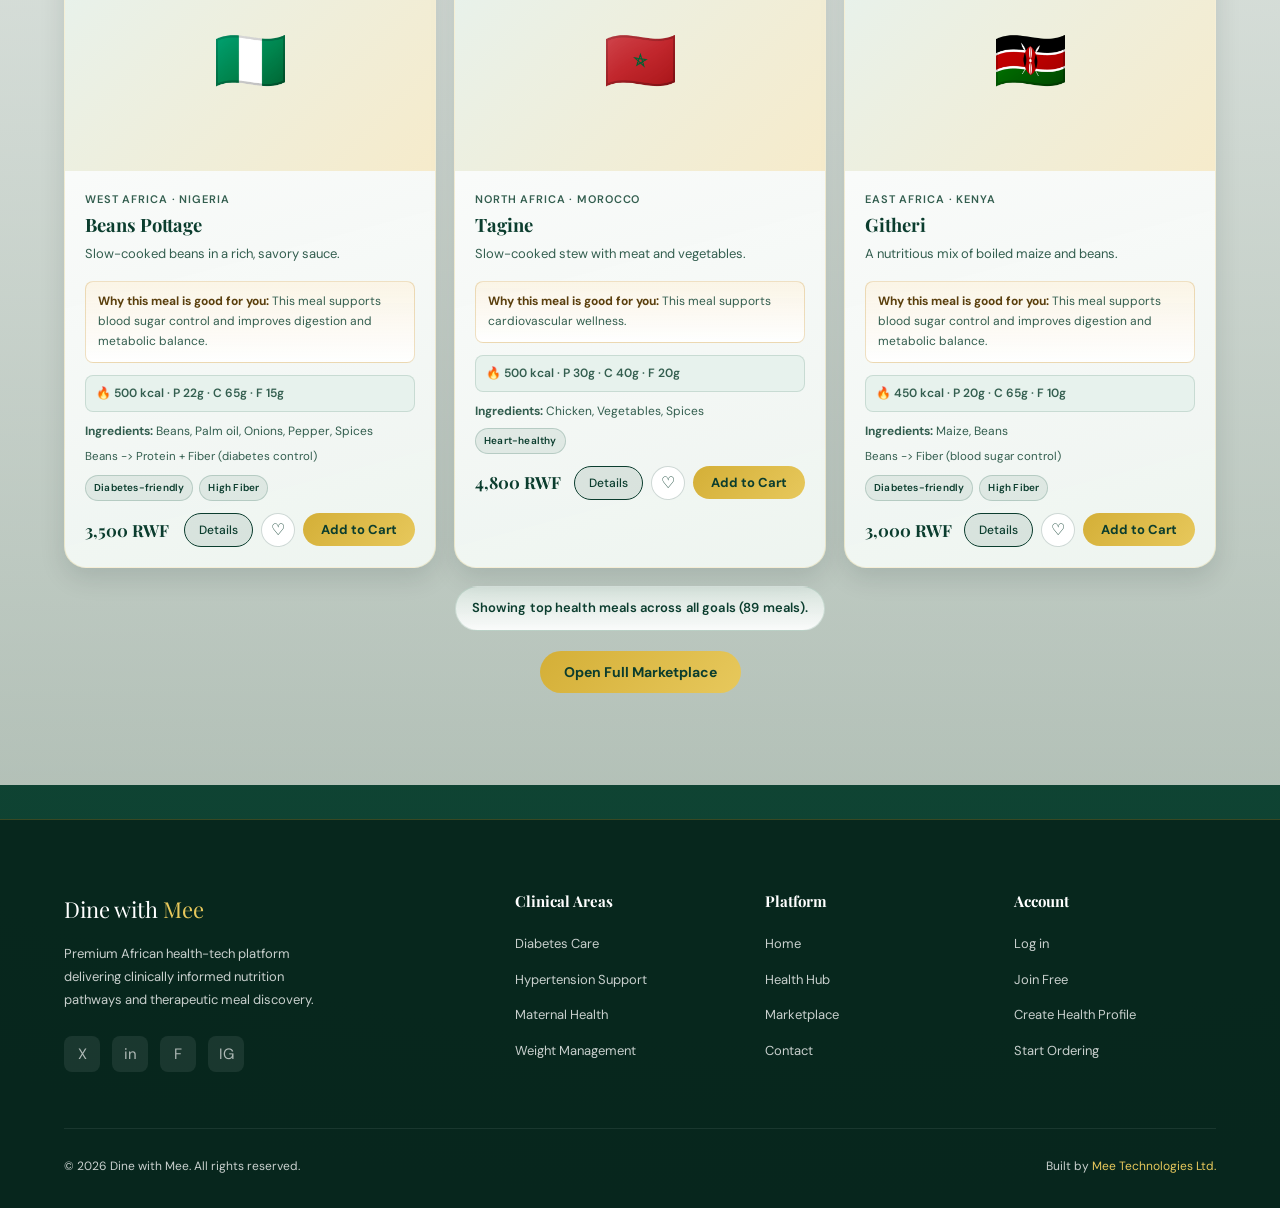
==== commit 78ddc5a4: "updates" ====
--- a/index.html
+++ b/index.html
@@ -98,35 +98,35 @@
       <img src="https://www.azpcps.com/wp-content/uploads/2024/01/Diet-for-Diabetes-Management.jpg" alt="Diabetes care nutrition with African grains" loading="lazy" class="clinical-card-image" />
       <h3>Diabetes Care</h3>
       <p>Low glycemic meal support, fiber-first planning, and guided blood sugar nutrition strategies.</p>
-      <a href="health.html#diabetes" class="clinical-link">Explore Program</a>
+      <a href="program.html?id=diabetes" class="clinical-link" data-program-nav>Explore Program</a>
     </article>
 
     <article class="clinical-card health-card">
       <img src="https://images.unsplash.com/photo-1512621776951-a57141f2eefd?auto=format&fit=crop&w=600&h=300&q=80" alt="Heart-healthy African vegetables" loading="lazy" class="clinical-card-image" />
       <h3>Hypertension Support</h3>
       <p>Heart-conscious food pathways designed to lower sodium load and improve cardiometabolic outcomes.</p>
-      <a href="health.html#hypertension" class="clinical-link">Explore Program</a>
+      <a href="program.html?id=hypertension" class="clinical-link" data-program-nav>Explore Program</a>
     </article>
 
     <article class="clinical-card health-card">
       <img src="https://images.unsplash.com/photo-1547592180-85f173990554?auto=format&fit=crop&w=600&h=300&q=80" alt="Maternal nutrition with African superfoods" loading="lazy" class="clinical-card-image" />
       <h3>Maternal Health</h3>
       <p>Trimester-aligned nutrition protocols to support fetal development and maternal recovery.</p>
-      <a href="health.html#maternal-care-pathway" class="clinical-link">Explore Program</a>
+      <a href="program.html?id=maternal" class="clinical-link" data-program-nav>Explore Program</a>
     </article>
 
     <article class="clinical-card health-card">
       <img src="https://www.heart.org/-/media/AHA/H4GM/Article-Images/Lose-Weight-and-Keep-It-Off.jpg?sc_lang=en" alt="Weight management with balanced meals" loading="lazy" class="clinical-card-image" />
       <h3>Weight Management</h3>
       <p>Portion-smart, high satiety meal pathways supporting sustainable fat loss and metabolic balance.</p>
-      <a href="health.html#obesity" class="clinical-link">Explore Program</a>
+      <a href="program.html?id=obesity" class="clinical-link" data-program-nav>Explore Program</a>
     </article>
 
     <article class="clinical-card health-card">
       <img src="https://images.unsplash.com/photo-1498837167922-ddd27525d352?auto=format&fit=crop&w=600&h=300&q=80" alt="Blood wellness with iron-rich African foods" loading="lazy" class="clinical-card-image" />
       <h3>Sickle Cell Support</h3>
       <p>Iron and folate aware nutrition support to improve blood health, energy levels, and recovery resilience.</p>
-      <a href="health.html#sickle-cell" class="clinical-link">Explore Program</a>
+      <a href="program.html?id=sickle-cell" class="clinical-link" data-program-nav>Explore Program</a>
     </article>
   </div>
 </section>
@@ -150,15 +150,17 @@
   <div class="section-header">
     <span class="section-tag">Clinical Wellness Programs</span>
     <h2>Scientifically-Formulated Nutritional Pathways</h2>
-    <p>Using African superfoods to manage chronic conditions and elevate maternal health outcomes across the continent.</p>    <a href="#clinical-programs" class="btn-secondary">Explore All Programs</a>  </div>
+    <p>Using African superfoods to manage chronic conditions and elevate maternal health outcomes across the continent.</p>
+    <a href="programs.html" class="btn-secondary" data-program-nav>Explore All Programs</a>
+  </div>
 
   <div class="wellness-programs-grid">
-    <article class="wellness-program-card">
+    <article class="wellness-program-card" data-program-id="chronic-disease" data-program-category="clinical" tabindex="0">
       <img src="https://rehab2perform.com/wp-content/uploads/2023/04/My-project-1-19-1024x641.jpg" alt="Building a Balanced African Meal Plan for Chronic Disease Prevention" loading="lazy" class="program-card-image" />
       <div class="program-card-content">
         <div class="program-tags">
           <span class="program-tag-primary">CLINICAL GRADE</span>
-          <span class="program-tag-secondary">DIABETES CARE</span>
+          <span class="program-tag-secondary">CHRONIC PREVENTION</span>
         </div>
         <h3>Building a Balanced African Meal Plan for Chronic Disease Prevention</h3>
         <div class="nutrition-breakdown">
@@ -178,16 +180,16 @@
             </div>
           </div>
         </div>
-        <a href="health.html#diabetes" class="btn-secondary">View Program</a>
-      </div>
-    </article>
-
-    <article class="wellness-program-card">
+        <a href="program.html?id=chronic-disease" class="btn-secondary" data-program-nav>View Program</a>
+      </div>
+    </article>
+
+    <article class="wellness-program-card" data-program-id="maternal" data-program-category="maternal" tabindex="0">
       <img src="https://www.merrionultrasound.ie/wp-content/uploads/2024/01/pregnancy-nutrition-1024x585.jpg" alt="Maternal Nutrition African Foods that Support Pregnancy" loading="lazy" class="program-card-image" />
       <div class="program-card-content">
         <div class="program-tags">
           <span class="program-tag-primary">MATERNAL FOCUS</span>
-          <span class="program-tag-secondary">HYPERTENSION</span>
+          <span class="program-tag-secondary">PREGNANCY NUTRITION</span>
         </div>
         <h3>Maternal Nutrition: African Foods that Support Pregnancy</h3>
         <div class="nutrition-breakdown">
@@ -207,11 +209,11 @@
             </div>
           </div>
         </div>
-        <a href="health.html#maternal-care-pathway" class="btn-secondary">View Program</a>
-      </div>
-    </article>
-
-    <article class="wellness-program-card">
+        <a href="program.html?id=maternal" class="btn-secondary" data-program-nav>View Program</a>
+      </div>
+    </article>
+
+    <article class="wellness-program-card" data-program-id="sickle-cell" data-program-category="sickle" tabindex="0">
       <img src="https://imgk.timesnownews.com/story/balanced-diet-for-sickle-cell-disease.gif?tr=w-400,h-300,fo-auto" alt="Nutrition Strategies for Sickle Cell Patients Using African Ingredients" loading="lazy" class="program-card-image" />
       <div class="program-card-content">
         <div class="program-tags">
@@ -236,16 +238,16 @@
             </div>
           </div>
         </div>
-        <a href="health.html#sickle-cell" class="btn-secondary">View Program</a>
-      </div>
-    </article>
-
-    <article class="wellness-program-card">
+        <a href="program.html?id=sickle-cell" class="btn-secondary" data-program-nav>View Program</a>
+      </div>
+    </article>
+
+    <article class="wellness-program-card" data-program-id="obesity" data-program-category="general" tabindex="0">
       <img src="https://healthviewpoints.com/wp-content/uploads/2025/10/image.webp" alt="Combating Obesity with Traditional African Meals" loading="lazy" class="program-card-image" />
       <div class="program-card-content">
         <div class="program-tags">
-          <span class="program-tag-primary">OBESITY MANAGEMENT</span>
-          <span class="program-tag-secondary">HEART HEALTHY</span>
+          <span class="program-tag-primary">GENERAL WELLNESS</span>
+          <span class="program-tag-secondary">WEIGHT MANAGEMENT</span>
         </div>
         <h3>Combating Obesity with Traditional African Meals</h3>
         <div class="nutrition-breakdown">
@@ -265,16 +267,16 @@
             </div>
           </div>
         </div>
-        <a href="health.html#obesity" class="btn-secondary">View Program</a>
-      </div>
-    </article>
-
-    <article class="wellness-program-card">
+        <a href="program.html?id=obesity" class="btn-secondary" data-program-nav>View Program</a>
+      </div>
+    </article>
+
+    <article class="wellness-program-card" data-program-id="hypertension" data-program-category="hypertension" tabindex="0">
       <img src="https://patientinfo.medicobridge.com/wp-content/uploads/2025/04/well-balanced-diet-and-blood-pressure-control-for-heart-care.webp" alt="Heart Healthy African Diet for Hypertension" loading="lazy" class="program-card-image" />
       <div class="program-card-content">
         <div class="program-tags">
-          <span class="program-tag-primary">CLINICAL GRADE</span>
-          <span class="program-tag-secondary">DIABETES CARE</span>
+          <span class="program-tag-primary">HYPERTENSION FOCUS</span>
+          <span class="program-tag-secondary">HEART HEALTH</span>
         </div>
         <h3>Heart Healthy African Diet for Hypertension</h3>
         <div class="nutrition-breakdown">
@@ -294,16 +296,16 @@
             </div>
           </div>
         </div>
-        <a href="health.html#hypertension" class="btn-secondary">View Program</a>
-      </div>
-    </article>
-
-    <article class="wellness-program-card">
+        <a href="program.html?id=hypertension" class="btn-secondary" data-program-nav>View Program</a>
+      </div>
+    </article>
+
+    <article class="wellness-program-card" data-program-id="diabetes" data-program-category="diabetes" tabindex="0">
       <img src="https://www.hjhospitals.org/blogimage/BkK0PFISL40xjrSr46TQuCmhiMvolTTCuMrDnLiP.jpeg" alt="African Superfoods to Manage Diabetes" loading="lazy" class="program-card-image" />
       <div class="program-card-content">
         <div class="program-tags">
-          <span class="program-tag-primary">MATERNAL FOCUS</span>
-          <span class="program-tag-secondary">HYPERTENSION</span>
+          <span class="program-tag-primary">DIABETES FOCUS</span>
+          <span class="program-tag-secondary">SUPERFOODS</span>
         </div>
         <h3>African Superfoods to Manage Diabetes</h3>
         <div class="nutrition-breakdown">
@@ -323,9 +325,17 @@
             </div>
           </div>
         </div>
-        <a href="health.html#diabetes" class="btn-secondary">View Program</a>
-      </div>
-    </article>
+        <a href="program.html?id=diabetes" class="btn-secondary" data-program-nav>View Program</a>
+      </div>
+    </article>
+  </div>
+
+  <div class="program-preview-panel" id="program-preview-panel" aria-live="polite">
+    <p class="program-preview-kicker">Program Preview</p>
+    <h3 id="program-preview-title">Building a Balanced African Meal Plan for Chronic Disease Prevention</h3>
+    <p id="program-preview-meta">March 19, 2026 • 6 min read • Clinical Grade</p>
+    <p id="program-preview-text">A practical weekly framework using African whole foods to reduce long-term risk of diabetes, hypertension, and obesity.</p>
+    <a href="program.html?id=chronic-disease" id="program-preview-link" class="btn-secondary" data-program-nav>View Program</a>
   </div>
 
 </section>
@@ -335,43 +345,44 @@
     <span class="section-tag">Clinical Wellness Programs</span>
     <h2>Pathways Designed for Real Outcomes</h2>
     <p>Structured programs with practical guidance, meal recommendations, and decision support for every stage of care.</p>
+    <a href="pathways.html" class="btn-secondary" data-program-nav>View All</a>
   </div>
 
   <div class="program-grid">
     <article class="program-card plan-card">
       <h3>Glycemic Reset Program</h3>
       <p>7-day rotation for stable blood sugar response and reduced post-meal spikes.</p>
-      <a href="health.html#diabetes">Open Program</a>
+      <a href="pathway.html?id=glycemic-reset" data-program-nav>View Program</a>
     </article>
 
     <article class="program-card plan-card">
       <h3>Pressure Balance Track</h3>
       <p>Low sodium, potassium-forward protocol for blood pressure support.</p>
-      <a href="health.html#hypertension">Open Program</a>
+      <a href="pathway.html?id=pressure-balance" data-program-nav>View Program</a>
     </article>
 
     <article class="program-card plan-card">
       <h3>Maternal Nourish Protocol</h3>
       <p>Stage-based support from first trimester to postpartum recovery.</p>
-      <a href="health.html#maternal-care-pathway">Open Program</a>
+      <a href="pathway.html?id=maternal-nourish" data-program-nav>View Program</a>
     </article>
 
     <article class="program-card plan-card">
       <h3>Metabolic Weight Path</h3>
       <p>Meal timing, satiety, and macro guidance for healthy weight reduction.</p>
-      <a href="health.html#obesity">Open Program</a>
+      <a href="pathway.html?id=metabolic-weight" data-program-nav>View Program</a>
     </article>
 
     <article class="program-card plan-card">
       <h3>Blood Vitality Program</h3>
       <p>Iron-rich and folate-supportive protocol for blood wellness goals.</p>
-      <a href="health.html#sickle-cell">Open Program</a>
+      <a href="pathway.html?id=blood-vitality" data-program-nav>View Program</a>
     </article>
 
     <article class="program-card plan-card">
       <h3>Family Preventive Track</h3>
       <p>Household-level meal guidance to reduce long-term NCD risk.</p>
-      <a href="marketplace.html">Open Program</a>
+      <a href="pathway.html?id=family-preventive" data-program-nav>View Program</a>
     </article>
   </div>
 </section>
@@ -584,6 +595,7 @@
   </div>
 </div>
 
+<script src="programs-data.js"></script>
 <script src="script.js"></script>
 </body>
 </html>
--- a/styles.css
+++ b/styles.css
@@ -5192,4 +5192,329 @@
   }
 }
 
-
+/* ============ PROGRAM NAVIGATION + UX (ADDITIVE) ============ */
+#clinical-wellness .wellness-program-card,
+#clinical-wellness .program-item {
+  opacity: 0.72;
+  transition: all 0.3s ease;
+  cursor: pointer;
+  will-change: transform, opacity, box-shadow;
+}
+
+#clinical-wellness .wellness-program-card:hover,
+#clinical-wellness .program-item:hover,
+#clinical-wellness .wellness-program-card.is-active,
+#clinical-wellness .program-item.is-active {
+  opacity: 1;
+  transform: translateY(-5px);
+  box-shadow: var(--shadow-md);
+}
+
+#clinical-wellness .wellness-program-card:focus-visible,
+#clinical-wellness .program-item:focus-visible {
+  outline: 2px solid rgba(201, 166, 70, 0.8);
+  outline-offset: 2px;
+}
+
+#clinical-wellness .program-link,
+#clinical-wellness .wellness-program-card .btn-secondary,
+#clinical-wellness #program-preview-link,
+.programs-page-btn,
+.program-nav-btn {
+  display: inline-flex;
+  align-items: center;
+  justify-content: center;
+  gap: 8px;
+  background: #c9a646;
+  color: #0d3b2b;
+  border: 1px solid #c9a646;
+  border-radius: var(--radius-sm);
+  padding: 10px 16px;
+  font-size: 14px;
+  font-weight: 700;
+  line-height: 1.2;
+  cursor: pointer;
+  text-decoration: none;
+  transition: all 0.3s ease;
+}
+
+#clinical-wellness .program-link:hover,
+#clinical-wellness .wellness-program-card .btn-secondary:hover,
+#clinical-wellness #program-preview-link:hover,
+.programs-page-btn:hover,
+.program-nav-btn:hover {
+  background: #a8842f;
+  border-color: #a8842f;
+  color: #ffffff;
+  transform: translateY(-2px);
+}
+
+a[data-program-nav].is-loading {
+  opacity: 0.9;
+  pointer-events: none;
+}
+
+.program-preview-panel {
+  margin-top: 24px;
+  padding: 22px;
+  border-radius: 18px;
+  border: 1px solid rgba(201, 166, 70, 0.38);
+  background:
+    linear-gradient(145deg, rgba(7, 39, 29, 0.96), rgba(14, 61, 46, 0.9)),
+    radial-gradient(circle at 90% 10%, rgba(201, 166, 70, 0.2), transparent 40%);
+  box-shadow: var(--shadow-sm);
+}
+
+.program-preview-kicker {
+  font-size: 11px;
+  font-weight: 700;
+  letter-spacing: 0.08em;
+  text-transform: uppercase;
+  color: var(--gold-light);
+  margin-bottom: 8px;
+}
+
+.program-preview-panel h3 {
+  color: var(--white);
+  font-size: clamp(1.1rem, 2.4vw, 1.4rem);
+  margin-bottom: 8px;
+}
+
+#program-preview-meta {
+  color: rgba(255, 255, 255, 0.72);
+  font-size: 12px;
+  margin-bottom: 12px;
+}
+
+#program-preview-text {
+  color: rgba(255, 255, 255, 0.86);
+  margin-bottom: 16px;
+  line-height: 1.7;
+}
+
+.programs-page-section {
+  padding-top: 94px;
+}
+
+.programs-page-grid {
+  display: grid;
+  grid-template-columns: repeat(auto-fit, minmax(280px, 1fr));
+  gap: 20px;
+}
+
+.programs-page-card {
+  background: var(--white);
+  border: 1px solid rgba(13, 59, 43, 0.12);
+  border-radius: var(--radius-md);
+  overflow: hidden;
+  box-shadow: var(--shadow-sm);
+  transition: transform 0.3s ease, box-shadow 0.3s ease;
+}
+
+.programs-page-card:hover {
+  transform: translateY(-5px);
+  box-shadow: var(--shadow-md);
+}
+
+.programs-page-image {
+  width: 100%;
+  height: 200px;
+  object-fit: cover;
+  display: block;
+}
+
+.programs-page-content {
+  padding: 18px;
+}
+
+.programs-page-meta {
+  display: flex;
+  flex-wrap: wrap;
+  gap: 8px;
+  margin-bottom: 10px;
+  font-size: 11px;
+  color: var(--text-light);
+  text-transform: uppercase;
+  letter-spacing: 0.05em;
+}
+
+.programs-page-content h3 {
+  color: var(--green-deep);
+  font-size: 1.2rem;
+  margin-bottom: 10px;
+}
+
+.programs-page-content p {
+  color: var(--text-mid);
+  margin-bottom: 16px;
+  line-height: 1.7;
+}
+
+.program-article-shell {
+  padding-top: 108px;
+  background:
+    linear-gradient(180deg, rgba(8, 38, 29, 0.95), rgba(11, 61, 46, 0.96));
+}
+
+.program-article {
+  max-width: 920px;
+  margin: 0 auto;
+  background: rgba(255, 255, 255, 0.98);
+  border: 1px solid rgba(13, 59, 43, 0.16);
+  border-radius: var(--radius-lg);
+  box-shadow: var(--shadow-md);
+  padding: 28px;
+}
+
+.program-article-meta {
+  display: flex;
+  flex-wrap: wrap;
+  gap: 8px;
+  margin-bottom: 12px;
+}
+
+.program-article-meta span {
+  display: inline-flex;
+  align-items: center;
+  padding: 6px 10px;
+  border-radius: 999px;
+  background: var(--green-pale);
+  color: var(--green-deep);
+  font-size: 11px;
+  font-weight: 700;
+  text-transform: uppercase;
+  letter-spacing: 0.05em;
+}
+
+.program-article-header h1 {
+  color: var(--green-deep);
+  font-size: clamp(1.65rem, 3vw, 2.3rem);
+  margin-bottom: 12px;
+}
+
+.program-tag-row {
+  display: flex;
+  flex-wrap: wrap;
+  gap: 8px;
+  margin-bottom: 10px;
+}
+
+.program-tag-chip {
+  background: rgba(201, 166, 70, 0.16);
+  color: var(--green-deep);
+  border: 1px solid rgba(201, 166, 70, 0.35);
+  border-radius: 999px;
+  padding: 6px 10px;
+  font-size: 11px;
+  font-weight: 700;
+  letter-spacing: 0.05em;
+  text-transform: uppercase;
+}
+
+.program-article-actions {
+  display: flex;
+  gap: 10px;
+  flex-wrap: wrap;
+}
+
+.top-actions {
+  margin-bottom: 14px;
+}
+
+.bottom-actions {
+  margin-top: 24px;
+}
+
+.program-nav-btn.secondary {
+  background: transparent;
+  color: var(--green-deep);
+  border: 1px solid rgba(13, 59, 43, 0.28);
+}
+
+.program-nav-btn.secondary:hover {
+  color: var(--white);
+}
+
+.program-section-block {
+  border-top: 1px solid rgba(13, 59, 43, 0.1);
+  padding-top: 20px;
+  margin-top: 20px;
+}
+
+.program-section-block h2 {
+  color: var(--green-deep);
+  font-size: 1.3rem;
+  margin-bottom: 10px;
+}
+
+.program-section-block p {
+  color: var(--text-mid);
+  line-height: 1.75;
+  margin-bottom: 10px;
+}
+
+.program-list {
+  list-style: disc;
+  padding-left: 20px;
+  color: var(--text-mid);
+}
+
+.program-list li {
+  margin-bottom: 8px;
+  line-height: 1.7;
+}
+
+.program-table-wrap {
+  overflow-x: auto;
+  border: 1px solid rgba(13, 59, 43, 0.14);
+  border-radius: var(--radius-sm);
+}
+
+.program-meal-table {
+  width: 100%;
+  border-collapse: collapse;
+  min-width: 720px;
+}
+
+.program-meal-table th,
+.program-meal-table td {
+  border-bottom: 1px solid rgba(13, 59, 43, 0.1);
+  padding: 10px;
+  vertical-align: top;
+  text-align: left;
+  color: var(--text-mid);
+  font-size: 13px;
+  line-height: 1.5;
+}
+
+.program-meal-table th {
+  background: rgba(13, 59, 43, 0.08);
+  color: var(--green-deep);
+  font-weight: 700;
+  position: sticky;
+  top: 0;
+}
+
+.program-empty {
+  color: var(--text-light);
+}
+
+@media (max-width: 768px) {
+  .program-article {
+    padding: 18px;
+  }
+
+  .program-article-actions {
+    flex-direction: column;
+  }
+
+  #clinical-wellness .program-link,
+  #clinical-wellness .wellness-program-card .btn-secondary,
+  #clinical-wellness #program-preview-link,
+  .programs-page-btn,
+  .program-nav-btn {
+    width: 100%;
+  }
+}
+
+
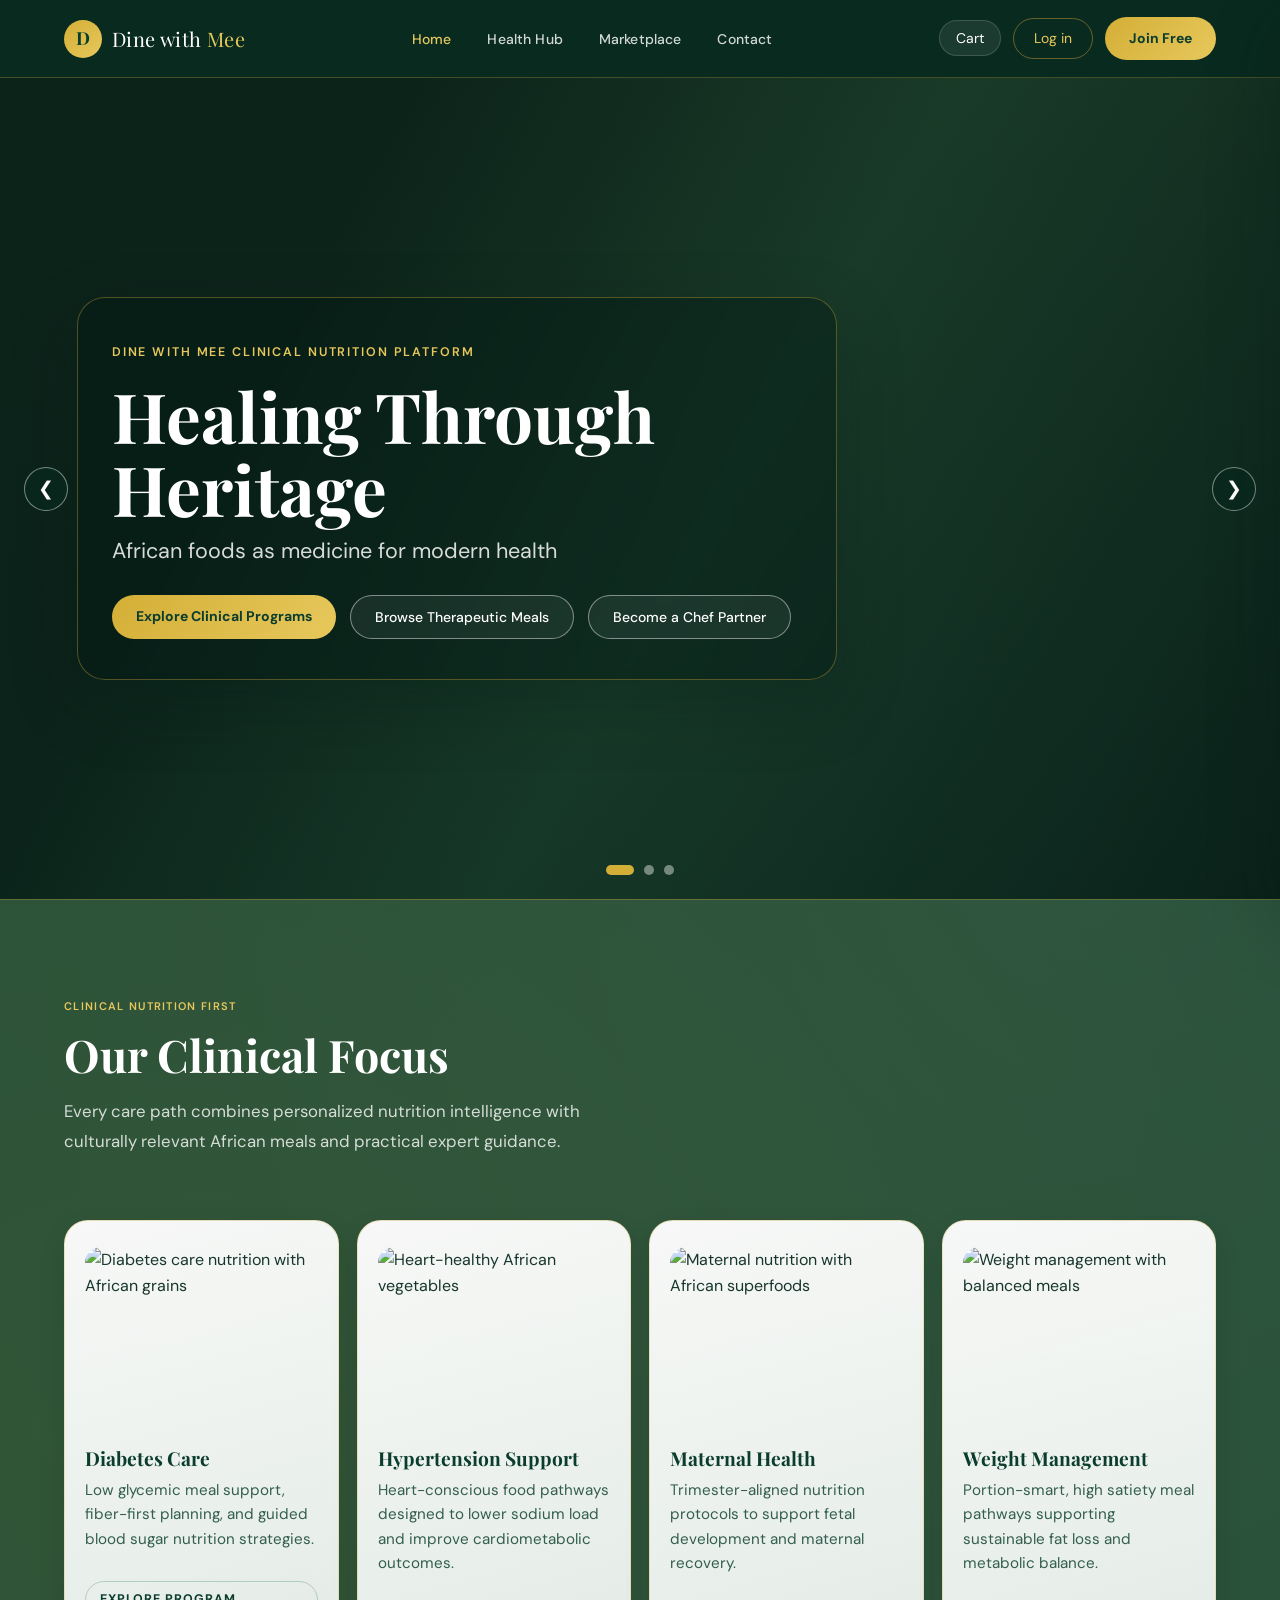
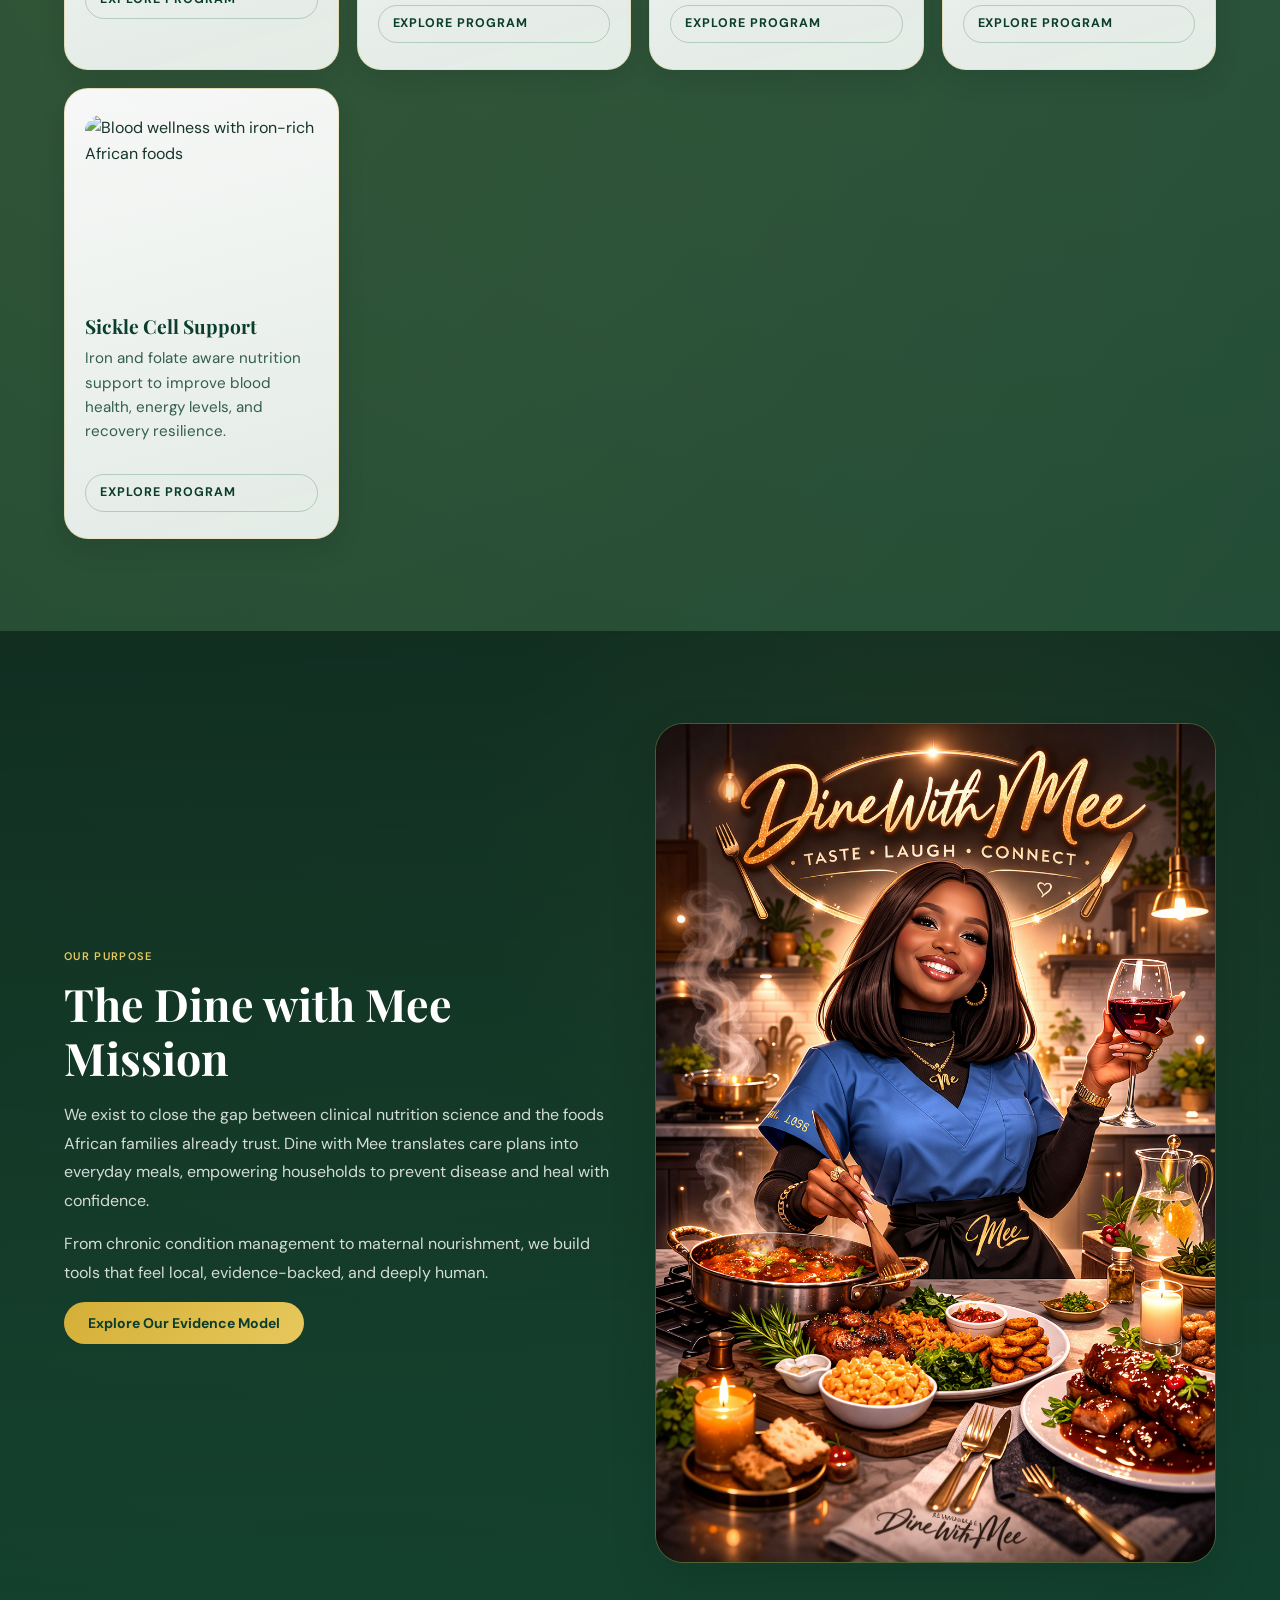
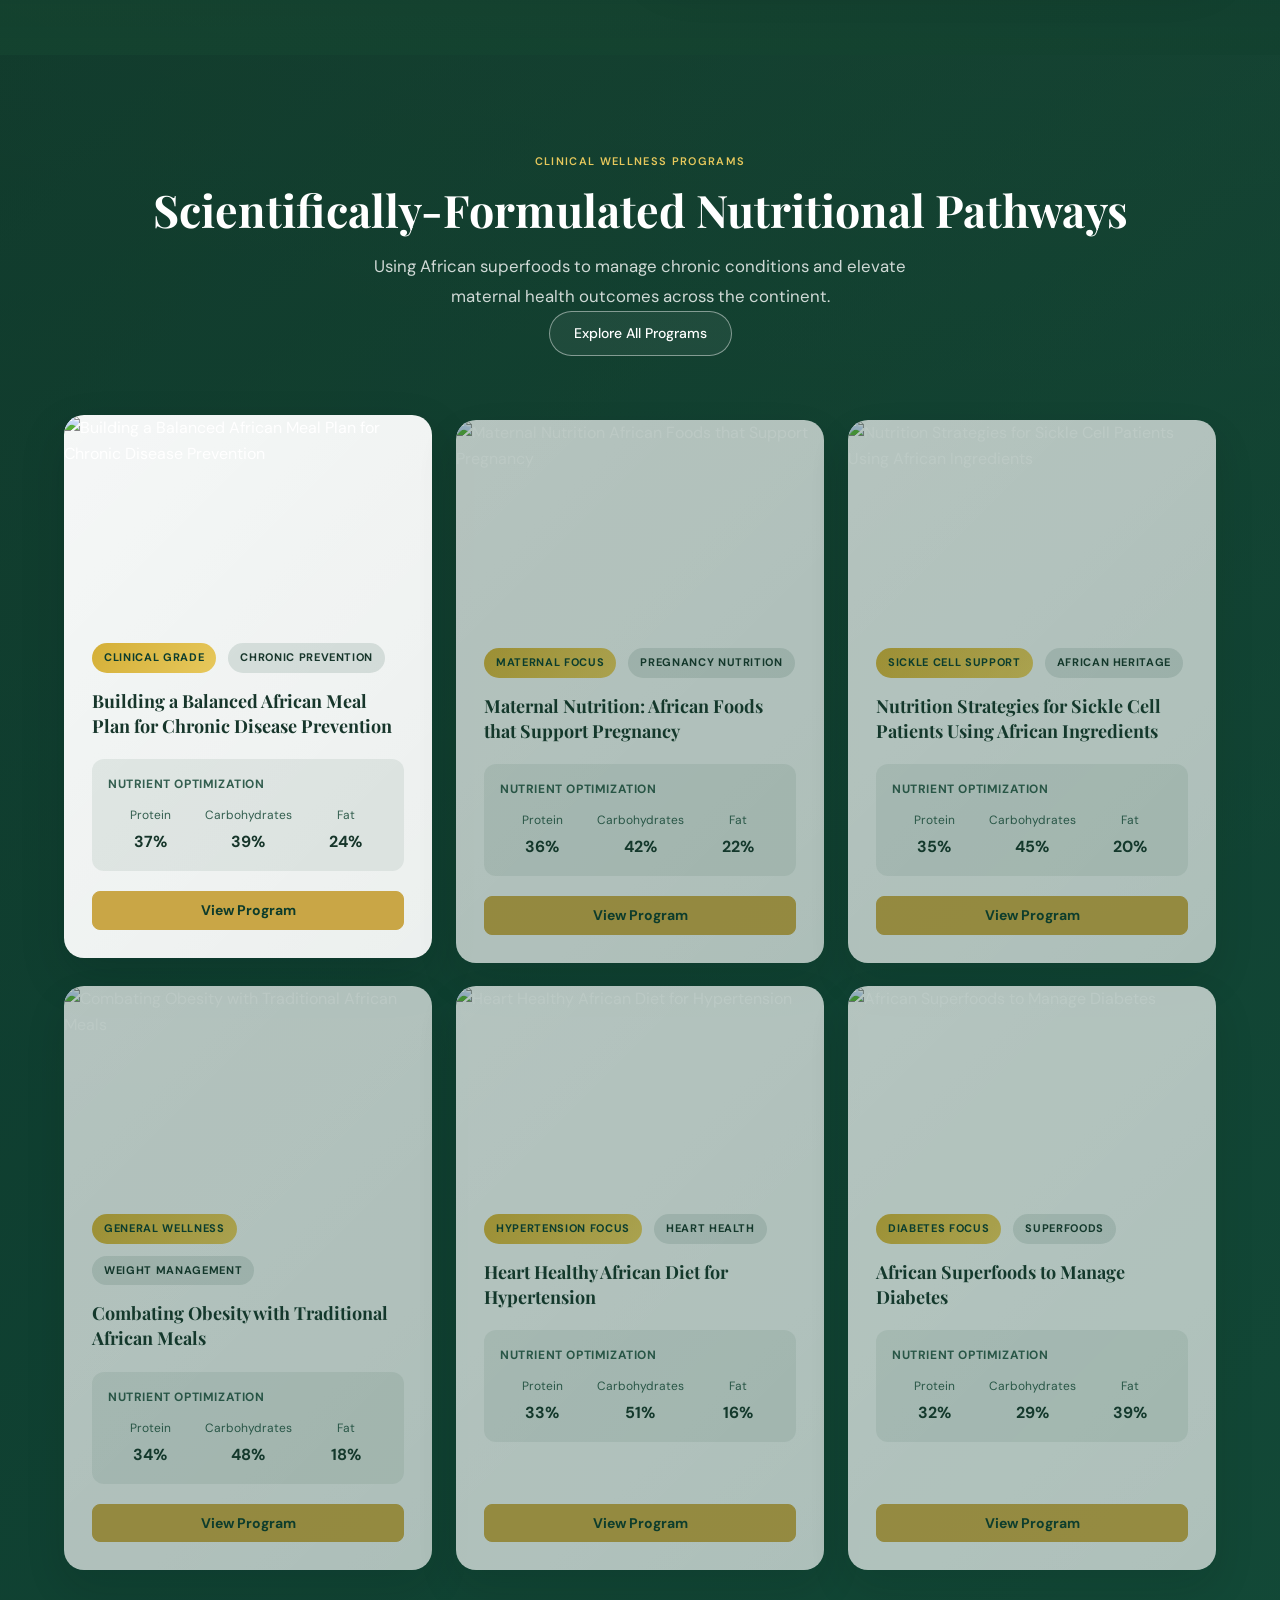
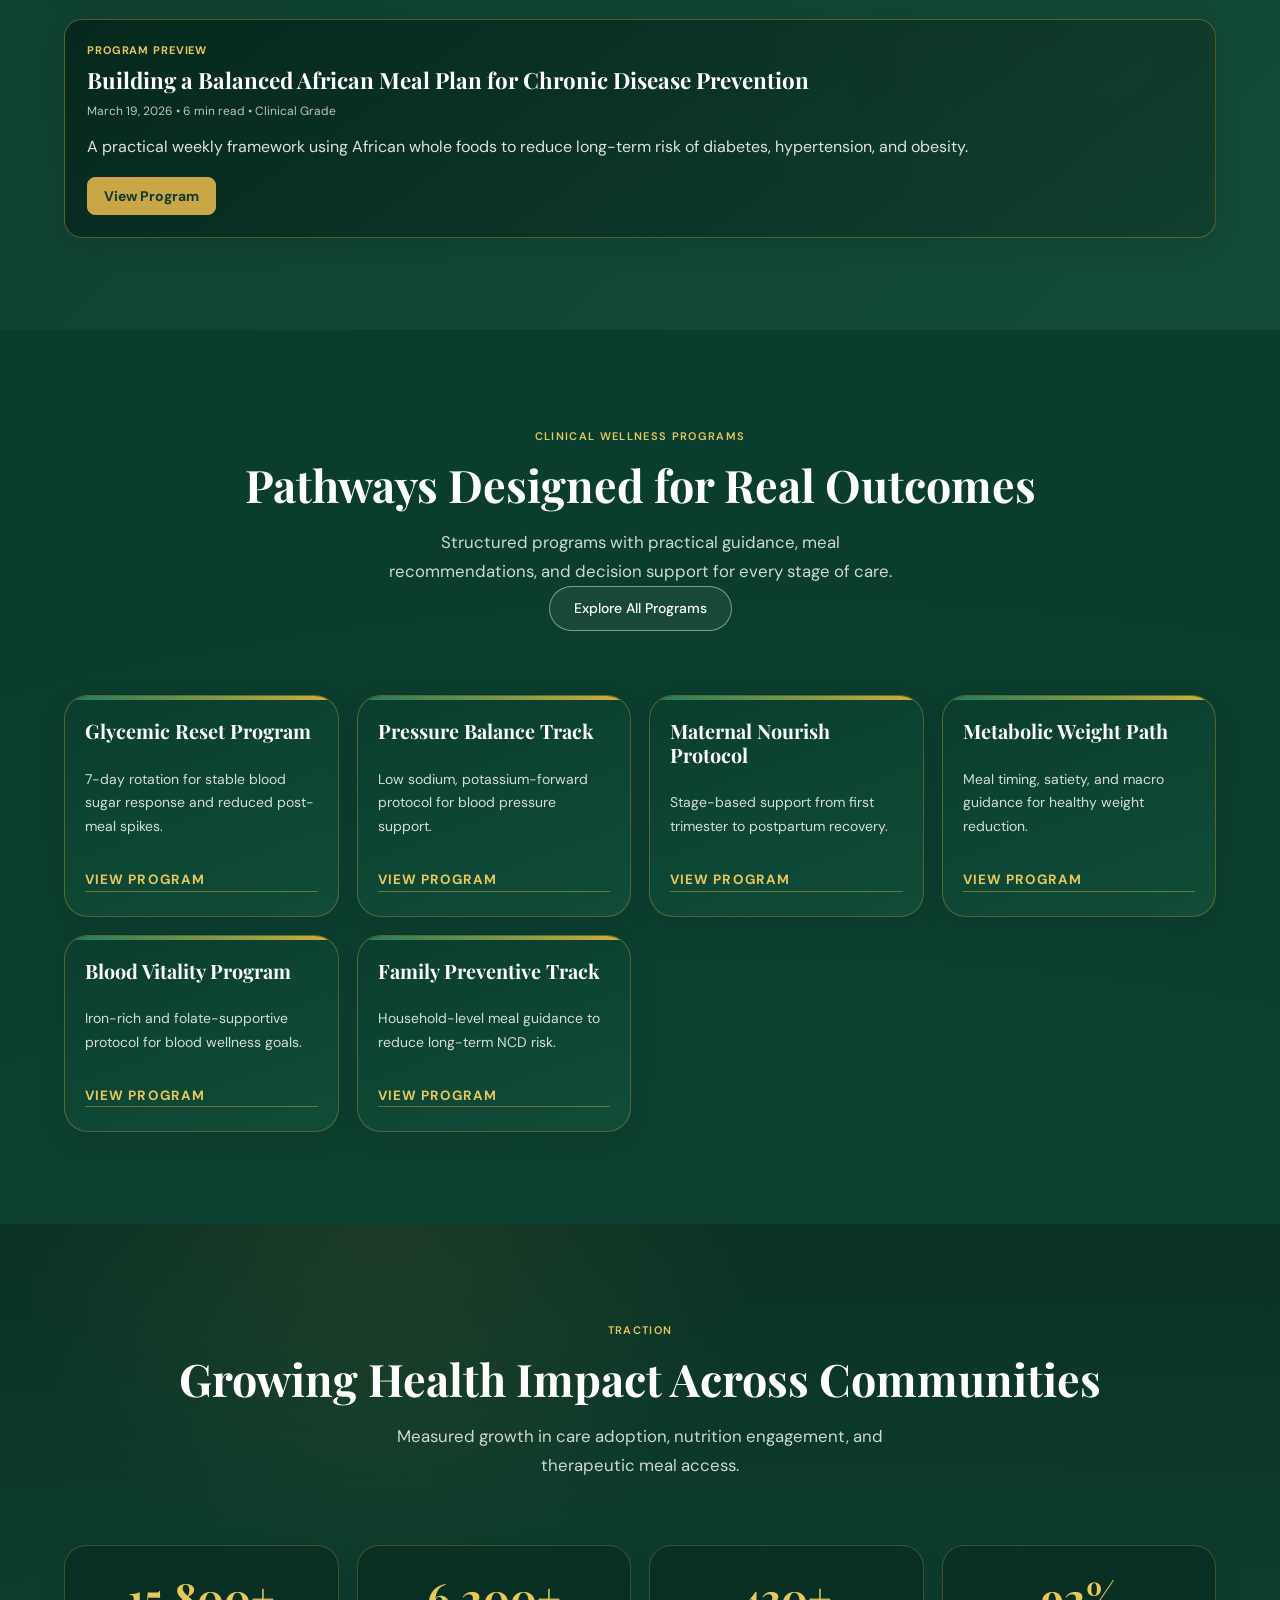
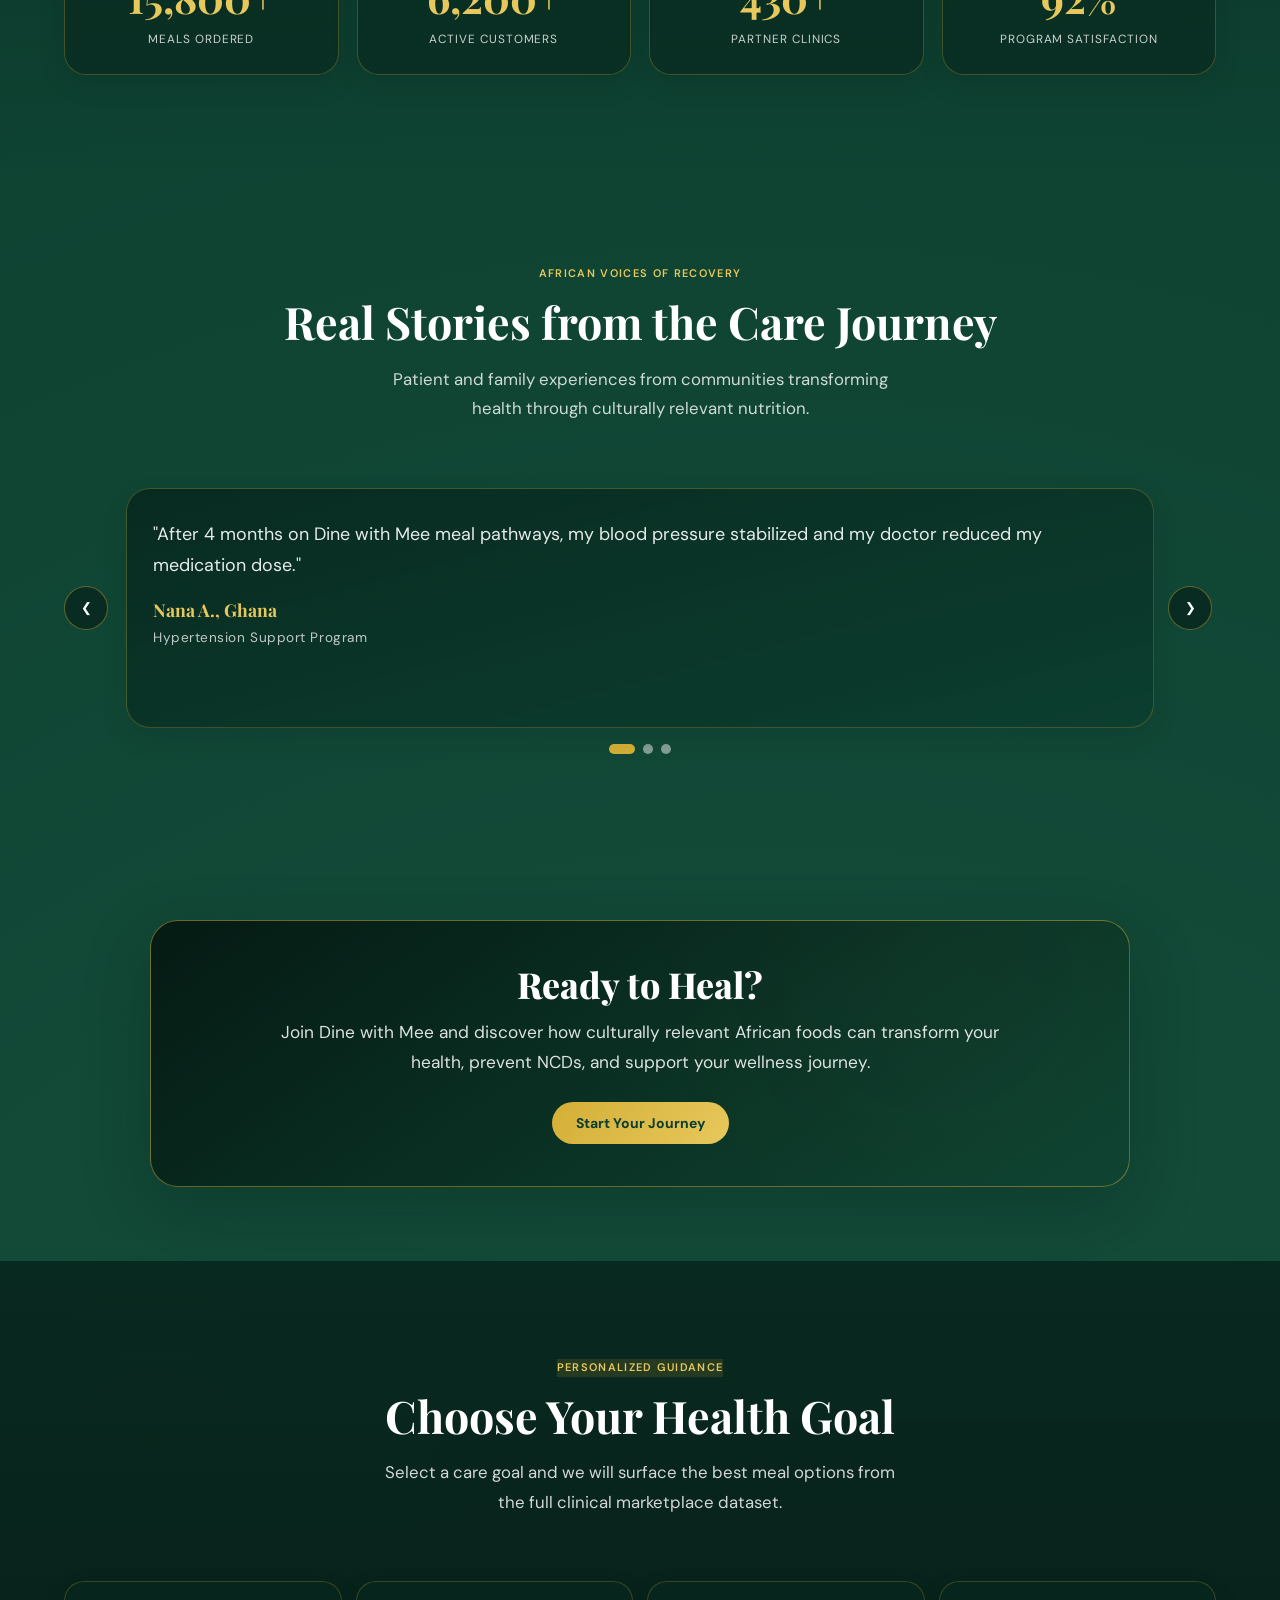
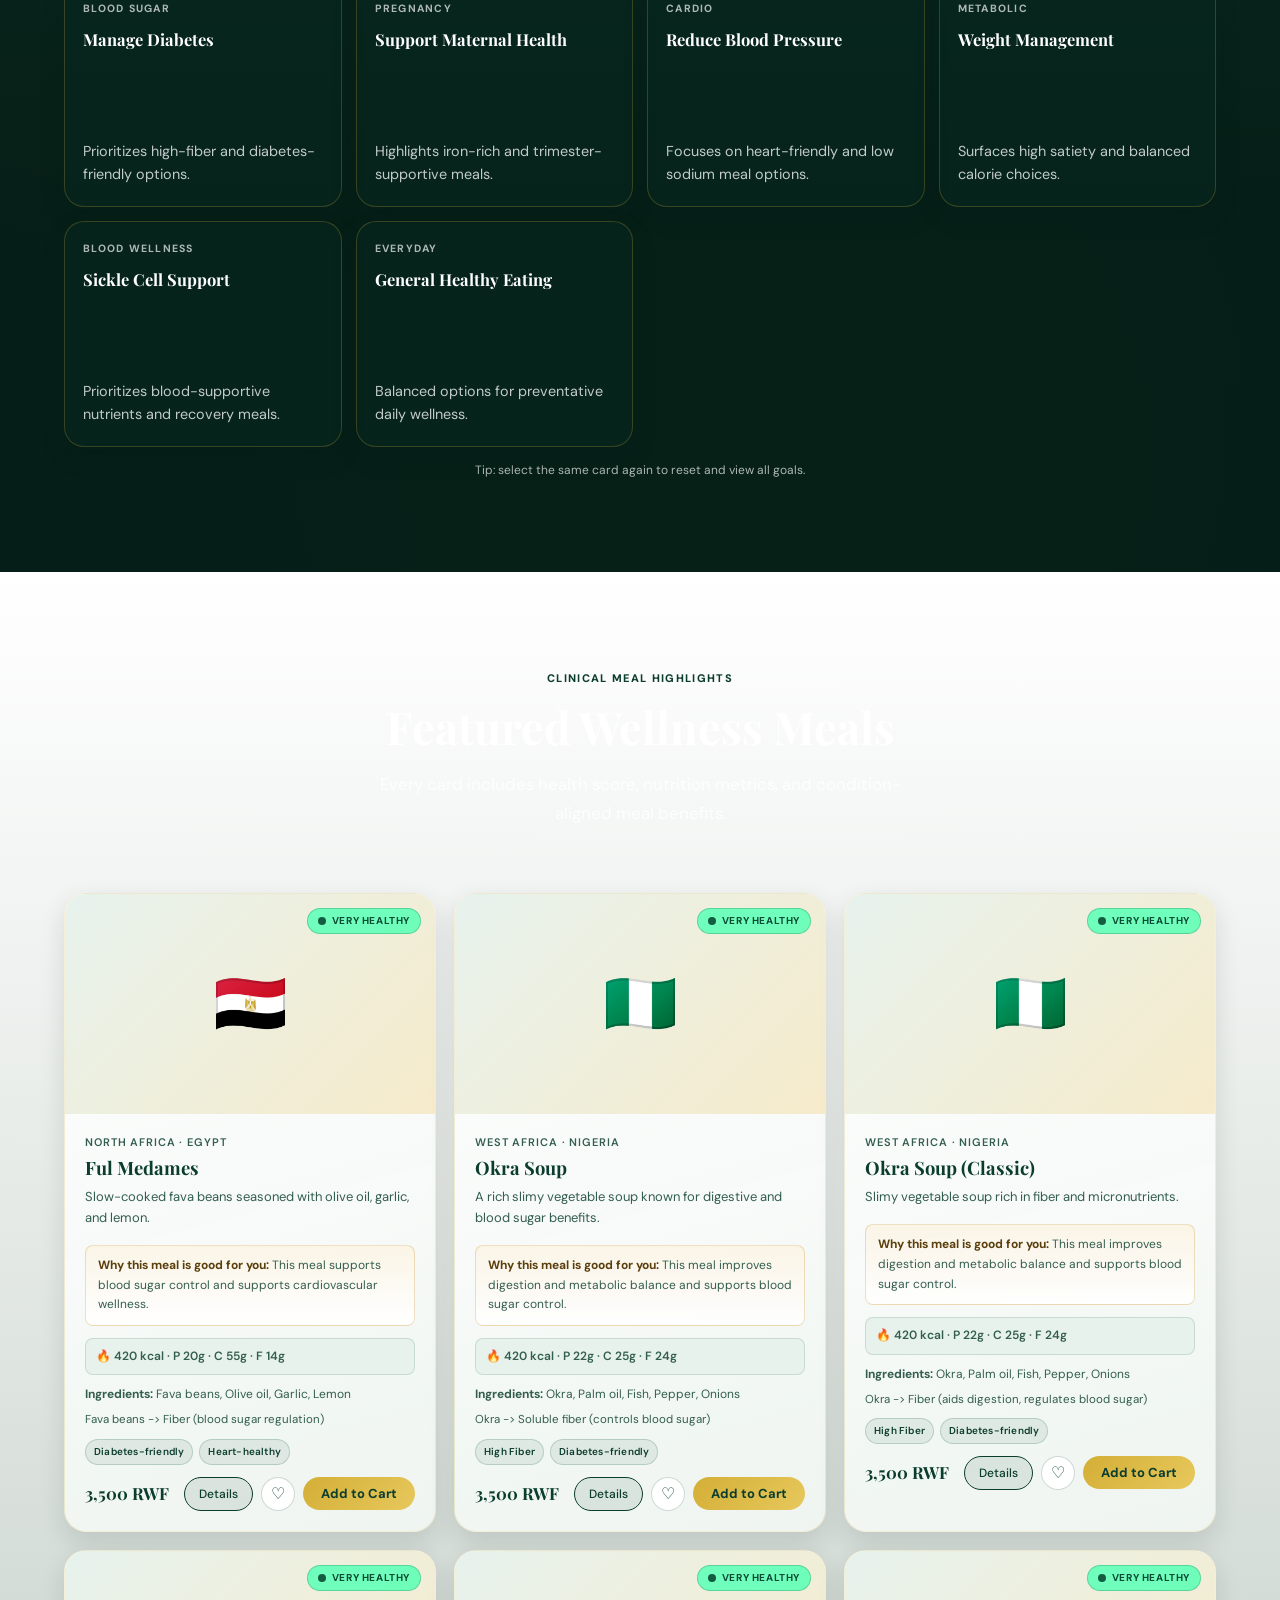
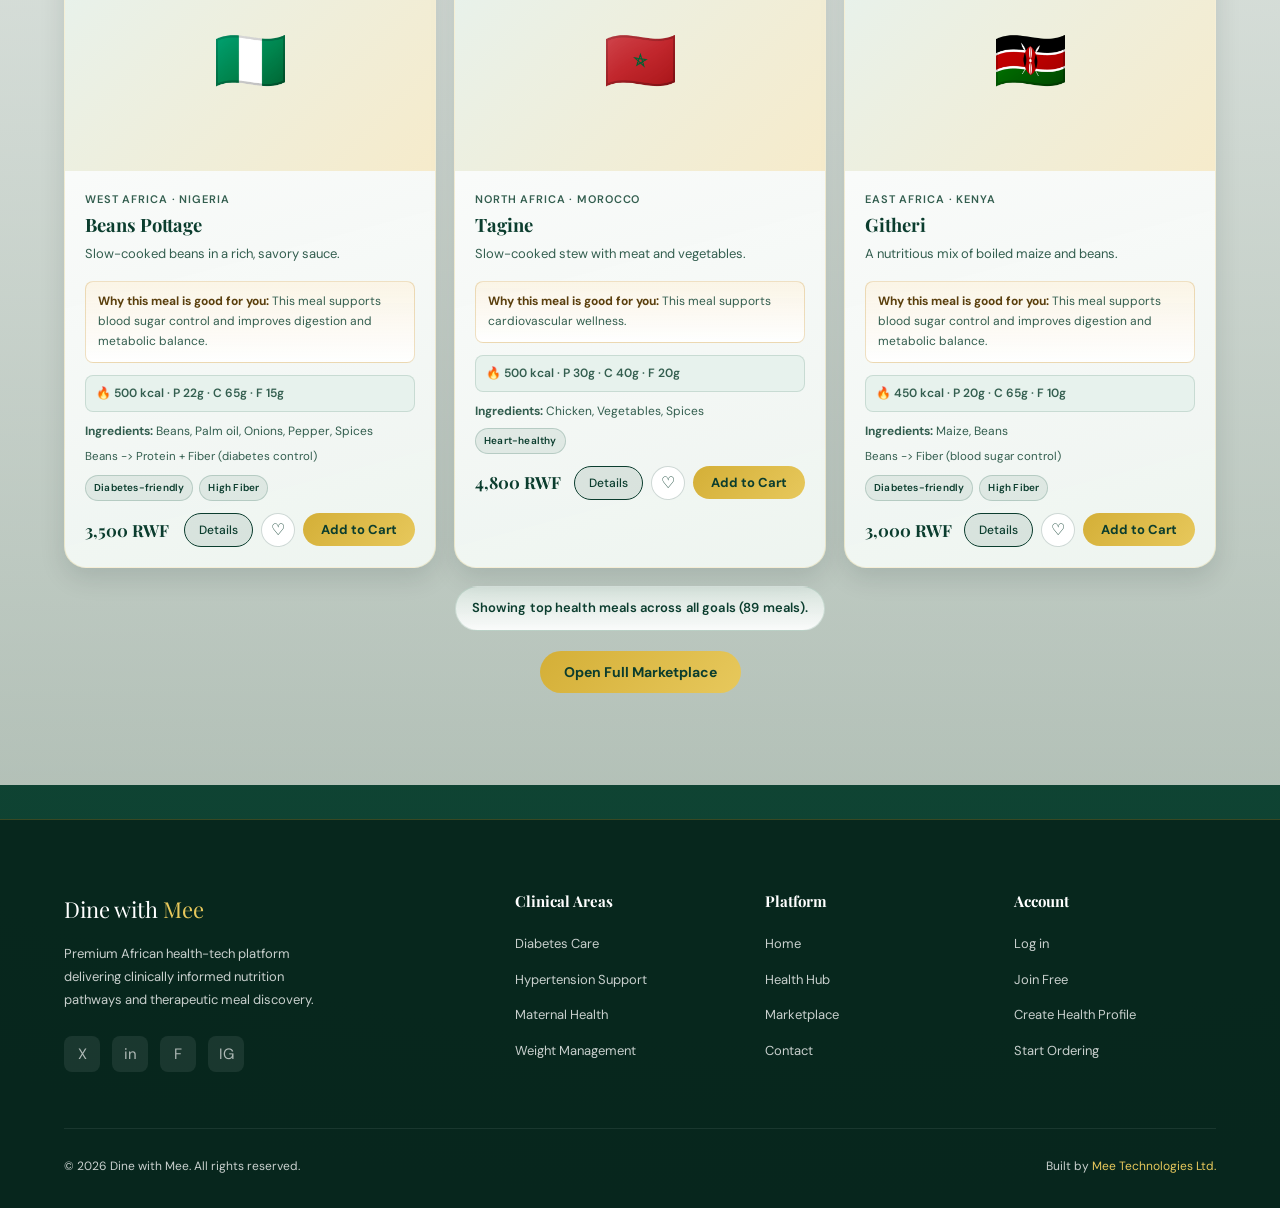
==== commit 06a7e180: "updated" ====
--- a/index.html
+++ b/index.html
@@ -98,35 +98,35 @@
       <img src="https://www.azpcps.com/wp-content/uploads/2024/01/Diet-for-Diabetes-Management.jpg" alt="Diabetes care nutrition with African grains" loading="lazy" class="clinical-card-image" />
       <h3>Diabetes Care</h3>
       <p>Low glycemic meal support, fiber-first planning, and guided blood sugar nutrition strategies.</p>
-      <a href="program.html?id=diabetes" class="clinical-link" data-program-nav>Explore Program</a>
+      <a href="program-detail.html?id=diabetes" class="clinical-link" data-program-nav>Explore Program</a>
     </article>
 
     <article class="clinical-card health-card">
       <img src="https://images.unsplash.com/photo-1512621776951-a57141f2eefd?auto=format&fit=crop&w=600&h=300&q=80" alt="Heart-healthy African vegetables" loading="lazy" class="clinical-card-image" />
       <h3>Hypertension Support</h3>
       <p>Heart-conscious food pathways designed to lower sodium load and improve cardiometabolic outcomes.</p>
-      <a href="program.html?id=hypertension" class="clinical-link" data-program-nav>Explore Program</a>
+      <a href="program-detail.html?id=hypertension" class="clinical-link" data-program-nav>Explore Program</a>
     </article>
 
     <article class="clinical-card health-card">
       <img src="https://images.unsplash.com/photo-1547592180-85f173990554?auto=format&fit=crop&w=600&h=300&q=80" alt="Maternal nutrition with African superfoods" loading="lazy" class="clinical-card-image" />
       <h3>Maternal Health</h3>
       <p>Trimester-aligned nutrition protocols to support fetal development and maternal recovery.</p>
-      <a href="program.html?id=maternal" class="clinical-link" data-program-nav>Explore Program</a>
+      <a href="program-detail.html?id=maternal" class="clinical-link" data-program-nav>Explore Program</a>
     </article>
 
     <article class="clinical-card health-card">
       <img src="https://www.heart.org/-/media/AHA/H4GM/Article-Images/Lose-Weight-and-Keep-It-Off.jpg?sc_lang=en" alt="Weight management with balanced meals" loading="lazy" class="clinical-card-image" />
       <h3>Weight Management</h3>
       <p>Portion-smart, high satiety meal pathways supporting sustainable fat loss and metabolic balance.</p>
-      <a href="program.html?id=obesity" class="clinical-link" data-program-nav>Explore Program</a>
+      <a href="program-detail.html?id=obesity" class="clinical-link" data-program-nav>Explore Program</a>
     </article>
 
     <article class="clinical-card health-card">
       <img src="https://images.unsplash.com/photo-1498837167922-ddd27525d352?auto=format&fit=crop&w=600&h=300&q=80" alt="Blood wellness with iron-rich African foods" loading="lazy" class="clinical-card-image" />
       <h3>Sickle Cell Support</h3>
       <p>Iron and folate aware nutrition support to improve blood health, energy levels, and recovery resilience.</p>
-      <a href="program.html?id=sickle-cell" class="clinical-link" data-program-nav>Explore Program</a>
+      <a href="program-detail.html?id=sickle-cell" class="clinical-link" data-program-nav>Explore Program</a>
     </article>
   </div>
 </section>
@@ -180,7 +180,7 @@
             </div>
           </div>
         </div>
-        <a href="program.html?id=chronic-disease" class="btn-secondary" data-program-nav>View Program</a>
+        <a href="program-detail.html?id=chronic-disease" class="btn-secondary" data-program-nav>View Program</a>
       </div>
     </article>
 
@@ -209,7 +209,7 @@
             </div>
           </div>
         </div>
-        <a href="program.html?id=maternal" class="btn-secondary" data-program-nav>View Program</a>
+        <a href="program-detail.html?id=maternal" class="btn-secondary" data-program-nav>View Program</a>
       </div>
     </article>
 
@@ -238,7 +238,7 @@
             </div>
           </div>
         </div>
-        <a href="program.html?id=sickle-cell" class="btn-secondary" data-program-nav>View Program</a>
+        <a href="program-detail.html?id=sickle-cell" class="btn-secondary" data-program-nav>View Program</a>
       </div>
     </article>
 
@@ -267,7 +267,7 @@
             </div>
           </div>
         </div>
-        <a href="program.html?id=obesity" class="btn-secondary" data-program-nav>View Program</a>
+        <a href="program-detail.html?id=obesity" class="btn-secondary" data-program-nav>View Program</a>
       </div>
     </article>
 
@@ -296,7 +296,7 @@
             </div>
           </div>
         </div>
-        <a href="program.html?id=hypertension" class="btn-secondary" data-program-nav>View Program</a>
+        <a href="program-detail.html?id=hypertension" class="btn-secondary" data-program-nav>View Program</a>
       </div>
     </article>
 
@@ -325,7 +325,7 @@
             </div>
           </div>
         </div>
-        <a href="program.html?id=diabetes" class="btn-secondary" data-program-nav>View Program</a>
+        <a href="program-detail.html?id=diabetes" class="btn-secondary" data-program-nav>View Program</a>
       </div>
     </article>
   </div>
@@ -335,7 +335,7 @@
     <h3 id="program-preview-title">Building a Balanced African Meal Plan for Chronic Disease Prevention</h3>
     <p id="program-preview-meta">March 19, 2026 • 6 min read • Clinical Grade</p>
     <p id="program-preview-text">A practical weekly framework using African whole foods to reduce long-term risk of diabetes, hypertension, and obesity.</p>
-    <a href="program.html?id=chronic-disease" id="program-preview-link" class="btn-secondary" data-program-nav>View Program</a>
+    <a href="program-detail.html?id=chronic-disease" id="program-preview-link" class="btn-secondary" data-program-nav>View Program</a>
   </div>
 
 </section>
@@ -345,44 +345,44 @@
     <span class="section-tag">Clinical Wellness Programs</span>
     <h2>Pathways Designed for Real Outcomes</h2>
     <p>Structured programs with practical guidance, meal recommendations, and decision support for every stage of care.</p>
-    <a href="pathways.html" class="btn-secondary" data-program-nav>View All</a>
+    <a href="programs.html" class="btn-secondary" data-program-nav>Explore All Programs</a>
   </div>
 
   <div class="program-grid">
     <article class="program-card plan-card">
       <h3>Glycemic Reset Program</h3>
       <p>7-day rotation for stable blood sugar response and reduced post-meal spikes.</p>
-      <a href="pathway.html?id=glycemic-reset" data-program-nav>View Program</a>
+      <a href="program-detail.html?id=glycemic-reset" data-program-nav>View Program</a>
     </article>
 
     <article class="program-card plan-card">
       <h3>Pressure Balance Track</h3>
       <p>Low sodium, potassium-forward protocol for blood pressure support.</p>
-      <a href="pathway.html?id=pressure-balance" data-program-nav>View Program</a>
+      <a href="program-detail.html?id=pressure-balance" data-program-nav>View Program</a>
     </article>
 
     <article class="program-card plan-card">
       <h3>Maternal Nourish Protocol</h3>
       <p>Stage-based support from first trimester to postpartum recovery.</p>
-      <a href="pathway.html?id=maternal-nourish" data-program-nav>View Program</a>
+      <a href="program-detail.html?id=maternal-nourish" data-program-nav>View Program</a>
     </article>
 
     <article class="program-card plan-card">
       <h3>Metabolic Weight Path</h3>
       <p>Meal timing, satiety, and macro guidance for healthy weight reduction.</p>
-      <a href="pathway.html?id=metabolic-weight" data-program-nav>View Program</a>
+      <a href="program-detail.html?id=metabolic-weight" data-program-nav>View Program</a>
     </article>
 
     <article class="program-card plan-card">
       <h3>Blood Vitality Program</h3>
       <p>Iron-rich and folate-supportive protocol for blood wellness goals.</p>
-      <a href="pathway.html?id=blood-vitality" data-program-nav>View Program</a>
+      <a href="program-detail.html?id=blood-vitality" data-program-nav>View Program</a>
     </article>
 
     <article class="program-card plan-card">
       <h3>Family Preventive Track</h3>
       <p>Household-level meal guidance to reduce long-term NCD risk.</p>
-      <a href="pathway.html?id=family-preventive" data-program-nav>View Program</a>
+      <a href="program-detail.html?id=family-preventive" data-program-nav>View Program</a>
     </article>
   </div>
 </section>
@@ -595,7 +595,6 @@
   </div>
 </div>
 
-<script src="programs-data.js"></script>
 <script src="script.js"></script>
 </body>
 </html>
